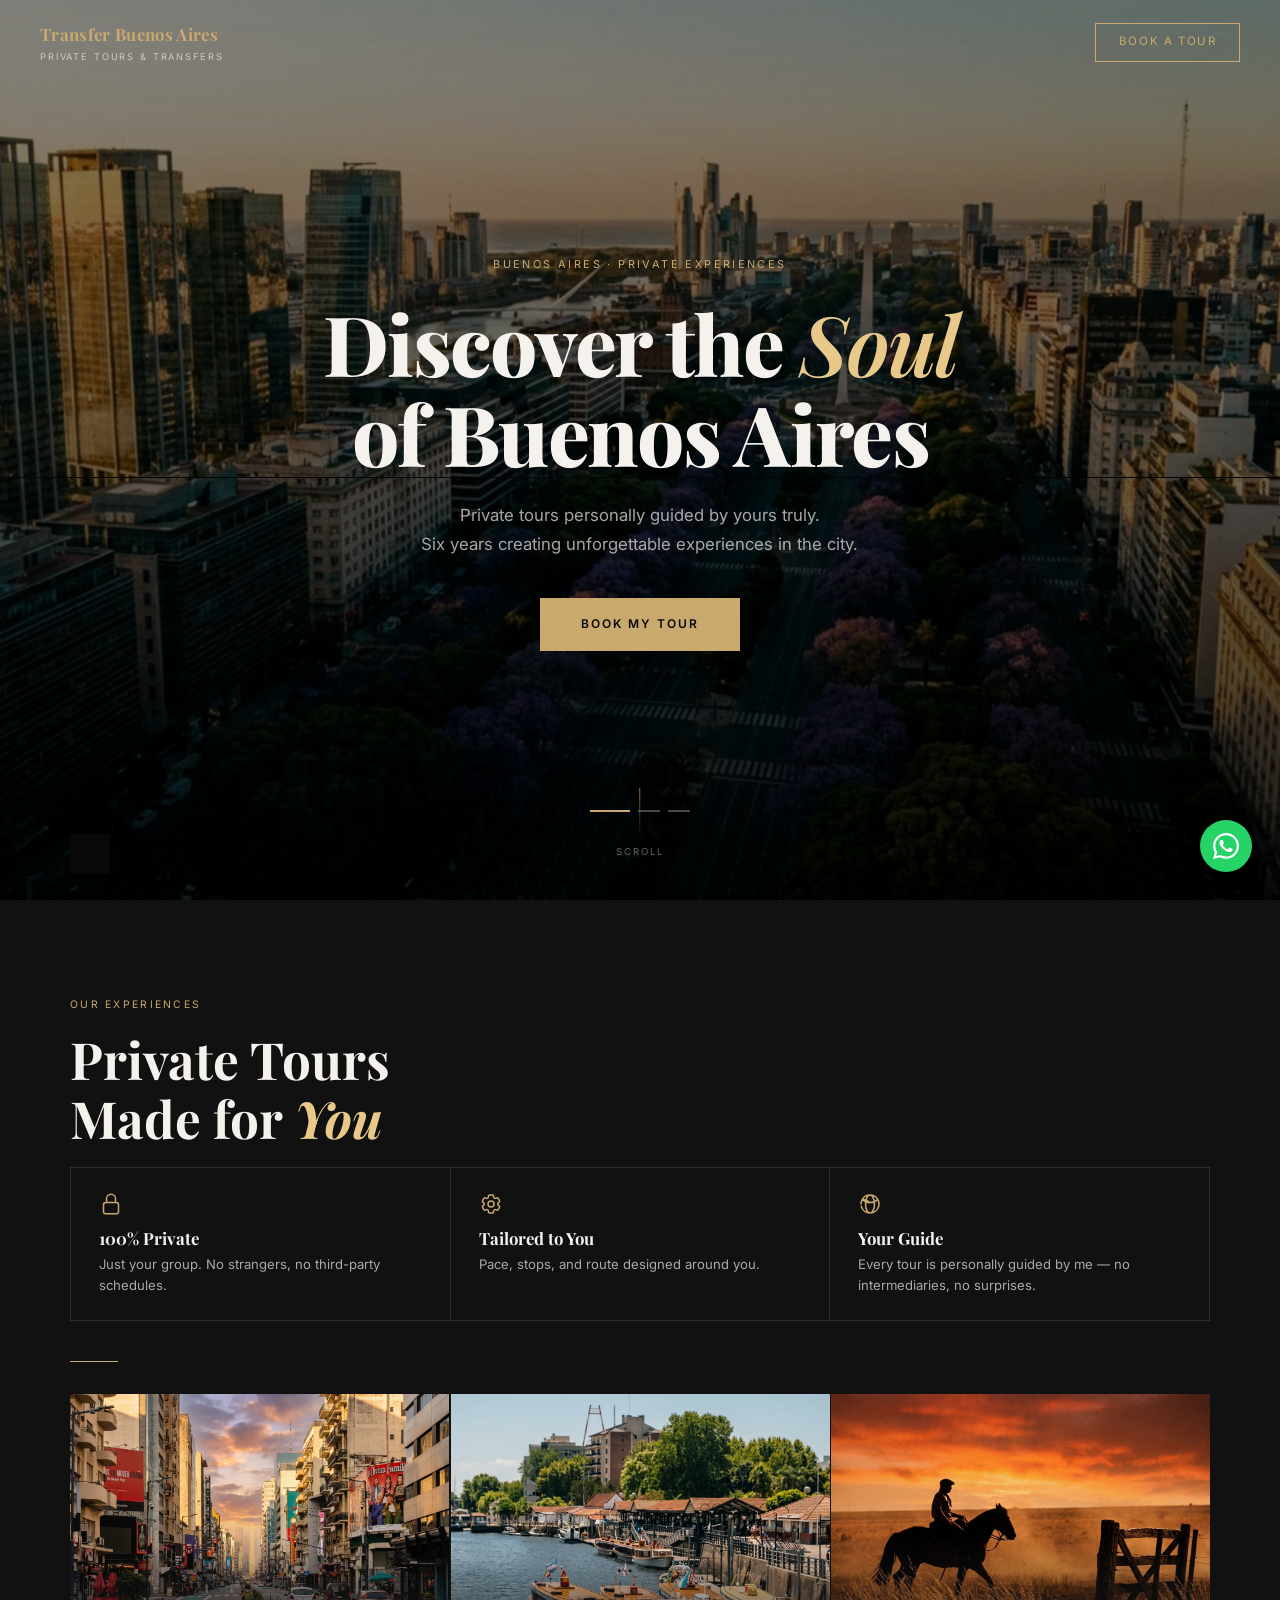
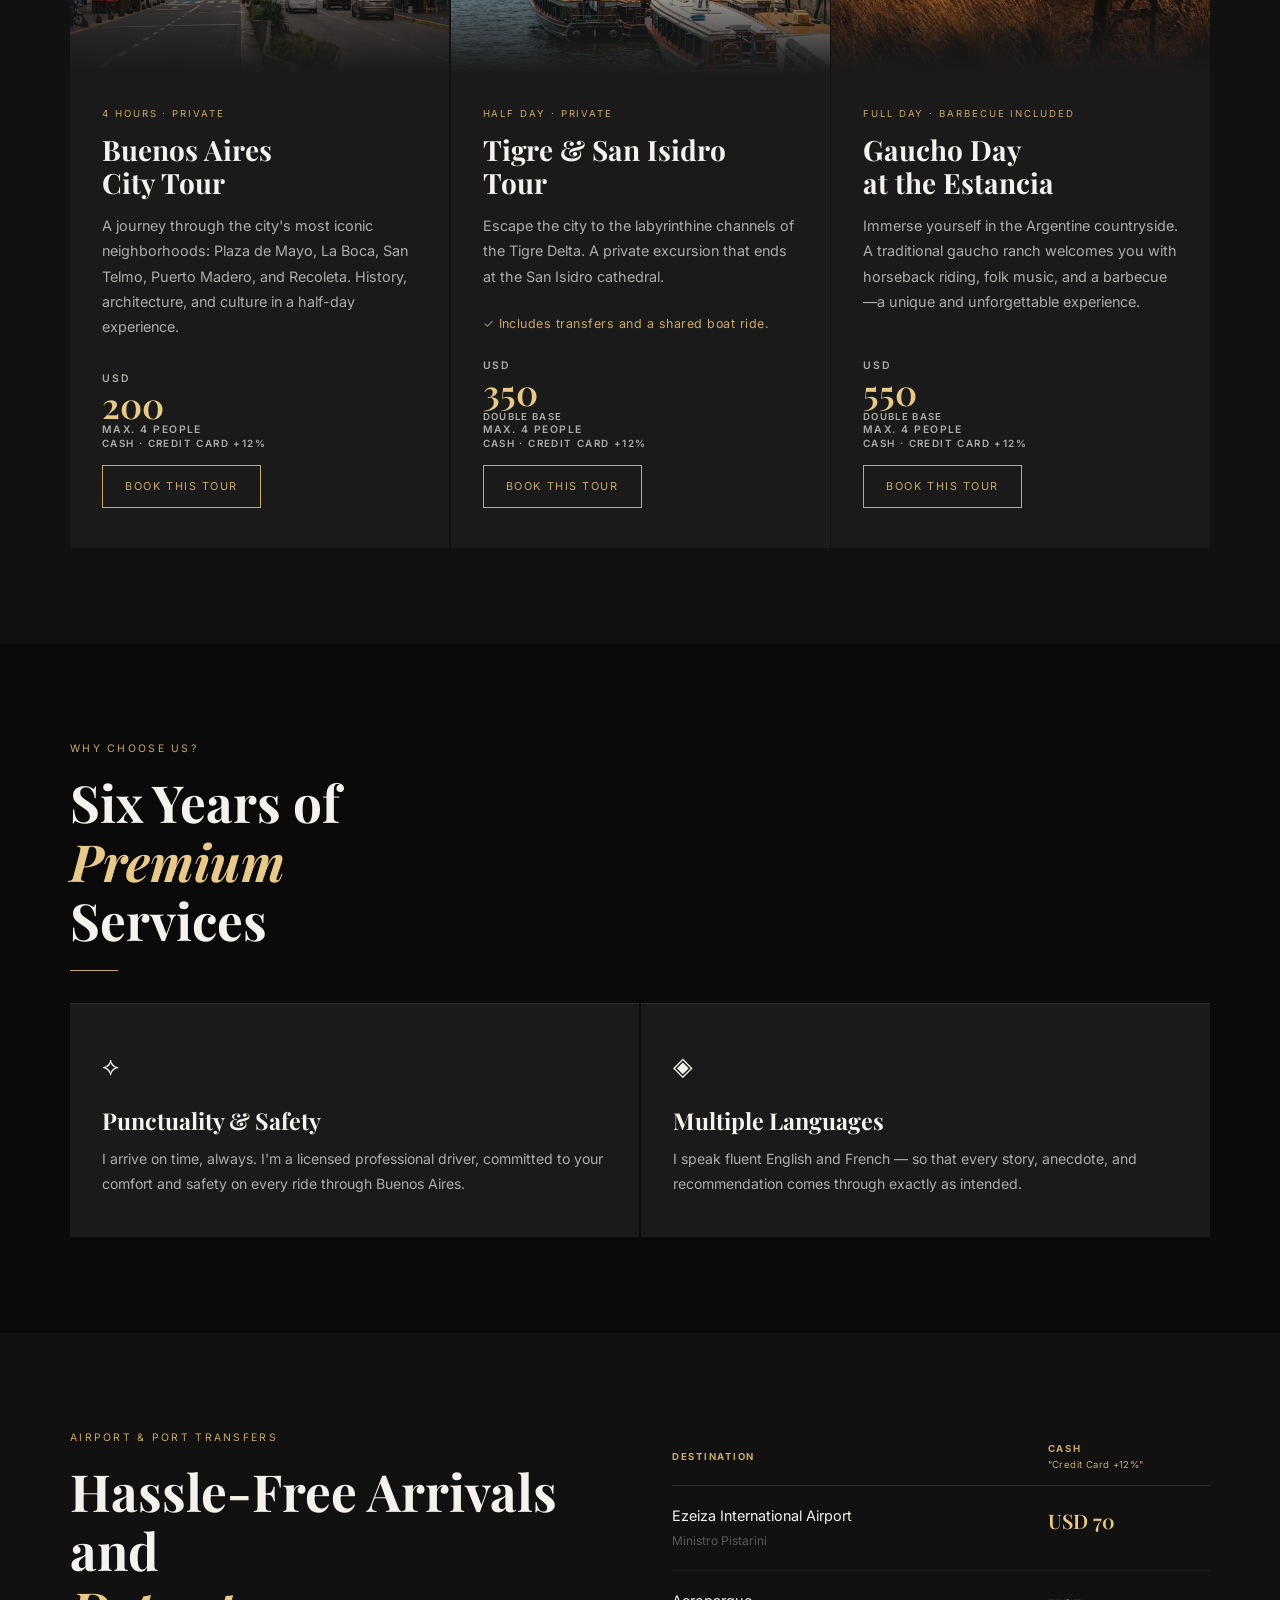
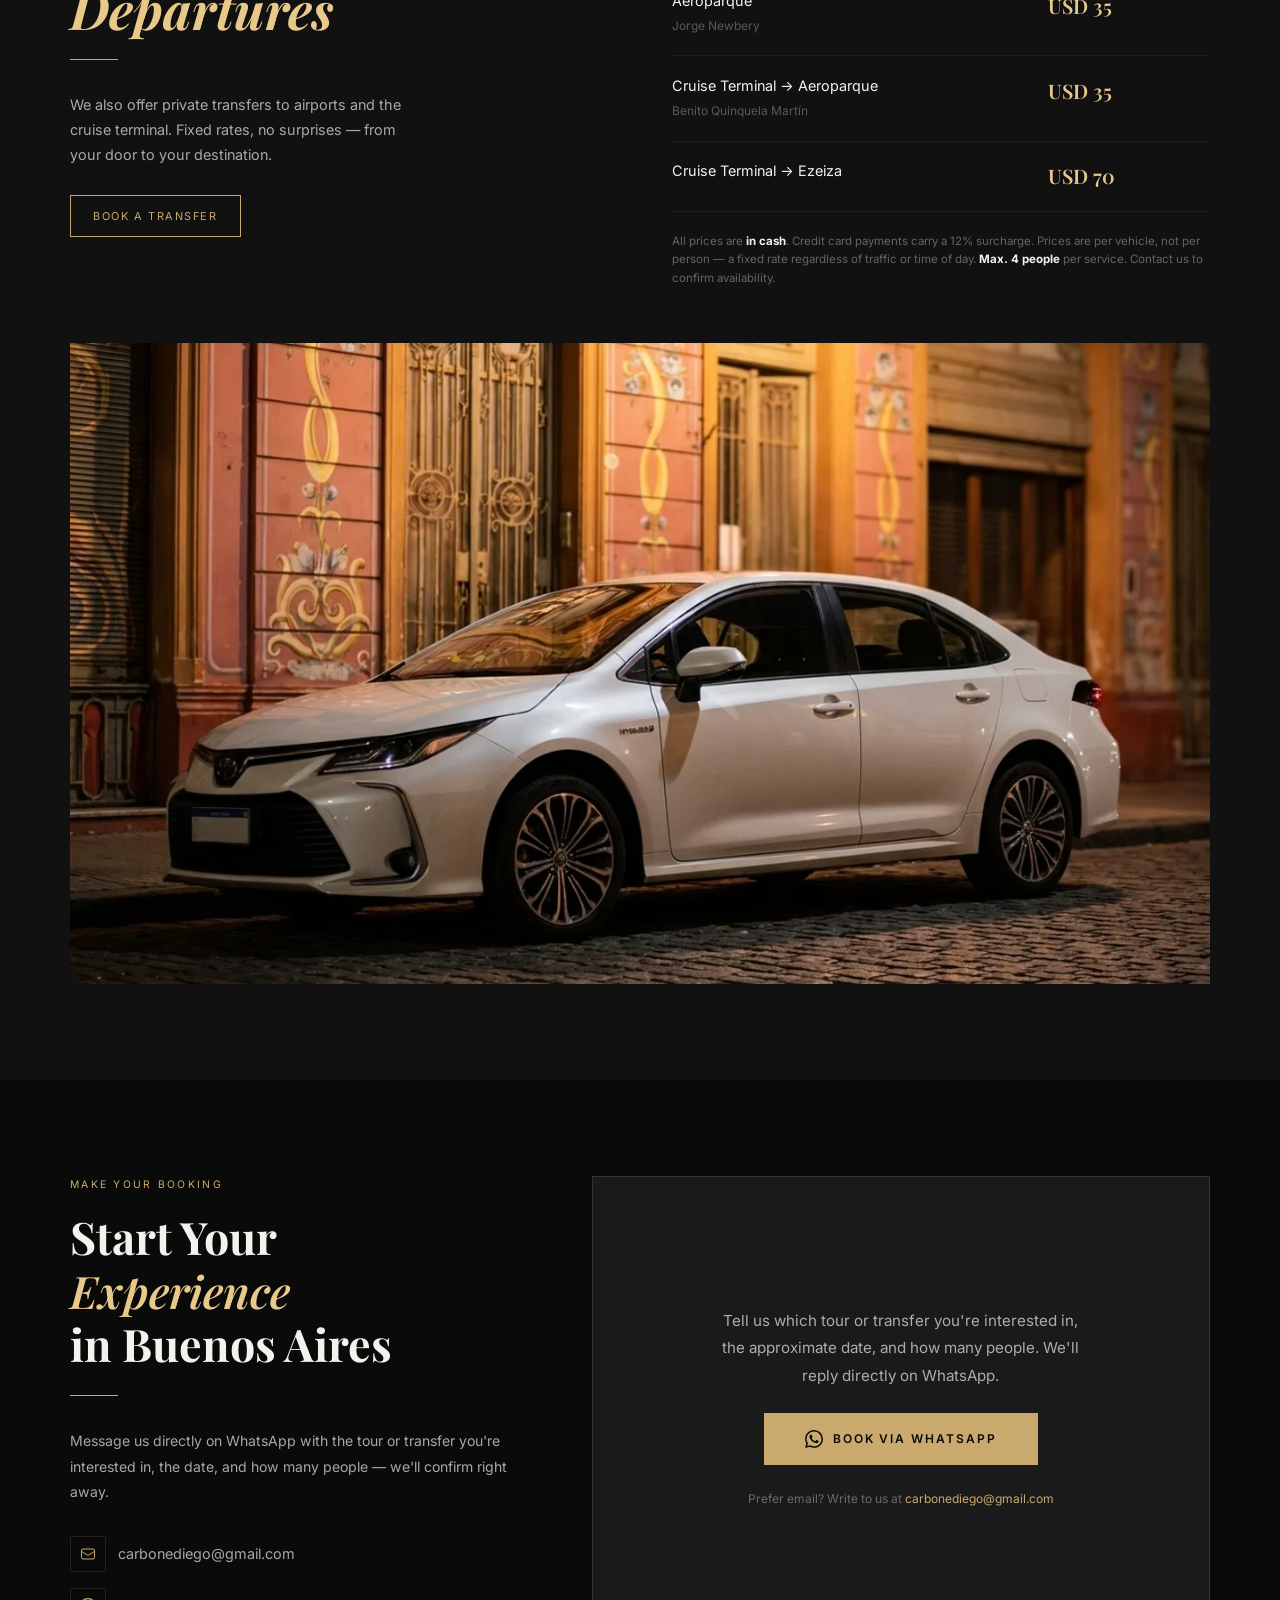
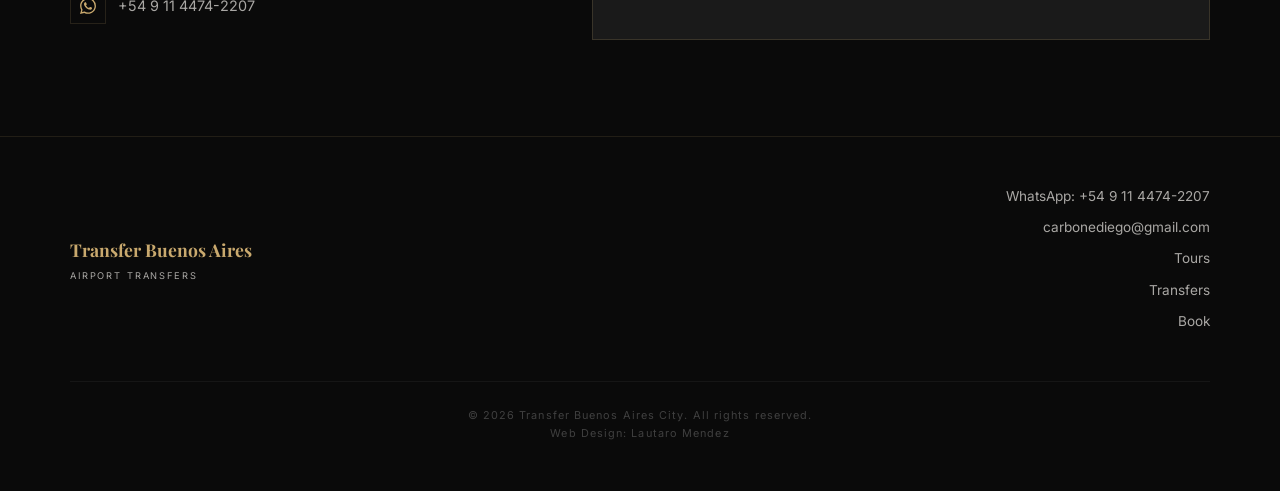
==== index.html @ edc659ef "Mensaje de WhatsApp en el idioma del visitante + arreglos menores El sitio arranca en ingles pero lo" ====
<!DOCTYPE html>
<html lang="es" translate="no">
<head>
  <!-- Google tag (gtag.js) -->
  <script async src="https://www.googletagmanager.com/gtag/js?id=AW-18299581753"></script>
  <script>
    window.dataLayer = window.dataLayer || [];
    function gtag(){dataLayer.push(arguments);}
    gtag('js', new Date());

    gtag('config', 'AW-18299581753');
  </script>
  <meta charset="UTF-8" />
  <meta name="viewport" content="width=device-width, initial-scale=1.0" />
  <meta name="google" content="notranslate" />
  <title data-es="Transfer Buenos Aires City | Tours Privados y Traslados" data-en="Transfer Buenos Aires City | Private Tours &amp; Transfers" data-fr="Transfer Buenos Aires City | Visites Privées et Transferts">Transfer Buenos Aires City | Tours Privados y Traslados</title>
  <meta name="description" data-es="Tours privados en Buenos Aires con equipo bilingüe profesional. City Tour, Delta del Tigre, Día Gaucho. Vehículos híbridos autorizados. Reservá tu experiencia hoy." data-en="Private tours in Buenos Aires with a professional bilingual guide. City Tour, Tigre Delta, Gaucho Day. Licensed hybrid vehicles. Book your experience today." data-fr="Visites privées à Buenos Aires avec un guide professionnel bilingue. City Tour, Delta du Tigre, Gaucho Day. Véhicules hybrides agréés. Réservez votre expérience dès aujourd'hui." content="Tours privados en Buenos Aires con equipo bilingüe profesional. City Tour, Delta del Tigre, Día Gaucho. Vehículos híbridos autorizados. Reservá tu experiencia hoy." />
  <link rel="canonical" href="https://www.transferbuenosaires.com/" />
  <meta property="og:title" content="Transfer Buenos Aires City | Private Tours &amp; Transfers" />
  <meta property="og:description" content="Private tours in Buenos Aires with a professional bilingual guide. City Tour, Tigre Delta, Gaucho Day. Book your experience today." />
  <meta property="og:type" content="website" />
  <meta property="og:url" content="https://www.transferbuenosaires.com/" />
  <meta property="og:image" content="https://www.transferbuenosaires.com/img/hero.webp" />
  <meta name="twitter:card" content="summary_large_image" />
  <meta name="twitter:title" content="Transfer Buenos Aires City | Private Tours &amp; Transfers" />
  <meta name="twitter:description" content="Private tours in Buenos Aires with a professional bilingual guide. City Tour, Tigre Delta, Gaucho Day. Book your experience today." />
  <meta name="twitter:image" content="https://www.transferbuenosaires.com/img/hero.webp" />
  <link rel="icon" type="image/svg+xml" href="data:image/svg+xml,<svg xmlns='http://www.w3.org/2000/svg' viewBox='0 0 32 32'><rect width='32' height='32' rx='4' fill='%230a0a0a'/><text x='16' y='22' font-family='Georgia,serif' font-size='20' font-weight='bold' fill='%23c9a96e' text-anchor='middle'>T</text></svg>" />
  <link rel="preconnect" href="https://fonts.googleapis.com" />
  <link rel="preconnect" href="https://fonts.gstatic.com" crossorigin />
  <link href="https://fonts.googleapis.com/css2?family=Playfair+Display:ital,wght@0,400;0,600;0,700;0,800;1,400;1,600&family=Inter:wght@300;400;500;600&display=swap" rel="stylesheet" />
  <script type="application/ld+json">
  {
    "@context": "https://schema.org",
    "@type": "LocalBusiness",
    "name": "Transfer Buenos Aires City",
    "image": "https://www.transferbuenosaires.com/img/hero.webp",
    "url": "https://www.transferbuenosaires.com/",
    "telephone": "+5491144742207",
    "email": "carbonediego@gmail.com",
    "priceRange": "$$",
    "areaServed": "Buenos Aires, Argentina",
    "makesOffer": [
      { "@type": "Offer", "name": "City Tour Buenos Aires", "price": "200", "priceCurrency": "USD" },
      { "@type": "Offer", "name": "Tigre & San Isidro Tour", "price": "350", "priceCurrency": "USD" },
      { "@type": "Offer", "name": "Gaucho Day at the Estancia", "price": "550", "priceCurrency": "USD" },
      { "@type": "Offer", "name": "Ezeiza Airport Transfer", "price": "70", "priceCurrency": "USD" },
      { "@type": "Offer", "name": "Aeroparque Transfer", "price": "35", "priceCurrency": "USD" }
    ]
  }
  </script>

  <style>
    *, *::before, *::after {
      box-sizing: border-box;
      margin: 0;
      padding: 0;
    }

    :root {
      --black: #0a0a0a;
      --dark: #111111;
      --dark-2: #1a1a1a;
      --dark-3: #222222;
      --gold: #c9a96e;
      --gold-light: #e8c98a;
      --gold-dim: rgba(201, 169, 110, 0.15);
      --white: #f5f2ed;
      --white-dim: rgba(245, 242, 237, 0.68);
      --serif: 'Playfair Display', Georgia, serif;
      --sans: 'Inter', system-ui, sans-serif;
    }

    html { scroll-behavior: smooth; }

    body {
      background: var(--black);
      color: var(--white);
      font-family: var(--sans);
      font-weight: 400;
      line-height: 1.7;
      overflow-x: hidden;
    }

    /* ─── NAV ─── */
    nav {
      position: fixed;
      top: 0; left: 0; right: 0;
      z-index: 100;
      padding: 1.25rem 2.5rem;
      display: flex;
      justify-content: space-between;
      align-items: center;
      transition: background 0.4s ease;
    }
    nav.scrolled {
      background: rgba(10,10,10,0.96);
      backdrop-filter: blur(12px);
      border-bottom: 1px solid rgba(201,169,110,0.14);
    }
    .nav-logo {
      font-family: var(--serif);
      font-size: 1.05rem;
      font-weight: 700;
      letter-spacing: 0.02em;
      color: var(--gold);
      text-decoration: none;
    }
    .nav-logo span {
      display: block;
      font-size: 0.58rem;
      letter-spacing: 0.2em;
      text-transform: uppercase;
      color: var(--white-dim);
      font-family: var(--sans);
      font-weight: 400;
    }
    .nav-cta {
      display: inline-block;
      padding: 0.55rem 1.4rem;
      border: 1px solid var(--gold);
      color: var(--gold);
      font-family: var(--sans);
      font-size: 0.72rem;
      letter-spacing: 0.14em;
      text-transform: uppercase;
      text-decoration: none;
      transition: background 0.3s, color 0.3s;
    }
    .nav-cta:hover {
      background: var(--gold);
      color: var(--black);
    }

    /* ─── HERO ─── */
    .hero {
      position: relative;
      height: 100vh;
      min-height: 680px;
      display: flex;
      align-items: center;
      justify-content: center;
      text-align: center;
      overflow: hidden;
    }

    /* Slideshow */
    .hero-slides {
      position: absolute;
      inset: 0;
    }
    .hero-slide {
      position: absolute;
      inset: 0;
      background-size: cover;
      background-position: center;
      opacity: 0;
      transition: opacity 1.4s ease;
      will-change: opacity, transform;
    }
    .hero-slide.active {
      opacity: 1;
      animation: kenBurns 9s ease-out forwards;
    }
    .hero-slide.leaving {
      opacity: 0;
    }
    @keyframes kenBurns {
      from { transform: scale(1); }
      to   { transform: scale(1.07); }
    }

    /* Slide dots */
    .hero-dots {
      position: absolute;
      bottom: 5.5rem;
      left: 50%;
      transform: translateX(-50%);
      z-index: 3;
      display: flex;
      gap: 0.5rem;
      align-items: center;
    }
    .hero-dot {
      height: 2px;
      width: 22px;
      background: rgba(255,255,255,0.28);
      cursor: pointer;
      transition: background 0.4s, width 0.4s;
      border: none;
      padding: 0;
    }
    .hero-dot.active {
      background: var(--gold);
      width: 40px;
    }

    .hero-overlay {
      position: absolute;
      inset: 0;
      background: linear-gradient(
        to bottom,
        rgba(0,0,0,0.45) 0%,
        rgba(0,0,0,0.58) 55%,
        rgba(0,0,0,0.82) 100%
      );
      z-index: 1;
    }
    .hero-content {
      position: relative;
      z-index: 2;
      max-width: 820px;
      padding: 0 2rem;
    }

    /* Hero text entrance animations */
    @keyframes heroSlideUp {
      from { opacity: 0; transform: translateY(28px); }
      to   { opacity: 1; transform: translateY(0); }
    }
    @keyframes heroReveal {
      from { opacity: 0; transform: translateY(52px) skewY(2.5deg); }
      to   { opacity: 1; transform: translateY(0) skewY(0); }
    }
    @keyframes heroFadeIn {
      from { opacity: 0; transform: translateY(14px); }
      to   { opacity: 1; transform: translateY(0); }
    }

    .hero-eyebrow {
      display: inline-block;
      font-family: var(--sans);
      font-size: 0.68rem;
      letter-spacing: 0.22em;
      text-transform: uppercase;
      color: var(--gold);
      margin-bottom: 1.5rem;
      animation: heroSlideUp 0.9s cubic-bezier(0.16, 1, 0.3, 1) 0.3s both;
    }
    .hero-title {
      font-family: var(--serif);
      font-size: clamp(2.8rem, 7vw, 5.2rem);
      font-weight: 800;
      line-height: 1.08;
      letter-spacing: -0.02em;
      color: var(--white);
      margin-bottom: 1.5rem;
      animation: heroReveal 1.1s cubic-bezier(0.16, 1, 0.3, 1) 0.6s both;
    }
    .hero-title em {
      font-style: italic;
      color: var(--gold-light);
      font-weight: 600;
    }
    .hero-sub {
      font-size: 1.05rem;
      color: var(--white-dim);
      max-width: 520px;
      margin: 0 auto 2.5rem;
      font-weight: 400;
      animation: heroFadeIn 0.9s cubic-bezier(0.16, 1, 0.3, 1) 1.05s both;
    }
    .btn-primary {
      display: inline-block;
      padding: 1rem 2.6rem;
      background: var(--gold);
      color: var(--black);
      font-family: var(--sans);
      font-size: 0.75rem;
      font-weight: 600;
      letter-spacing: 0.16em;
      text-transform: uppercase;
      text-decoration: none;
      transition: background 0.3s, transform 0.2s;
      animation: heroFadeIn 0.9s cubic-bezier(0.16, 1, 0.3, 1) 1.4s both;
    }
    .btn-primary:hover {
      background: var(--gold-light);
      transform: translateY(-2px);
    }
    .hero-scroll {
      position: absolute;
      bottom: 2.5rem;
      left: 50%;
      transform: translateX(-50%);
      z-index: 3;
      display: flex;
      flex-direction: column;
      align-items: center;
      gap: 0.5rem;
    }
    .hero-scroll span {
      font-size: 0.6rem;
      letter-spacing: 0.2em;
      text-transform: uppercase;
      color: rgba(255,255,255,0.38);
    }
    .scroll-line {
      width: 1px;
      height: 48px;
      background: linear-gradient(to bottom, rgba(201,169,110,0.7), transparent);
      animation: scrollPulse 2s ease-in-out infinite;
    }
    @keyframes scrollPulse {
      0%, 100% { opacity: 0.4; transform: scaleY(1); }
      50% { opacity: 1; transform: scaleY(1.1); }
    }

    /* ─── SECTIONS ─── */
    section {
      padding: 6rem 2rem;
    }
    .section-inner {
      max-width: 1140px;
      margin: 0 auto;
    }
    .section-eyebrow {
      display: block;
      font-family: var(--sans);
      font-size: 0.65rem;
      letter-spacing: 0.22em;
      text-transform: uppercase;
      color: var(--gold);
      margin-bottom: 1rem;
    }
    .section-title {
      font-family: var(--serif);
      font-size: clamp(2.1rem, 4vw, 3.3rem);
      font-weight: 700;
      line-height: 1.15;
      color: var(--white);
      margin-bottom: 1.25rem;
    }
    .section-lead {
      font-size: 1rem;
      color: var(--white-dim);
      max-width: 560px;
      margin-bottom: 3.5rem;
    }
    .gold-rule {
      width: 48px;
      height: 1px;
      background: var(--gold);
      margin-bottom: 2rem;
    }

    /* ─── TOUR PILLARS ─── */
    .tour-pillars {
      display: flex;
      gap: 0;
      margin-bottom: 2.5rem;
      border: 1px solid rgba(201,169,110,0.18);
    }
    .tour-pillar {
      flex: 1;
      display: flex;
      flex-direction: column;
      gap: 0.35rem;
      padding: 1.5rem 1.75rem;
      border-right: 1px solid rgba(201,169,110,0.18);
      background: transparent;
      transition: background 0.35s ease, transform 0.35s ease, border-color 0.35s ease;
      cursor: default;
    }
    .tour-pillar:last-child { border-right: none; }
    .tour-pillar:hover {
      background: rgba(201,169,110,0.07);
      transform: translateY(-5px);
    }
    .tour-pillars:has(.tour-pillar:hover) .tour-pillar:not(:hover) {
      opacity: 0.65;
    }
    .pillar-icon {
      color: var(--gold);
      margin-bottom: 0.4rem;
      display: block;
      transition: color 0.35s ease;
    }
    .pillar-icon svg {
      display: block;
    }
    .tour-pillar:hover .pillar-icon {
      color: var(--gold-light);
    }
    .pillar-label {
      font-family: var(--serif);
      font-size: 1.05rem;
      font-weight: 700;
      color: var(--white);
      line-height: 1.2;
    }
    .pillar-text {
      font-size: 0.82rem;
      color: var(--white-dim);
      line-height: 1.6;
    }
    @media (max-width: 640px) {
      .tour-pillars { flex-direction: column; }
      .tour-pillar {
        border-right: none;
        border-bottom: 1px solid rgba(201,169,110,0.18);
      }
      .tour-pillar:last-child { border-bottom: none; }
      .tour-pillar:hover { transform: translateY(-3px); }
    }

    /* ─── TOURS ─── */
    #tours { background: var(--dark); }
    .tours-grid {
      display: grid;
      grid-template-columns: repeat(auto-fit, minmax(300px, 1fr));
      gap: 1.5px;
    }
    .tour-card {
      background: var(--dark-2);
      overflow: hidden;
      display: flex;
      flex-direction: column;
      transition: transform 0.4s ease;
    }
    .tour-card:hover { transform: translateY(-6px); }
    .tour-img {
      height: 280px;
      display: flex;
      align-items: center;
      justify-content: center;
      font-size: 0.65rem;
      letter-spacing: 0.18em;
      text-transform: uppercase;
      color: rgba(255,255,255,0.2);
      font-family: var(--sans);
      position: relative;
      overflow: hidden;
    }
    .tour-img::after {
      content: '';
      position: absolute;
      inset: 0;
      background: linear-gradient(to top, var(--dark-2) 0%, transparent 50%);
    }
    .img-city   { background-image: url('img/serv1.webp'); background-size: cover; background-position: center; }
    .img-tigre  { background-image: url('img/serv2.webp'); background-size: cover; background-position: center; }
    .img-gaucho { background-image: url('img/serv3.webp'); background-size: cover; background-position: center; }
    .tour-img { transition: transform 0.7s ease; }
    .tour-card:hover .tour-img { transform: scale(1.04); }

    .tour-body {
      padding: 2rem 2rem 2.5rem;
      flex: 1;
      display: flex;
      flex-direction: column;
    }
    .tour-badge {
      font-size: 0.6rem;
      letter-spacing: 0.2em;
      text-transform: uppercase;
      color: var(--gold);
      margin-bottom: 0.75rem;
    }
    .tour-name {
      font-family: var(--serif);
      font-size: 1.75rem;
      font-weight: 700;
      line-height: 1.15;
      color: var(--white);
      margin-bottom: 0.9rem;
    }
    .tour-desc {
      font-size: 0.9rem;
      color: var(--white-dim);
      line-height: 1.75;
      flex: 1;
      margin-bottom: 1.5rem;
    }
    .tour-includes {
      font-size: 0.78rem;
      color: var(--gold);
      letter-spacing: 0.04em;
      margin-bottom: 1.5rem;
    }
    .tour-includes::before {
      content: '✓ ';
      opacity: 0.8;
    }
    .tour-footer {
      display: flex;
      align-items: flex-end;
      justify-content: space-between;
      gap: 1rem;
      flex-wrap: wrap;
      margin-top: auto;
    }
    .tour-price {
      font-family: var(--serif);
      font-size: 2.2rem;
      font-weight: 600;
      color: var(--gold-light);
      line-height: 1;
    }
    .tour-price sup {
      font-size: 1rem;
      vertical-align: top;
      margin-top: 0.4rem;
      display: inline-block;
    }
    .tour-price small {
      display: block;
      font-family: var(--sans);
      font-size: 0.6rem;
      letter-spacing: 0.14em;
      text-transform: uppercase;
      color: var(--white-dim);
      margin-top: 0.2rem;
    }
    .btn-tour {
      display: inline-block;
      padding: 0.7rem 1.4rem;
      border: 1px solid var(--gold);
      color: var(--gold);
      font-family: var(--sans);
      font-size: 0.68rem;
      letter-spacing: 0.14em;
      text-transform: uppercase;
      text-decoration: none;
      transition: all 0.3s;
      white-space: nowrap;
    }
    .btn-tour:hover {
      background: var(--gold);
      color: var(--black);
    }

    /* ─── WHY US ─── */
    #why {
      background: var(--black);
      position: relative;
    }
    /* Acá había una textura de fondo (img/bg-why.webp) que nunca existió: daba 404.
       Se saca el ::before en vez de subir la imagen; a opacity 0.07 sobre negro no se veía. */
    #why .section-inner { position: relative; z-index: 1; }
    .why-grid {
      display: grid;
      grid-template-columns: repeat(auto-fit, minmax(260px, 1fr));
      gap: 2px;
    }
    .why-card {
      background: var(--dark-2);
      padding: 2.5rem 2rem;
      border-top: 1px solid var(--gold-dim);
      transition: border-color 0.3s;
    }
    .why-card:hover { border-top-color: var(--gold); }
    .why-icon {
      font-size: 1.6rem;
      margin-bottom: 1.25rem;
      display: block;
    }
    .why-title {
      font-family: var(--serif);
      font-size: 1.45rem;
      font-weight: 700;
      color: var(--white);
      margin-bottom: 0.75rem;
      line-height: 1.2;
    }
    .why-text {
      font-size: 0.88rem;
      color: var(--white-dim);
      line-height: 1.75;
    }

    /* ─── TRANSFERS ─── */
    #transfers { background: var(--dark); }
    .transfers-wrap {
      display: grid;
      grid-template-columns: 1fr 1fr;
      gap: 4rem;
      align-items: start;
    }
    @media (max-width: 768px) {
      .transfers-wrap { grid-template-columns: 1fr; gap: 2.5rem; }
    }
    .transfer-table {
      width: 100%;
      border-collapse: collapse;
    }
    .transfer-table th {
      font-family: var(--sans);
      font-size: 0.6rem;
      letter-spacing: 0.18em;
      text-transform: uppercase;
      color: var(--gold);
      text-align: left;
      padding: 0.75rem 0;
      border-bottom: 1px solid rgba(201,169,110,0.2);
    }
    .transfer-table td {
      padding: 1.1rem 0;
      font-size: 0.88rem;
      color: var(--white-dim);
      border-bottom: 1px solid rgba(255,255,255,0.05);
      vertical-align: top;
    }
    .transfer-table td:first-child {
      color: var(--white);
      font-size: 0.9rem;
      padding-right: 1rem;
    }
    .transfer-table td.price-cell {
      font-family: var(--serif);
      font-size: 1.25rem;
      font-weight: 600;
      color: var(--gold-light);
      white-space: nowrap;
    }
    .transfer-note {
      font-size: 0.72rem;
      color: rgba(255,255,255,0.35);
      margin-top: 1.25rem;
      line-height: 1.6;
    }

    /* ─── FORM ─── */
    #booking {
      background: var(--black);
      position: relative;
    }
    /* Ídem #why: img/bg-booking.webp tampoco existe. */
    #booking .section-inner { position: relative; z-index: 1; }
    .form-wrap {
      display: grid;
      grid-template-columns: 1fr 1.4fr;
      gap: 5rem;
      align-items: start;
    }
    @media (max-width: 900px) {
      .form-wrap { grid-template-columns: 1fr; gap: 3rem; }
    }
    .form-aside-title {
      font-family: var(--serif);
      font-size: clamp(2rem, 3.5vw, 2.9rem);
      font-weight: 700;
      line-height: 1.2;
      color: var(--white);
      margin-bottom: 1.5rem;
    }
    .form-aside-title em {
      font-style: italic;
      color: var(--gold-light);
      font-weight: 600;
    }
    .form-contact-item {
      display: flex;
      align-items: center;
      gap: 0.75rem;
      margin-bottom: 1rem;
    }
    .form-contact-item a {
      color: var(--white-dim);
      text-decoration: none;
      font-size: 0.9rem;
      transition: color 0.2s;
    }
    .form-contact-item a:hover { color: var(--gold); }
    .contact-icon {
      width: 36px;
      height: 36px;
      border: 1px solid var(--gold-dim);
      display: flex;
      align-items: center;
      justify-content: center;
      flex-shrink: 0;
      font-size: 0.9rem;
    }
    .booking-cta {
      display: flex;
      flex-direction: column;
      align-items: center;
      justify-content: center;
      text-align: center;
      gap: 1.5rem;
      background: var(--dark-2);
      border: 1px solid rgba(201,169,110,0.18);
      padding: 3.5rem 2.5rem;
      height: 100%;
    }
    .booking-cta p {
      font-size: 0.95rem;
      color: var(--white-dim);
      line-height: 1.8;
      max-width: 360px;
    }
    .booking-cta .btn-primary {
      display: inline-flex;
      align-items: center;
      justify-content: center;
      gap: 0.6rem;
      animation: none;
    }
    /* flex-shrink:0 para que el ícono no se deforme cuando el label parte en dos líneas (mobile) */
    .booking-cta .btn-primary svg { width: 18px; height: 18px; flex-shrink: 0; fill: var(--black); }
    .booking-cta-note {
      font-size: 0.75rem;
      color: rgba(255,255,255,0.35);
    }
    .booking-cta-note a {
      color: var(--gold);
      text-decoration: none;
    }
    .booking-cta-note a:hover { color: var(--gold-light); }

    /* ─── FOOTER ─── */
    footer {
      background: var(--black);
      border-top: 1px solid rgba(201,169,110,0.12);
      padding: 3rem 2rem;
    }
    .footer-inner {
      max-width: 1140px;
      margin: 0 auto;
      display: flex;
      justify-content: space-between;
      align-items: center;
      flex-wrap: wrap;
      gap: 2rem;
    }
    .footer-logo {
      font-family: var(--serif);
      font-size: 1.1rem;
      font-weight: 700;
      color: var(--gold);
      text-decoration: none;
    }
    .footer-logo span {
      display: block;
      font-family: var(--sans);
      font-size: 0.58rem;
      letter-spacing: 0.2em;
      text-transform: uppercase;
      color: var(--white-dim);
      font-weight: 400;
      margin-top: 0.2rem;
    }
    .footer-links {
      display: flex;
      flex-direction: column;
      gap: 0.5rem;
      align-items: flex-end;
    }
    .footer-links a {
      color: var(--white-dim);
      text-decoration: none;
      font-size: 0.85rem;
      transition: color 0.2s;
    }
    .footer-links a:hover { color: var(--gold); }
    .footer-copy {
      width: 100%;
      text-align: center;
      font-size: 0.68rem;
      color: rgba(255,255,255,0.22);
      letter-spacing: 0.1em;
      padding-top: 1.5rem;
      border-top: 1px solid rgba(255,255,255,0.05);
      margin-top: 1rem;
    }

    /* ─── SCROLL ANIMATIONS ─── */
    .fade-up {
      opacity: 0;
      transform: translateY(32px);
      transition: opacity 0.7s ease, transform 0.7s ease;
    }
    .fade-up.visible {
      opacity: 1;
      transform: translateY(0);
    }
    .fade-up.delay-1 { transition-delay: 0.1s; }
    .fade-up.delay-2 { transition-delay: 0.2s; }
    .fade-up.delay-3 { transition-delay: 0.3s; }

    /* ─── RESPONSIVE ─── */
    @media (max-width: 640px) {
      nav {
        padding: 0.9rem 1.25rem;
        align-items: center;
      }
      .nav-logo {
        font-size: 0.95rem;
      }
      .nav-logo span {
        display: none;
      }
      .nav-cta {
        white-space: nowrap;
        font-size: 0.65rem;
        padding: 0.5rem 1rem;
        letter-spacing: 0.1em;
      }
      section { padding: 4.5rem 1.25rem; }
      .tours-grid { gap: 1px; }
      .footer-inner { flex-direction: column; align-items: flex-start; }
      .footer-links { align-items: flex-start; }
    }

    /* ─── IMAGEN AUTO ─── */
    .transfer-car-img {
      width: 100%;
      aspect-ratio: 16/9;
      object-fit: cover;
      object-position: center;
      display: block;
      margin-top: 3.5rem;
      opacity: 0.88;
      transition: opacity 0.4s;
    }
    .transfer-car-img:hover { opacity: 1; }

    /* ─── SELECTOR DE IDIOMA ─── */
    .lang-switcher {
      position: fixed;
      bottom: 1.75rem;
      left: 1.75rem;
      z-index: 99;
      display: flex;
      gap: 0.5rem;
      align-items: center;
    }
    .lang-btn {
      width: 36px;
      height: 36px;
      border-radius: 50%;
      border: 1.5px solid rgba(201,169,110,0.35);
      background: rgba(10,10,10,0.82);
      backdrop-filter: blur(8px);
      /* el selector va fijo sobre el contenido: la sombra lo despega de las fotos claras */
      box-shadow: 0 3px 14px rgba(0,0,0,0.45);
      cursor: pointer;
      display: flex;
      align-items: center;
      justify-content: center;
      transition: border-color 0.25s, transform 0.2s, background 0.25s;
      padding: 0;
      overflow: hidden;
    }
    .lang-btn:hover {
      border-color: var(--gold);
      transform: scale(1.1);
      background: rgba(10,10,10,0.95);
    }
    .lang-btn.active {
      border-color: var(--gold);
      box-shadow: 0 0 0 2px rgba(201,169,110,0.25);
    }
    .lang-btn svg {
      width: 22px;
      height: 15px;
      border-radius: 2px;
      display: block;
    }

    /* WhatsApp flotante */
    .wa-float {
      position: fixed;
      bottom: 1.75rem;
      right: 1.75rem;
      z-index: 99;
      width: 52px;
      height: 52px;
      background: #25d366;
      border-radius: 50%;
      display: flex;
      align-items: center;
      justify-content: center;
      box-shadow: 0 4px 20px rgba(0,0,0,0.4);
      transition: transform 0.25s, box-shadow 0.25s;
    }
    .wa-float:hover {
      transform: scale(1.1);
      box-shadow: 0 6px 28px rgba(0,0,0,0.5);
    }
    .wa-float svg {
      width: 26px;
      height: 26px;
      fill: #fff;
    }
  </style>
</head>
<body>

<!-- NAV -->
<nav id="nav">
  <a href="#" class="nav-logo">
    Transfer Buenos Aires
    <span data-es="Tours Privados y Traslados" data-en="Private Tours &amp; Transfers" data-fr="Visites et transferts privés">Tours Privados y Traslados</span>
  </a>
  <a href="https://wa.me/5491144742207" data-wa="tour" target="_blank" rel="noopener" class="nav-cta" data-es="Reservar un Tour" data-en="Book a Tour" data-fr="Réservez une visite">Reservar un Tour</a>
</nav>

<!-- HERO -->
<section class="hero" id="home">
  <div class="hero-slides">
    <div class="hero-slide active" style="background-image:url('img/hero.webp')"></div>
    <div class="hero-slide"        style="background-image:url('img/hero2.webp')"></div>
    <div class="hero-slide"        style="background-image:url('img/hero3.webp')"></div>
  </div>
  <div class="hero-overlay"></div>
  <div class="hero-content">
    <span class="hero-eyebrow" data-es="Buenos Aires · Experiencias Privadas" data-en="Buenos Aires · Private Experiences" data-fr="Buenos Aires · Expériences Privées">Buenos Aires · Experiencias Privadas</span>
    <h1 class="hero-title" data-es="Descubrí el <em>Alma</em><br>de Buenos Aires" data-en="Discover the <em>Soul</em><br>of Buenos Aires" data-fr="Découvrez l'<em>âme</em><br>de Buenos Aires">
      Descubrí el <em>Alma</em><br>de Buenos Aires
    </h1>
    <p class="hero-sub" data-es="Tours privados conducidos personalmente por su servidor.<br>Seis años creando experiencias inolvidables en la ciudad." data-en="Private tours personally guided by yours truly.<br>Six years creating unforgettable experiences in the city." data-fr="Visites privées guidées personnellement par moi-même.<br>Six ans à créer des expériences inoubliables dans la ville.">Tours privados conducidos personalmente por su servidor.<br>Seis años creando experiencias inolvidables en la ciudad.</p>
    <a href="https://wa.me/5491144742207" data-wa="tour" target="_blank" rel="noopener" class="btn-primary" data-es="Reservar mi Tour" data-en="Book My Tour" data-fr="Réservez ma visite">Reservar mi Tour</a>
  </div>
  <div class="hero-dots" id="heroDots">
    <button class="hero-dot active" aria-label="Slide 1"></button>
    <button class="hero-dot"        aria-label="Slide 2"></button>
    <button class="hero-dot"        aria-label="Slide 3"></button>
  </div>
  <div class="hero-scroll">
    <div class="scroll-line"></div>
    <span>Scroll</span>
  </div>
</section>

<!-- TOURS -->
<section id="tours">
  <div class="section-inner">
    <span class="section-eyebrow fade-up" data-es="Nuestras Experiencias" data-en="Our Experiences" data-fr="Nos expériences">Nuestras Experiencias</span>
    <h2 class="section-title fade-up delay-1" data-es="Tours Privados<br>Hechos para <em style='font-style:italic;color:var(--gold-light)'>Vos</em>" data-en="Private Tours<br>Made for <em style='font-style:italic;color:var(--gold-light)'>You</em>" data-fr="Visites privées<br>conçues pour <em style='font-style:italic;color:var(--gold-light)'>vous</em>">Tours Privados<br>Hechos para <em style="font-style:italic;color:var(--gold-light)">Vos</em></h2>
    <div class="tour-pillars fade-up delay-2">

      <div class="tour-pillar">
        <span class="pillar-icon">
          <svg xmlns="http://www.w3.org/2000/svg" width="24" height="24" fill="none" viewBox="0 0 24 24" stroke="currentColor" stroke-width="1.5"><path stroke-linecap="round" stroke-linejoin="round" d="M16.5 10.5V6.75a4.5 4.5 0 10-9 0v3.75m-.75 11.25h10.5a2.25 2.25 0 002.25-2.25v-6.75a2.25 2.25 0 00-2.25-2.25H6.75a2.25 2.25 0 00-2.25 2.25v6.75a2.25 2.25 0 002.25 2.25z"/></svg>
        </span>
        <strong class="pillar-label" data-es="100% Privado" data-en="100% Private" data-fr="100% privé">100% Privado</strong>
        <span class="pillar-text" data-es="Solo tu grupo. Sin extraños, sin horarios de terceros." data-en="Just your group. No strangers, no third-party schedules." data-fr="Seulement votre groupe. Sans inconnus, sans horaires imposés par des tiers.">Solo tu grupo. Sin extraños, sin horarios de terceros.</span>
      </div>

      <div class="tour-pillar">
        <span class="pillar-icon">
          <svg xmlns="http://www.w3.org/2000/svg" width="24" height="24" fill="none" viewBox="0 0 24 24" stroke="currentColor" stroke-width="1.5"><path stroke-linecap="round" stroke-linejoin="round" d="M9.594 3.94c.09-.542.56-.94 1.11-.94h2.593c.55 0 1.02.398 1.11.94l.213 1.281c.063.374.313.686.645.87.074.04.147.083.22.127.325.196.72.257 1.075.124l1.217-.456a1.125 1.125 0 011.37.49l1.296 2.247a1.125 1.125 0 01-.26 1.431l-1.003.827c-.293.241-.438.613-.43.992a7.723 7.723 0 010 .255c-.008.378.137.75.43.991l1.004.827c.424.35.534.955.26 1.43l-1.298 2.247a1.125 1.125 0 01-1.369.491l-1.217-.456c-.355-.133-.75-.072-1.076.124a6.47 6.47 0 01-.22.128c-.331.183-.581.495-.644.869l-.213 1.281c-.09.543-.56.94-1.11.94h-2.594c-.55 0-1.019-.398-1.11-.94l-.213-1.281c-.062-.374-.312-.686-.644-.87a6.52 6.52 0 01-.22-.127c-.325-.196-.72-.257-1.076-.124l-1.217.456a1.125 1.125 0 01-1.369-.49l-1.297-2.247a1.125 1.125 0 01.26-1.431l1.004-.827c.292-.24.437-.613.43-.991a6.932 6.932 0 010-.255c.007-.38-.138-.751-.43-.992l-1.004-.827a1.125 1.125 0 01-.26-1.43l1.297-2.247a1.125 1.125 0 011.37-.491l1.216.456c.356.133.751.072 1.076-.124.072-.044.146-.086.22-.128.332-.183.582-.495.644-.869l.214-1.28z"/><path stroke-linecap="round" stroke-linejoin="round" d="M15 12a3 3 0 11-6 0 3 3 0 016 0z"/></svg>
        </span>
        <strong class="pillar-label" data-es="A tu Medida" data-en="Tailored to You" data-fr="Adapté à vos besoins">A tu Medida</strong>
        <span class="pillar-text" data-es="Ritmo, paradas y recorrido diseñados para vos." data-en="Pace, stops, and route designed around you." data-fr="Rythme, arrêts et itinéraire conçus pour vous.">Ritmo, paradas y recorrido diseñados para vos.</span>
      </div>

      <div class="tour-pillar">
        <span class="pillar-icon">
          <svg xmlns="http://www.w3.org/2000/svg" width="24" height="24" fill="none" viewBox="0 0 24 24" stroke="currentColor" stroke-width="1.5"><path stroke-linecap="round" stroke-linejoin="round" d="M12 21a9.004 9.004 0 008.716-6.747M12 21a9.004 9.004 0 01-8.716-6.747M12 21c2.485 0 4.5-4.03 4.5-9S14.485 3 12 3m0 18c-2.485 0-4.5-4.03-4.5-9S9.515 3 12 3m0 0a8.997 8.997 0 017.843 4.582M12 3a8.997 8.997 0 00-7.843 4.582m15.686 0A11.953 11.953 0 0112 10.5c-2.998 0-5.74-1.1-7.843-2.918m15.686 0A8.959 8.959 0 0121 12c0 .778-.099 1.533-.284 2.253M3 12a8.959 8.959 0 011.157-4.418m0 0A11.953 11.953 0 0112 10.5c2.998 0 5.74-1.1 7.843-2.918"/></svg>
        </span>
        <strong class="pillar-label" data-es="Su Servidor de Guía" data-en="Your Guide" data-fr="Votre guide">Su Servidor de Guía</strong>
        <span class="pillar-text" data-es="Cada tour lo conduzco yo personalmente — sin intermediarios, sin sorpresas." data-en="Every tour is personally guided by me — no intermediaries, no surprises." data-fr="Chaque visite est menée personnellement par moi — sans intermédiaires, sans surprises.">Cada tour lo conduzco yo personalmente — sin intermediarios, sin sorpresas.</span>
      </div>

    </div>
    <div class="gold-rule fade-up delay-3"></div>
    <div class="tours-grid">

      <!-- City Tour -->
      <article class="tour-card fade-up">
        <div class="tour-img img-city"></div>
        <div class="tour-body">
          <span class="tour-badge" data-es="4 Horas · Privado" data-en="4 Hours · Private" data-fr="4 heures · privé">4 Horas · Privado</span>
          <h3 class="tour-name" data-es="City Tour<br>Buenos Aires" data-en="Buenos Aires<br>City Tour" data-fr="Visite de la ville<br>de Buenos Aires">City Tour<br>Buenos Aires</h3>
          <p class="tour-desc" data-es="Recorrido por los barrios más icónicos de la ciudad: Plaza de Mayo, La Boca, San Telmo, Puerto Madero y Recoleta. Historia, arquitectura y cultura en una experiencia de media jornada." data-en="A journey through the city's most iconic neighborhoods: Plaza de Mayo, La Boca, San Telmo, Puerto Madero, and Recoleta. History, architecture, and culture in a half-day experience." data-fr="Un parcours à travers les quartiers les plus emblématiques de la ville : Plaza de Mayo, La Boca, San Telmo, Puerto Madero et Recoleta. Histoire, architecture et culture en une demi-journée.">Recorrido por los barrios más icónicos de la ciudad: Plaza de Mayo, La Boca, San Telmo, Puerto Madero y Recoleta. Historia, arquitectura y cultura en una experiencia de media jornada.</p>
          <div class="tour-footer">
            <div class="tour-price">
              <small style="display:block;font-family:var(--sans);font-size:0.65rem;letter-spacing:0.18em;text-transform:uppercase;color:var(--white-dim);margin-bottom:0.15rem;">USD</small>
              200
              <small style="display:block;font-family:var(--sans);font-size:0.65rem;color:var(--white-dim);margin-top:0.2rem;" data-es="Max. 4 personas" data-en="Max. 4 people" data-fr="Max. 4 personnes">Max. 4 personas</small>
              <small style="display:block;font-family:var(--sans);font-size:0.62rem;color:var(--white-dim);margin-top:0.2rem;" data-es="Efectivo (Cash) · Tarjeta +12%" data-en="Cash · Credit Card +12%" data-fr="Espèces · Carte +12%">Efectivo (Cash) · Tarjeta +12%</small>
            </div>
            <a href="https://wa.me/5491144742207" data-wa="city" target="_blank" rel="noopener" class="btn-tour" data-es="Reservar este Tour" data-en="Book This Tour" data-fr="Réservez cette visite">Reservar este Tour</a>
          </div>
        </div>
      </article>

      <!-- Tigre -->
      <article class="tour-card fade-up delay-1">
        <div class="tour-img img-tigre"></div>
        <div class="tour-body">
          <span class="tour-badge" data-es="Medio Día · Privado" data-en="Half Day · Private" data-fr="Demi-journée · privé">Medio Día · Privado</span>
          <h3 class="tour-name" data-es="Tour Tigre<br>& San Isidro" data-en="Tigre &amp; San Isidro<br>Tour" data-fr="Circuit Tigre<br>et San Isidro">Tour Tigre<br>& San Isidro</h3>
          <p class="tour-desc" data-es="Escapate de la ciudad hacia los canales laberínticos del Delta del Tigre. Una excursión privada que termina en la catedral de San Isidro." data-en="Escape the city to the labyrinthine channels of the Tigre Delta. A private excursion that ends at the San Isidro cathedral." data-fr="Échappez-vous de la ville vers les canaux labyrinthiques du Delta du Tigre. Une excursion privée qui se termine à la cathédrale de San Isidro.">Escapate de la ciudad hacia los canales laberínticos del Delta del Tigre. Una excursión privada que termina en la catedral de San Isidro.</p>
          <p class="tour-includes" data-es="Incluye transfers y paseo en lancha colectiva." data-en="Includes transfers and a shared boat ride." data-fr="Comprend les transferts et une promenade en bateau collectif.">Incluye transfers y paseo en lancha colectiva.</p>
          <div class="tour-footer">
            <div class="tour-price">
              <small style="display:block;font-family:var(--sans);font-size:0.65rem;letter-spacing:0.18em;text-transform:uppercase;color:var(--white-dim);margin-bottom:0.15rem;">USD</small>
              350
              <small style="display:block;font-family:var(--sans);font-size:0.6rem;letter-spacing:0.14em;text-transform:uppercase;color:var(--white-dim);margin-top:0.2rem;" data-es="Base doble" data-en="Double base" data-fr="Base double">Base doble</small>
              <small style="display:block;font-family:var(--sans);font-size:0.65rem;color:var(--white-dim);margin-top:0.2rem;" data-es="Max. 4 personas" data-en="Max. 4 people" data-fr="Max. 4 personnes">Max. 4 personas</small>
              <small style="display:block;font-family:var(--sans);font-size:0.62rem;color:var(--white-dim);margin-top:0.2rem;" data-es="Efectivo (Cash) · Tarjeta +12%" data-en="Cash · Credit Card +12%" data-fr="Espèces · Carte +12%">Efectivo (Cash) · Tarjeta +12%</small>
            </div>
            <a href="https://wa.me/5491144742207" data-wa="tigre" target="_blank" rel="noopener" class="btn-tour" data-es="Reservar este Tour" data-en="Book This Tour" data-fr="Réservez cette visite">Reservar este Tour</a>
          </div>
        </div>
      </article>

      <!-- Gaucho -->
      <article class="tour-card fade-up delay-2">
        <div class="tour-img img-gaucho"></div>
        <div class="tour-body">
          <span class="tour-badge" data-es="Día Completo · Asado Incluido" data-en="Full Day · Barbecue Included" data-fr="Journée complète · barbecue inclus">Día Completo · Asado Incluido</span>
          <h3 class="tour-name" data-es="Gaucho Day<br>en la Estancia" data-en="Gaucho Day<br>at the Estancia" data-fr="Journée des gauchos<br>à l'Estancia">Gaucho Day<br>en la Estancia</h3>
          <p class="tour-desc" data-es="Adentrate en el campo argentino. Una estancia gaucha tradicional te recibe con cabalgatas, música folklórica y un asado a las brasas — una experiencia única e irrepetible." data-en="Immerse yourself in the Argentine countryside. A traditional gaucho ranch welcomes you with horseback riding, folk music, and a barbecue—a unique and unforgettable experience." data-fr="Aventurez-vous dans la campagne argentine. Un ranch gaucho traditionnel vous accueille avec des balades à cheval, de la musique folklorique et un barbecue — une expérience unique et inoubliable.">Adentrate en el campo argentino. Una estancia gaucha tradicional te recibe con cabalgatas, música folklórica y un asado a las brasas — una experiencia única e irrepetible.</p>
          <div class="tour-footer">
            <div class="tour-price">
              <small style="display:block;font-family:var(--sans);font-size:0.65rem;letter-spacing:0.18em;text-transform:uppercase;color:var(--white-dim);margin-bottom:0.15rem;">USD</small>
              550
              <small style="display:block;font-family:var(--sans);font-size:0.6rem;letter-spacing:0.14em;text-transform:uppercase;color:var(--white-dim);margin-top:0.2rem;" data-es="Base doble" data-en="Double base" data-fr="Base double">Base doble</small>
              <small style="display:block;font-family:var(--sans);font-size:0.65rem;color:var(--white-dim);margin-top:0.2rem;" data-es="Max. 4 personas" data-en="Max. 4 people" data-fr="Max. 4 personnes">Max. 4 personas</small>
              <small style="display:block;font-family:var(--sans);font-size:0.62rem;color:var(--white-dim);margin-top:0.2rem;" data-es="Efectivo (Cash) · Tarjeta +12%" data-en="Cash · Credit Card +12%" data-fr="Espèces · Carte +12%">Efectivo (Cash) · Tarjeta +12%</small>
            </div>
            <a href="https://wa.me/5491144742207" data-wa="gaucho" target="_blank" rel="noopener" class="btn-tour" data-es="Reservar este Tour" data-en="Book This Tour" data-fr="Réservez cette visite">Reservar este Tour</a>
          </div>
        </div>
      </article>

    </div>
  </div>
</section>

<!-- POR QUÉ ELEGIRNOS -->
<section id="why">
  <div class="section-inner">
    <span class="section-eyebrow fade-up" data-es="Por Qué Elegirnos" data-en="Why Choose Us?" data-fr="Pourquoi nous choisir ?">Por Qué Elegirnos</span>
    <h2 class="section-title fade-up delay-1" data-es="Seis Años de<br>Servicios <em style='font-style:italic;color:var(--gold-light)'>Premium</em>" data-en="Six Years of<br><em style='font-style:italic;color:var(--gold-light)'>Premium</em><br>Services" data-fr="Six ans de<br>services <em style='font-style:italic;color:var(--gold-light)'>premium</em>">Seis Años de<br>Servicios <em style="font-style:italic;color:var(--gold-light)">Premium</em></h2>
    <div class="gold-rule fade-up delay-2"></div>
    <div class="why-grid">

      <div class="why-card fade-up">
        <span class="why-icon">⟡</span>
        <h3 class="why-title" data-es="Puntualidad y Seguridad" data-en="Punctuality &amp; Safety" data-fr="Ponctualité et sécurité">Puntualidad y Seguridad</h3>
        <p class="why-text" data-es="Llego a tiempo, siempre. Soy conductor profesional habilitado, comprometido con tu comodidad y seguridad en cada trayecto por Buenos Aires." data-en="I arrive on time, always. I'm a licensed professional driver, committed to your comfort and safety on every ride through Buenos Aires." data-fr="J'arrive à l'heure, toujours. Je suis un chauffeur professionnel agréé, engagé pour votre confort et votre sécurité à chaque trajet dans Buenos Aires.">Llego a tiempo, siempre. Soy conductor profesional habilitado, comprometido con tu comodidad y seguridad en cada trayecto por Buenos Aires.</p>
      </div>

      <div class="why-card fade-up delay-1">
        <span class="why-icon">◈</span>
        <h3 class="why-title" data-es="Múltiples Idiomas" data-en="Multiple Languages" data-fr="Langues multiples">Múltiples Idiomas</h3>
        <p class="why-text" data-es="Hablo inglés y francés con fluidez — para que cada historia, anécdota y recomendación llegue exactamente como fue pensada." data-en="I speak fluent English and French — so that every story, anecdote, and recommendation comes through exactly as intended." data-fr="Je parle couramment anglais et français — pour que chaque histoire, anecdote et recommandation passe exactement comme prévu.">Hablo inglés y francés con fluidez — para que cada historia, anécdota y recomendación llegue exactamente como fue pensada.</p>
      </div>


    </div>
  </div>
</section>

<!-- TRASLADOS -->
<section id="transfers">
  <div class="section-inner">
    <div class="transfers-wrap">
      <div>
        <span class="section-eyebrow fade-up" data-es="Traslados a Aeropuertos y Puerto" data-en="Airport &amp; Port Transfers" data-fr="Transferts aéroport et port">Traslados a Aeropuertos y Puerto</span>
        <h2 class="section-title fade-up delay-1" data-es="Llegadas y<br>Salidas sin<br><em style='font-style:italic;color:var(--gold-light)'>Complicaciones</em>" data-en="Hassle-Free Arrivals<br>and<br><em style='font-style:italic;color:var(--gold-light)'>Departures</em>" data-fr="Arrivées et <em style='font-style:italic;color:var(--gold-light)'>départs</em><br>sans tracas">Llegadas y<br>Salidas sin<br><em style="font-style:italic;color:var(--gold-light)">Complicaciones</em></h2>
        <div class="gold-rule fade-up delay-2"></div>
        <p class="fade-up delay-2" style="font-size:0.9rem;color:var(--white-dim);line-height:1.75;max-width:340px;" data-es="También realizamos traslados privados a aeropuertos y terminal de cruceros. Tarifas fijas, sin sorpresas — de tu puerta a tu destino." data-en="We also offer private transfers to airports and the cruise terminal. Fixed rates, no surprises — from your door to your destination." data-fr="Nous assurons également des transferts privés vers les aéroports et le terminal de croisières. Tarifs fixes, sans surprises — de votre porte à votre destination.">También realizamos traslados privados a aeropuertos y terminal de cruceros. Tarifas fijas, sin sorpresas — de tu puerta a tu destino.</p>
        <br>
        <a href="https://wa.me/5491144742207" data-wa="traslado" target="_blank" rel="noopener" class="btn-tour fade-up delay-3" data-es="Reservar un Traslado" data-en="Book a Transfer" data-fr="Réservez un transfert">Reservar un Traslado</a>
      </div>
      <div class="fade-up delay-1">
        <table class="transfer-table">
          <thead>
            <tr>
              <th data-es="Destino" data-en="Destination" data-fr="Destination">Destino</th>
              <th data-es="Efectivo (Cash)<br><span style='font-weight:400;text-transform:none;letter-spacing:0.04em;'>&quot;Tarjeta de Crédito +12%&quot;</span>" data-en="Cash<br><span style='font-weight:400;text-transform:none;letter-spacing:0.04em;'>&quot;Credit Card +12%&quot;</span>" data-fr="Espèces<br><span style='font-weight:400;text-transform:none;letter-spacing:0.04em;'>« Carte de crédit +12% »</span>">Efectivo (Cash)<br><span style="font-weight:400;text-transform:none;letter-spacing:0.04em;">"Tarjeta de Crédito +12%"</span></th>
            </tr>
          </thead>
          <tbody>
            <tr>
              <td data-es="Aeropuerto Internacional Ezeiza<br><span style='font-size:0.75rem;color:rgba(255,255,255,0.3)'>Ministro Pistarini</span>" data-en="Ezeiza International Airport<br><span style='font-size:0.75rem;color:rgba(255,255,255,0.3)'>Ministro Pistarini</span>" data-fr="Aéroport international Ezeiza<br><span style='font-size:0.75rem;color:rgba(255,255,255,0.3)'>Ministro Pistarini</span>">Aeropuerto Internacional Ezeiza<br><span style="font-size:0.75rem;color:rgba(255,255,255,0.3)">Ministro Pistarini</span></td>
              <td class="price-cell">USD 70</td>
            </tr>
            <tr>
              <td>Aeroparque<br><span style="font-size:0.75rem;color:rgba(255,255,255,0.3)">Jorge Newbery</span></td>
              <td class="price-cell">USD 35</td>
            </tr>
            <tr>
              <td data-es="Terminal de Cruceros → Aeroparque<br><span style='font-size:0.75rem;color:rgba(255,255,255,0.3)'>Benito Quinquela Martín</span>" data-en="Cruise Terminal → Aeroparque<br><span style='font-size:0.75rem;color:rgba(255,255,255,0.3)'>Benito Quinquela Martín</span>" data-fr="Terminal de croisière → Aeroparque<br><span style='font-size:0.75rem;color:rgba(255,255,255,0.3)'>Benito Quinquela Martín</span>">Terminal de Cruceros → Aeroparque<br><span style="font-size:0.75rem;color:rgba(255,255,255,0.3)">Benito Quinquela Martín</span></td>
              <td class="price-cell">USD 35</td>
            </tr>
            <tr>
              <td data-es="Terminal de Cruceros → Ezeiza" data-en="Cruise Terminal → Ezeiza" data-fr="Terminal de croisière → Ezeiza">Terminal de Cruceros → Ezeiza</td>
              <td class="price-cell">USD 70</td>
            </tr>
          </tbody>
        </table>
        <p class="transfer-note" data-es="Todos los precios son <strong style='color:var(--white)'>en efectivo (cash)</strong>. Pagos con tarjeta de crédito tienen un recargo del 12%. Precios por vehículo, no por persona — tarifa fija sin importar el tráfico ni el horario. <strong style='color:var(--white)'>Max. 4 personas</strong> por servicio. Contactanos para confirmar disponibilidad." data-en="All prices are <strong style='color:var(--white)'>in cash</strong>. Credit card payments carry a 12% surcharge. Prices are per vehicle, not per person — a fixed rate regardless of traffic or time of day. <strong style='color:var(--white)'>Max. 4 people</strong> per service. Contact us to confirm availability." data-fr="Tous les prix sont <strong style='color:var(--white)'>en espèces</strong>. Les paiements par carte de crédit entraînent un supplément de 12%. Les prix sont par véhicule, pas par personne — un tarif fixe quel que soit le trafic ou l'heure. <strong style='color:var(--white)'>Max. 4 personnes</strong> par service. Contactez-nous pour confirmer la disponibilité.">Todos los precios son <strong style="color:var(--white)">en efectivo (cash)</strong>. Pagos con tarjeta de crédito tienen un recargo del 12%. Precios por vehículo, no por persona — tarifa fija sin importar el tráfico ni el horario. <strong style="color:var(--white)">Max. 4 personas</strong> por servicio. Contactanos para confirmar disponibilidad.</p>
      </div>
    </div>
    <img src="img/auto.webp" alt="Traslado privado en Buenos Aires" class="transfer-car-img fade-up" />
  </div>
</section>

<!-- FORMULARIO DE RESERVA -->
<section id="booking">
  <div class="section-inner">
    <div class="form-wrap">
      <div>
        <span class="section-eyebrow fade-up" data-es="Hacé tu Reserva" data-en="Make Your Booking" data-fr="Faites votre réservation">Hacé tu Reserva</span>
        <h2 class="form-aside-title fade-up delay-1" data-es="Comenzá tu<br><em>Experiencia</em><br>en Buenos Aires" data-en="Start Your<br><em>Experience</em><br>in Buenos Aires" data-fr="Commencez votre<br><em>expérience</em><br>à Buenos Aires">Comenzá tu<br><em>Experiencia</em><br>en Buenos Aires</h2>
        <div class="gold-rule fade-up delay-2"></div>
        <p class="fade-up delay-2" style="font-size:0.88rem;color:var(--white-dim);line-height:1.8;margin-bottom:2rem;" data-es="Escribinos directo por WhatsApp contándonos qué tour o traslado te interesa, la fecha y cuántas personas son — te confirmamos al toque." data-en="Message us directly on WhatsApp with the tour or transfer you're interested in, the date, and how many people — we'll confirm right away." data-fr="Écrivez-nous directement sur WhatsApp en nous indiquant le tour ou le transfert qui vous intéresse, la date et le nombre de personnes — nous confirmons tout de suite.">Escribinos directo por WhatsApp contándonos qué tour o traslado te interesa, la fecha y cuántas personas son — te confirmamos al toque.</p>
        <div class="form-contact-item fade-up delay-3">
          <div class="contact-icon">
            <svg xmlns="http://www.w3.org/2000/svg" width="16" height="16" fill="none" viewBox="0 0 24 24" stroke="#c9a96e" stroke-width="1.5"><path stroke-linecap="round" stroke-linejoin="round" d="M21.75 6.75v10.5a2.25 2.25 0 01-2.25 2.25h-15a2.25 2.25 0 01-2.25-2.25V6.75m19.5 0A2.25 2.25 0 0019.5 4.5h-15a2.25 2.25 0 00-2.25 2.25m19.5 0v.243a2.25 2.25 0 01-1.07 1.916l-7.5 4.615a2.25 2.25 0 01-2.36 0L3.32 8.91a2.25 2.25 0 01-1.07-1.916V6.75"/></svg>
          </div>
          <a href="mailto:carbonediego@gmail.com">carbonediego@gmail.com</a>
        </div>
        <div class="form-contact-item fade-up delay-3">
          <div class="contact-icon">
            <svg xmlns="http://www.w3.org/2000/svg" width="16" height="16" fill="#c9a96e" viewBox="0 0 24 24"><path d="M17.472 14.382c-.297-.149-1.758-.867-2.03-.967-.273-.099-.471-.148-.67.15-.197.297-.767.966-.94 1.164-.173.199-.347.223-.644.075-.297-.15-1.255-.463-2.39-1.475-.883-.788-1.48-1.761-1.653-2.059-.173-.297-.018-.458.13-.606.134-.133.298-.347.446-.52.149-.174.198-.298.298-.497.099-.198.05-.371-.025-.52-.075-.149-.669-1.612-.916-2.207-.242-.579-.487-.5-.669-.51-.173-.008-.371-.01-.57-.01-.198 0-.52.074-.792.372-.272.297-1.04 1.016-1.04 2.479 0 1.462 1.065 2.875 1.213 3.074.149.198 2.096 3.2 5.077 4.487.709.306 1.262.489 1.694.625.712.227 1.36.195 1.871.118.571-.085 1.758-.719 2.006-1.413.248-.694.248-1.289.173-1.413-.074-.124-.272-.198-.57-.347m-5.421 7.403h-.004a9.87 9.87 0 01-5.031-1.378l-.361-.214-3.741.982.998-3.648-.235-.374a9.86 9.86 0 01-1.51-5.26c.001-5.45 4.436-9.884 9.888-9.884 2.64 0 5.122 1.03 6.988 2.898a9.825 9.825 0 012.893 6.994c-.003 5.45-4.437 9.884-9.885 9.884m8.413-18.297A11.815 11.815 0 0012.05 0C5.495 0 .16 5.335.157 11.892c0 2.096.547 4.142 1.588 5.945L.057 24l6.305-1.654a11.882 11.882 0 005.683 1.448h.005c6.554 0 11.89-5.335 11.893-11.893a11.821 11.821 0 00-3.48-8.413z"/></svg>
          </div>
          <a href="https://wa.me/5491144742207" data-wa="consulta" target="_blank" rel="noopener">+54 9 11 4474-2207</a>
        </div>
      </div>

      <div class="booking-cta fade-up delay-1">
        <p data-es="Contanos qué tour o traslado te interesa, la fecha aproximada y cuántas personas son. Te respondemos directo por WhatsApp." data-en="Tell us which tour or transfer you're interested in, the approximate date, and how many people. We'll reply directly on WhatsApp." data-fr="Dites-nous quel tour ou transfert vous intéresse, la date approximative et le nombre de personnes. Nous répondons directement sur WhatsApp.">Contanos qué tour o traslado te interesa, la fecha aproximada y cuántas personas son. Te respondemos directo por WhatsApp.</p>
        <a href="https://wa.me/5491144742207" data-wa="reserva" target="_blank" rel="noopener" class="btn-primary">
          <svg xmlns="http://www.w3.org/2000/svg" viewBox="0 0 24 24"><path d="M17.472 14.382c-.297-.149-1.758-.867-2.03-.967-.273-.099-.471-.148-.67.15-.197.297-.767.966-.94 1.164-.173.199-.347.223-.644.075-.297-.15-1.255-.463-2.39-1.475-.883-.788-1.48-1.761-1.653-2.059-.173-.297-.018-.458.13-.606.134-.133.298-.347.446-.52.149-.174.198-.298.298-.497.099-.198.05-.371-.025-.52-.075-.149-.669-1.612-.916-2.207-.242-.579-.487-.5-.669-.51-.173-.008-.371-.01-.57-.01-.198 0-.52.074-.792.372-.272.297-1.04 1.016-1.04 2.479 0 1.462 1.065 2.875 1.213 3.074.149.198 2.096 3.2 5.077 4.487.709.306 1.262.489 1.694.625.712.227 1.36.195 1.871.118.571-.085 1.758-.719 2.006-1.413.248-.694.248-1.289.173-1.413-.074-.124-.272-.198-.57-.347m-5.421 7.403h-.004a9.87 9.87 0 01-5.031-1.378l-.361-.214-3.741.982.998-3.648-.235-.374a9.86 9.86 0 01-1.51-5.26c.001-5.45 4.436-9.884 9.888-9.884 2.64 0 5.122 1.03 6.988 2.898a9.825 9.825 0 012.893 6.994c-.003 5.45-4.437 9.884-9.885 9.884m8.413-18.297A11.815 11.815 0 0012.05 0C5.495 0 .16 5.335.157 11.892c0 2.096.547 4.142 1.588 5.945L.057 24l6.305-1.654a11.882 11.882 0 005.683 1.448h.005c6.554 0 11.89-5.335 11.893-11.893a11.821 11.821 0 00-3.48-8.413z"/></svg>
          <span data-es="Reservar por WhatsApp" data-en="Book via WhatsApp" data-fr="Réservez via WhatsApp">Reservar por WhatsApp</span>
        </a>
        <span class="booking-cta-note"><span data-es="¿Preferís mail? Escribinos a" data-en="Prefer email? Write to us at" data-fr="Vous préférez le mail ? Écrivez-nous à">¿Preferís mail? Escribinos a</span> <a href="mailto:carbonediego@gmail.com">carbonediego@gmail.com</a></span>
      </div>
    </div>
  </div>
</section>

<!-- FOOTER -->
<footer>
  <div class="footer-inner">
    <a href="#" class="footer-logo">
      Transfer Buenos Aires
      <span data-es="Traslados al Aeropuerto" data-en="Airport Transfers" data-fr="Transferts aéroport">Traslados al Aeropuerto</span>
    </a>
    <div class="footer-links">
      <a href="https://wa.me/5491144742207" data-wa="consulta" target="_blank" rel="noopener">WhatsApp: +54 9 11 4474-2207</a>
      <a href="mailto:carbonediego@gmail.com">carbonediego@gmail.com</a>
      <a href="#tours">Tours</a>
      <a href="#transfers" data-es="Traslados" data-en="Transfers" data-fr="Transferts">Traslados</a>
      <a href="#booking" data-es="Reservar" data-en="Book" data-fr="Réserver">Reservar</a>
    </div>
    <p class="footer-copy"><span data-es="© 2026 Transfer Buenos Aires City. Todos los derechos reservados." data-en="© 2026 Transfer Buenos Aires City. All rights reserved." data-fr="© 2026 Transfer Buenos Aires City. Tous droits réservés.">© 2026 Transfer Buenos Aires City. Todos los derechos reservados.</span><br><span data-es="Diseño Web:" data-en="Web Design:" data-fr="Conception Web :">Diseño Web:</span> <a href="https://lautaromendez.com.ar" target="_blank" rel="noopener" style="color:inherit;text-decoration:none;transition:color 0.2s;" onmouseover="this.style.color='var(--gold)'" onmouseout="this.style.color='inherit'">Lautaro Mendez</a></p>
  </div>
</footer>

<!-- Selector de idioma con banderas -->
<div class="lang-switcher" id="langSwitcher">
  <button class="lang-btn" data-lang="es" title="Español" aria-label="Español">
    <svg viewBox="0 0 22 15" xmlns="http://www.w3.org/2000/svg"><rect width="22" height="15" fill="#c60b1e"/><rect y="3.75" width="22" height="7.5" fill="#ffc400"/></svg>
  </button>
  <button class="lang-btn" data-lang="en" title="English" aria-label="English">
    <svg viewBox="0 0 22 15" xmlns="http://www.w3.org/2000/svg"><rect width="22" height="15" fill="#012169"/><path d="M0,0 L22,15 M22,0 L0,15" stroke="#fff" stroke-width="3"/><path d="M0,0 L22,15 M22,0 L0,15" stroke="#c8102e" stroke-width="1.8"/><rect x="9" width="4" height="15" fill="#fff"/><rect y="5.5" width="22" height="4" fill="#fff"/><rect x="9.8" width="2.4" height="15" fill="#c8102e"/><rect y="6.3" width="22" height="2.4" fill="#c8102e"/></svg>
  </button>
  <button class="lang-btn" data-lang="fr" title="Français" aria-label="Français">
    <svg viewBox="0 0 22 15" xmlns="http://www.w3.org/2000/svg"><rect width="7.33" height="15" fill="#002395"/><rect x="7.33" width="7.34" height="15" fill="#fff"/><rect x="14.67" width="7.33" height="15" fill="#ed2939"/></svg>
  </button>
</div>

<!-- WhatsApp Flotante -->
<a href="https://wa.me/5491144742207" data-wa="consulta" class="wa-float" target="_blank" rel="noopener" aria-label="Chatear por WhatsApp">
  <svg xmlns="http://www.w3.org/2000/svg" viewBox="0 0 24 24"><path d="M17.472 14.382c-.297-.149-1.758-.867-2.03-.967-.273-.099-.471-.148-.67.15-.197.297-.767.966-.94 1.164-.173.199-.347.223-.644.075-.297-.15-1.255-.463-2.39-1.475-.883-.788-1.48-1.761-1.653-2.059-.173-.297-.018-.458.13-.606.134-.133.298-.347.446-.52.149-.174.198-.298.298-.497.099-.198.05-.371-.025-.52-.075-.149-.669-1.612-.916-2.207-.242-.579-.487-.5-.669-.51-.173-.008-.371-.01-.57-.01-.198 0-.52.074-.792.372-.272.297-1.04 1.016-1.04 2.479 0 1.462 1.065 2.875 1.213 3.074.149.198 2.096 3.2 5.077 4.487.709.306 1.262.489 1.694.625.712.227 1.36.195 1.871.118.571-.085 1.758-.719 2.006-1.413.248-.694.248-1.289.173-1.413-.074-.124-.272-.198-.57-.347m-5.421 7.403h-.004a9.87 9.87 0 01-5.031-1.378l-.361-.214-3.741.982.998-3.648-.235-.374a9.86 9.86 0 01-1.51-5.26c.001-5.45 4.436-9.884 9.888-9.884 2.64 0 5.122 1.03 6.988 2.898a9.825 9.825 0 012.893 6.994c-.003 5.45-4.437 9.884-9.885 9.884m8.413-18.297A11.815 11.815 0 0012.05 0C5.495 0 .16 5.335.157 11.892c0 2.096.547 4.142 1.588 5.945L.057 24l6.305-1.654a11.882 11.882 0 005.683 1.448h.005c6.554 0 11.89-5.335 11.893-11.893a11.821 11.821 0 00-3.48-8.413z"/></svg>
</a>

<script>
  // Mensaje pre-cargado de WhatsApp, en el idioma que el visitante está viendo.
  // Si este script no corre, los links quedan como wa.me pelado: abren igual, sin texto.
  const WA_NUM = '5491144742207';
  const WA_MSG = {
    tour: {
      es: 'Hola, quiero reservar un tour con Transfer Buenos Aires City',
      en: "Hi! I'd like to book a tour with Transfer Buenos Aires City.",
      fr: 'Bonjour, je souhaite réserver une visite avec Transfer Buenos Aires City.'
    },
    city: {
      es: 'Hola, quiero reservar el City Tour Buenos Aires (USD 200)',
      en: "Hi! I'd like to book the Buenos Aires City Tour (USD 200).",
      fr: 'Bonjour, je souhaite réserver le City Tour de Buenos Aires (200 USD).'
    },
    tigre: {
      es: 'Hola, quiero reservar el Tour Tigre y San Isidro (USD 350)',
      en: "Hi! I'd like to book the Tigre & San Isidro Tour (USD 350).",
      fr: 'Bonjour, je souhaite réserver la visite de Tigre et San Isidro (350 USD).'
    },
    gaucho: {
      es: 'Hola, quiero reservar el Gaucho Day en la Estancia (USD 550)',
      en: "Hi! I'd like to book the Gaucho Day at the Estancia (USD 550).",
      fr: "Bonjour, je souhaite réserver la journée Gaucho à l'estancia (550 USD)."
    },
    traslado: {
      es: 'Hola, quiero consultar sobre un traslado (aeropuerto o puerto)',
      en: "Hi! I'd like to ask about a transfer (airport or port).",
      fr: 'Bonjour, je souhaite me renseigner sur un transfert (aéroport ou port).'
    },
    reserva: {
      es: 'Hola, quiero hacer una reserva',
      en: "Hi! I'd like to make a booking.",
      fr: 'Bonjour, je souhaite effectuer une réservation.'
    },
    consulta: {
      es: 'Hola, quiero hacer una consulta sobre los tours',
      en: 'Hi! I have a question about your tours.',
      fr: 'Bonjour, je souhaite poser une question sur vos visites.'
    }
  };

  function applyWhatsAppMessages(lang) {
    document.querySelectorAll('a[data-wa]').forEach(a => {
      const msg = WA_MSG[a.dataset.wa];
      if (!msg) return;
      a.href = 'https://wa.me/' + WA_NUM + '?text=' + encodeURIComponent(msg[lang] || msg.en);
    });
  }

  // Textos con traducción manual (fijos, sin depender de servicios externos)
  function applyManualTranslations(lang) {
    document.querySelectorAll('[data-es]').forEach(el => {
      const text = el.dataset[lang] || el.dataset.es;
      if (el.tagName === 'META') {
        el.setAttribute('content', text);
      } else {
        el.innerHTML = text;
      }
    });
    applyWhatsAppMessages(lang);
    document.documentElement.lang = lang;
  }

  // Idioma por defecto: inglés, salvo que el visitante ya haya elegido otro
  const storedLang = localStorage.getItem('tba_lang');
  const currentLang = storedLang || 'en';
  applyManualTranslations(currentLang);
  document.querySelectorAll('.lang-btn').forEach(b => {
    b.classList.toggle('active', b.dataset.lang === currentLang);
  });

  // Selector de idioma
  document.querySelectorAll('.lang-btn').forEach(btn => {
    btn.addEventListener('click', () => {
      const lang = btn.dataset.lang;
      localStorage.setItem('tba_lang', lang);
      document.querySelectorAll('.lang-btn').forEach(b => b.classList.remove('active'));
      btn.classList.add('active');
      applyManualTranslations(lang);
    });
  });

  // Hero slideshow
  (function () {
    const slides = document.querySelectorAll('.hero-slide');
    const dots   = document.querySelectorAll('.hero-dot');
    let current  = 0;
    let timer;

    function goTo(index) {
      slides[current].classList.remove('active');
      dots[current].classList.remove('active');
      current = (index + slides.length) % slides.length;
      const next = slides[current];
      next.style.animation = 'none';
      next.offsetHeight; // reflow to restart animation
      next.style.animation = '';
      next.classList.add('active');
      dots[current].classList.add('active');
    }

    function next() { goTo(current + 1); }

    function start() { timer = setInterval(next, 6000); }
    function reset() { clearInterval(timer); start(); }

    dots.forEach((dot, i) => {
      dot.addEventListener('click', () => { goTo(i); reset(); });
    });

    start();
  })();

  // Nav scroll
  const nav = document.getElementById('nav');
  window.addEventListener('scroll', () => {
    nav.classList.toggle('scrolled', window.scrollY > 60);
  }, { passive: true });

  // Fade-up al hacer scroll
  const observer = new IntersectionObserver((entries) => {
    entries.forEach(entry => {
      if (entry.isIntersecting) {
        entry.target.classList.add('visible');
        observer.unobserve(entry.target);
      }
    });
  }, { threshold: 0.12, rootMargin: '0px 0px -40px 0px' });

  document.querySelectorAll('.fade-up').forEach(el => observer.observe(el));

  // Conversión de Google Ads: click en cualquier link de WhatsApp (abren en pestaña nueva,
  // no hace falta demorar la navegación para que el evento llegue a tiempo)
  // Se reportan dos acciones: la nueva (905d...) como objetivo de puja y la vieja
  // (v45Q...) como secundaria/histórico. El value es un fallback: Ads usa valor fijo.
  document.querySelectorAll('a[href*="wa.me"]').forEach(link => {
    link.addEventListener('click', () => {
      if (typeof gtag === 'function') {
        gtag('event', 'conversion', {
          'send_to': [
            'AW-18299581753/905dCNf6zdMcELnq9ZVE',
            'AW-18299581753/v45QCMi3iMscELnq9ZVE'
          ],
          'value': 1.0,
          'currency': 'ARS'
        });
      }
    });
  });
</script>
</body>
</html>
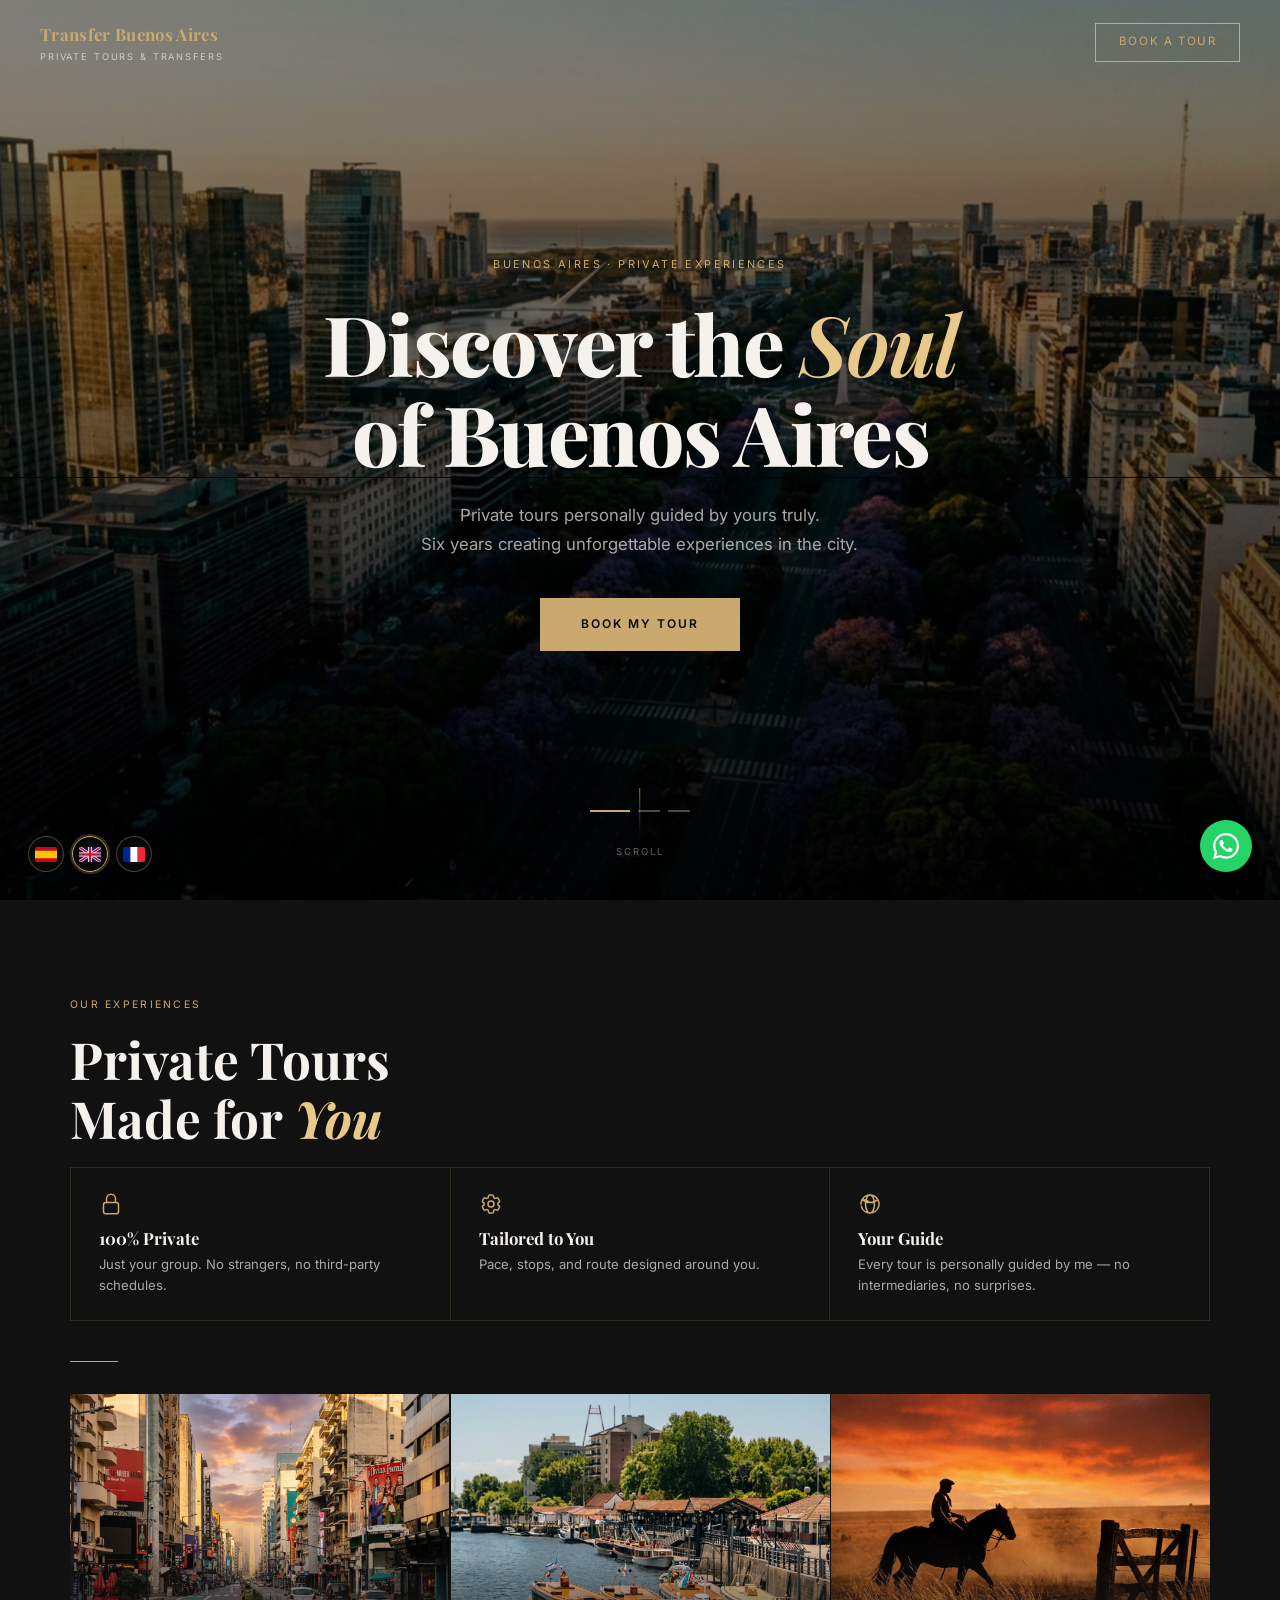
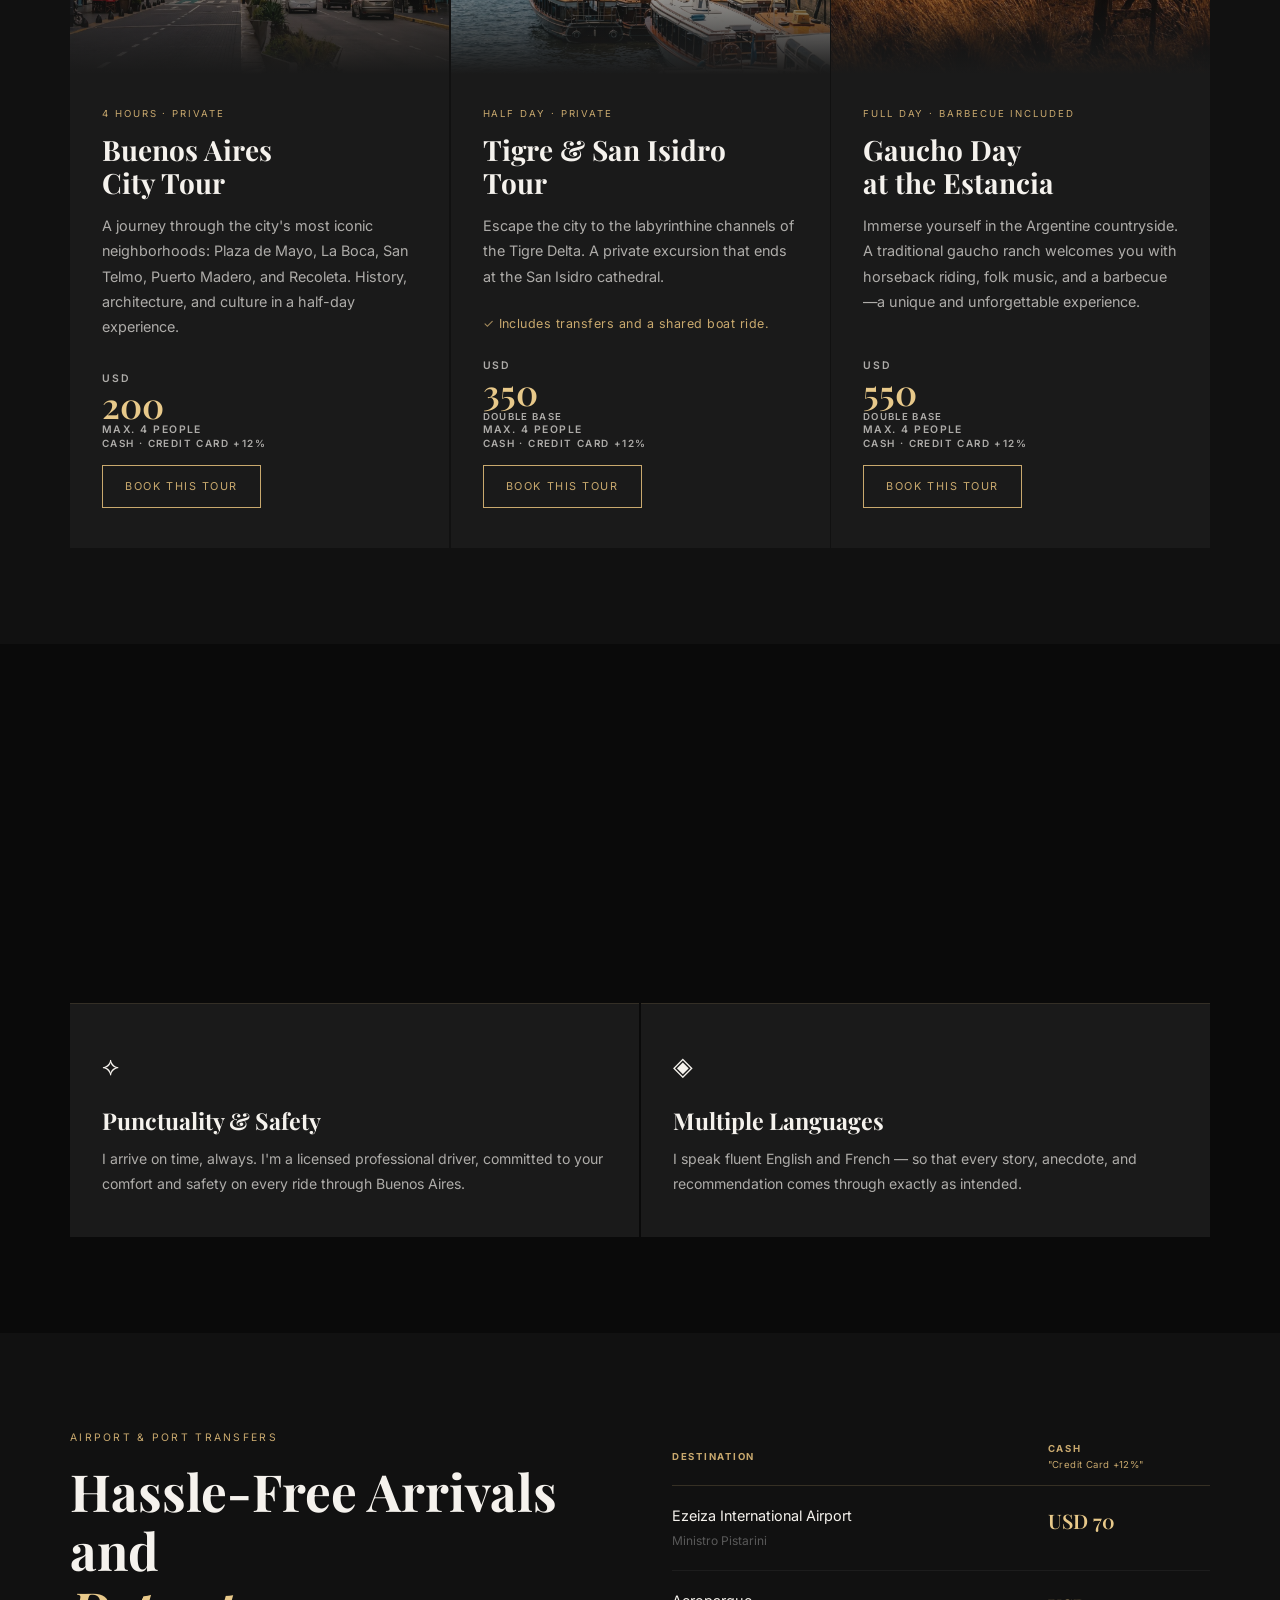
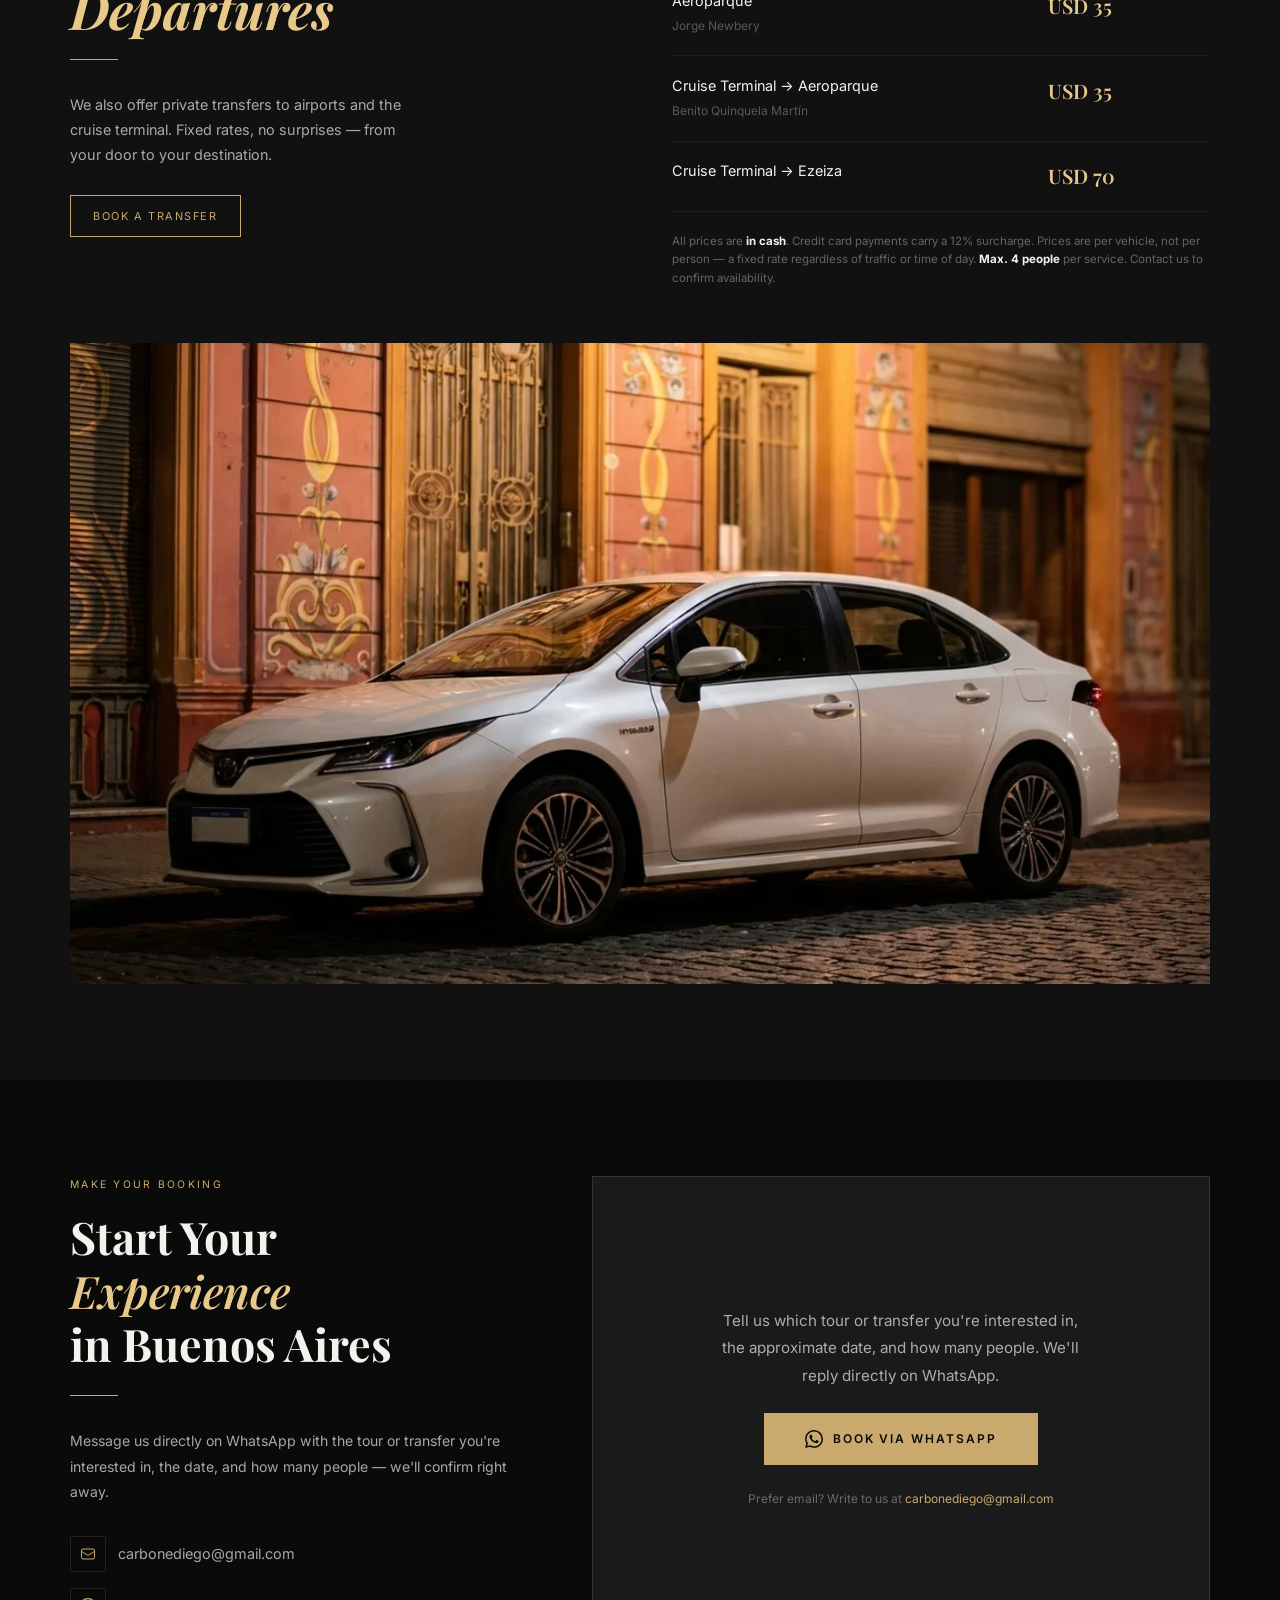
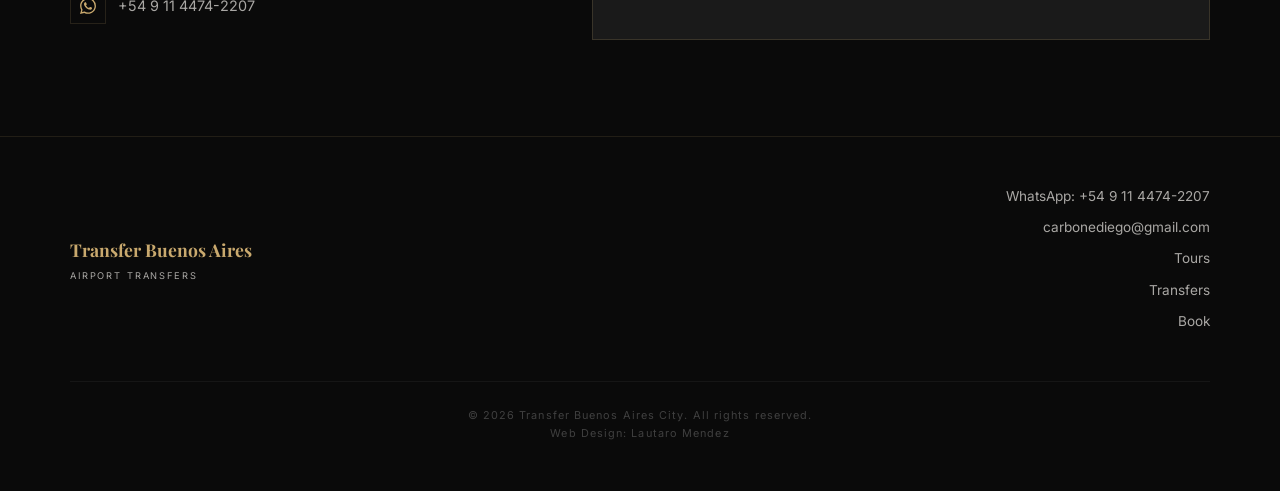
==== commit e6dca55c: "Agregar página de reseñas y endpoint de envío por Brevo Suma /review y api/send-review.mjs para que " ====
--- a/index.html
+++ b/index.html
@@ -13,6 +13,7 @@
   <meta charset="UTF-8" />
   <meta name="viewport" content="width=device-width, initial-scale=1.0" />
   <meta name="google" content="notranslate" />
+  <meta name="google-site-verification" content="JVWeh1ZVbFo1T9bp5pEC56VriIqinFhhCQNG-xtOLLc" />
   <title data-es="Transfer Buenos Aires City | Tours Privados y Traslados" data-en="Transfer Buenos Aires City | Private Tours &amp; Transfers" data-fr="Transfer Buenos Aires City | Visites Privées et Transferts">Transfer Buenos Aires City | Tours Privados y Traslados</title>
   <meta name="description" data-es="Tours privados en Buenos Aires con equipo bilingüe profesional. City Tour, Delta del Tigre, Día Gaucho. Vehículos híbridos autorizados. Reservá tu experiencia hoy." data-en="Private tours in Buenos Aires with a professional bilingual guide. City Tour, Tigre Delta, Gaucho Day. Licensed hybrid vehicles. Book your experience today." data-fr="Visites privées à Buenos Aires avec un guide professionnel bilingue. City Tour, Delta du Tigre, Gaucho Day. Véhicules hybrides agréés. Réservez votre expérience dès aujourd'hui." content="Tours privados en Buenos Aires con equipo bilingüe profesional. City Tour, Delta del Tigre, Día Gaucho. Vehículos híbridos autorizados. Reservá tu experiencia hoy." />
   <link rel="canonical" href="https://www.transferbuenosaires.com/" />
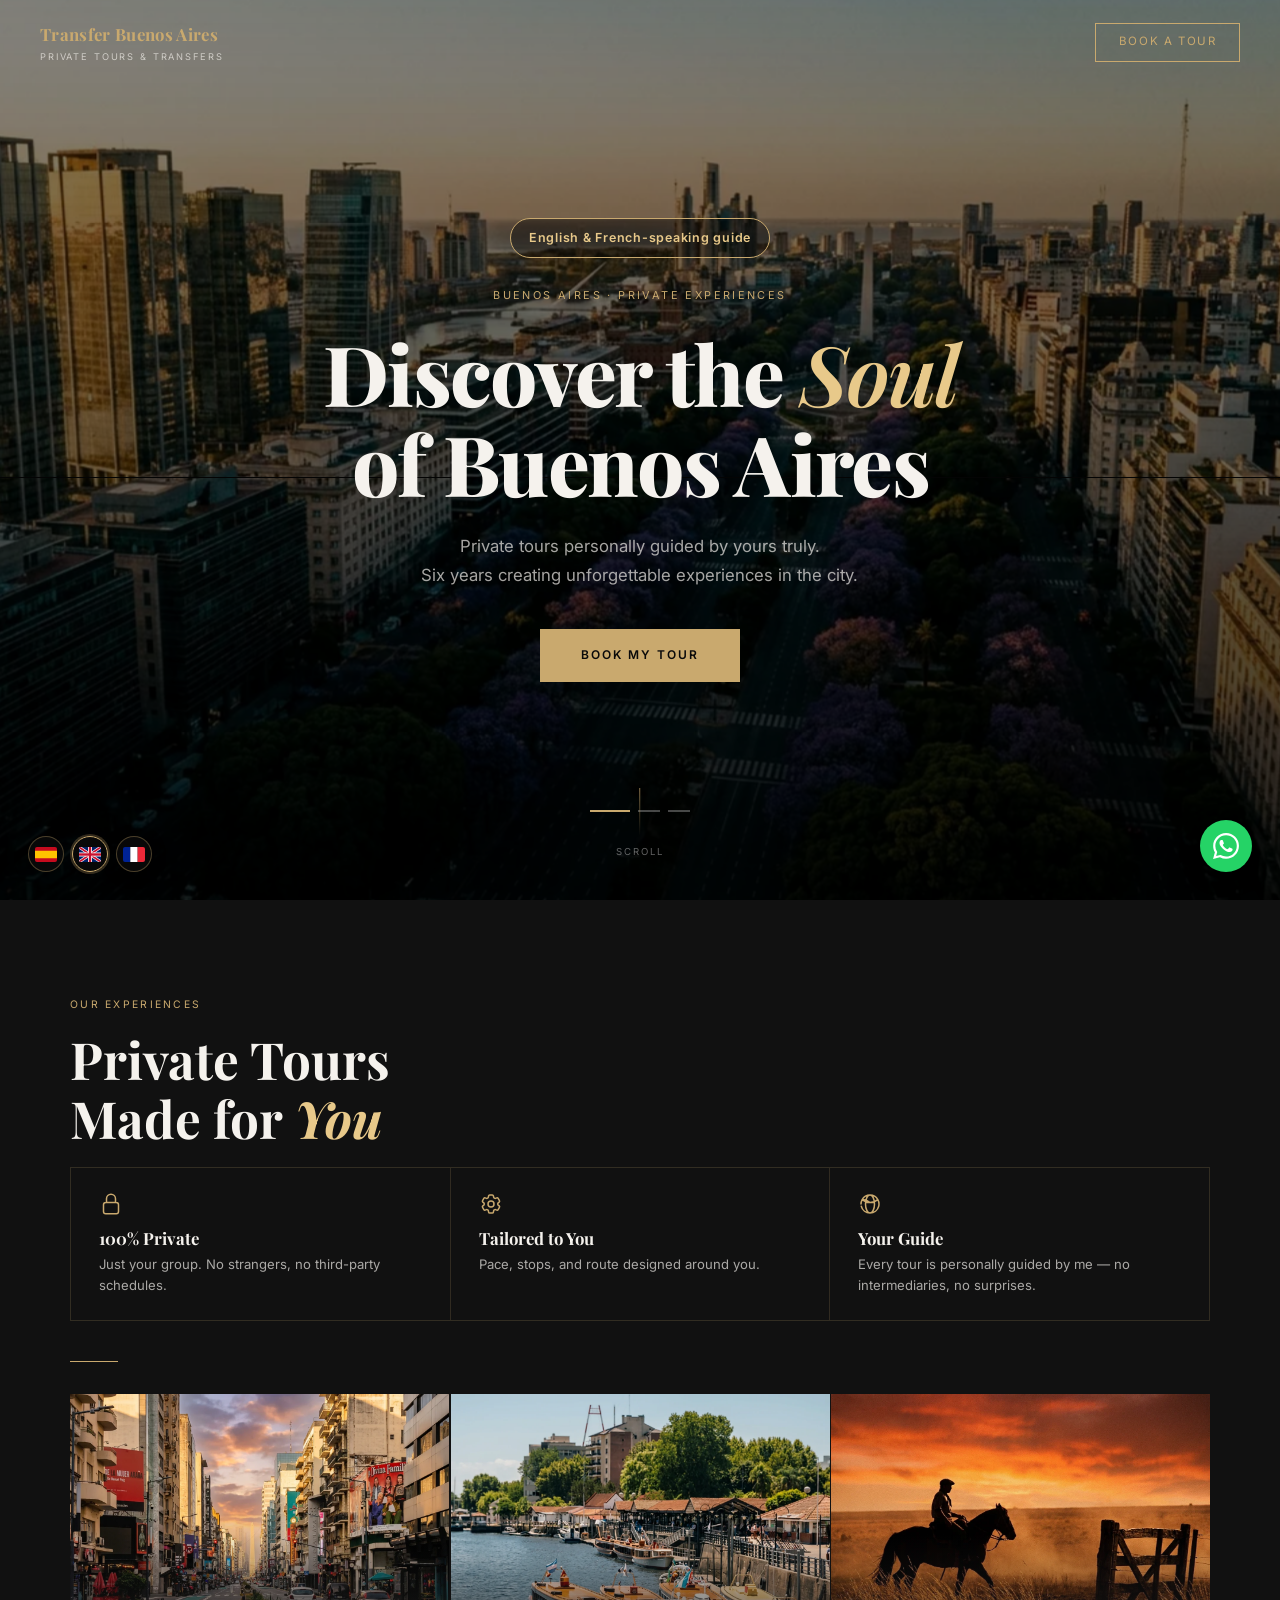
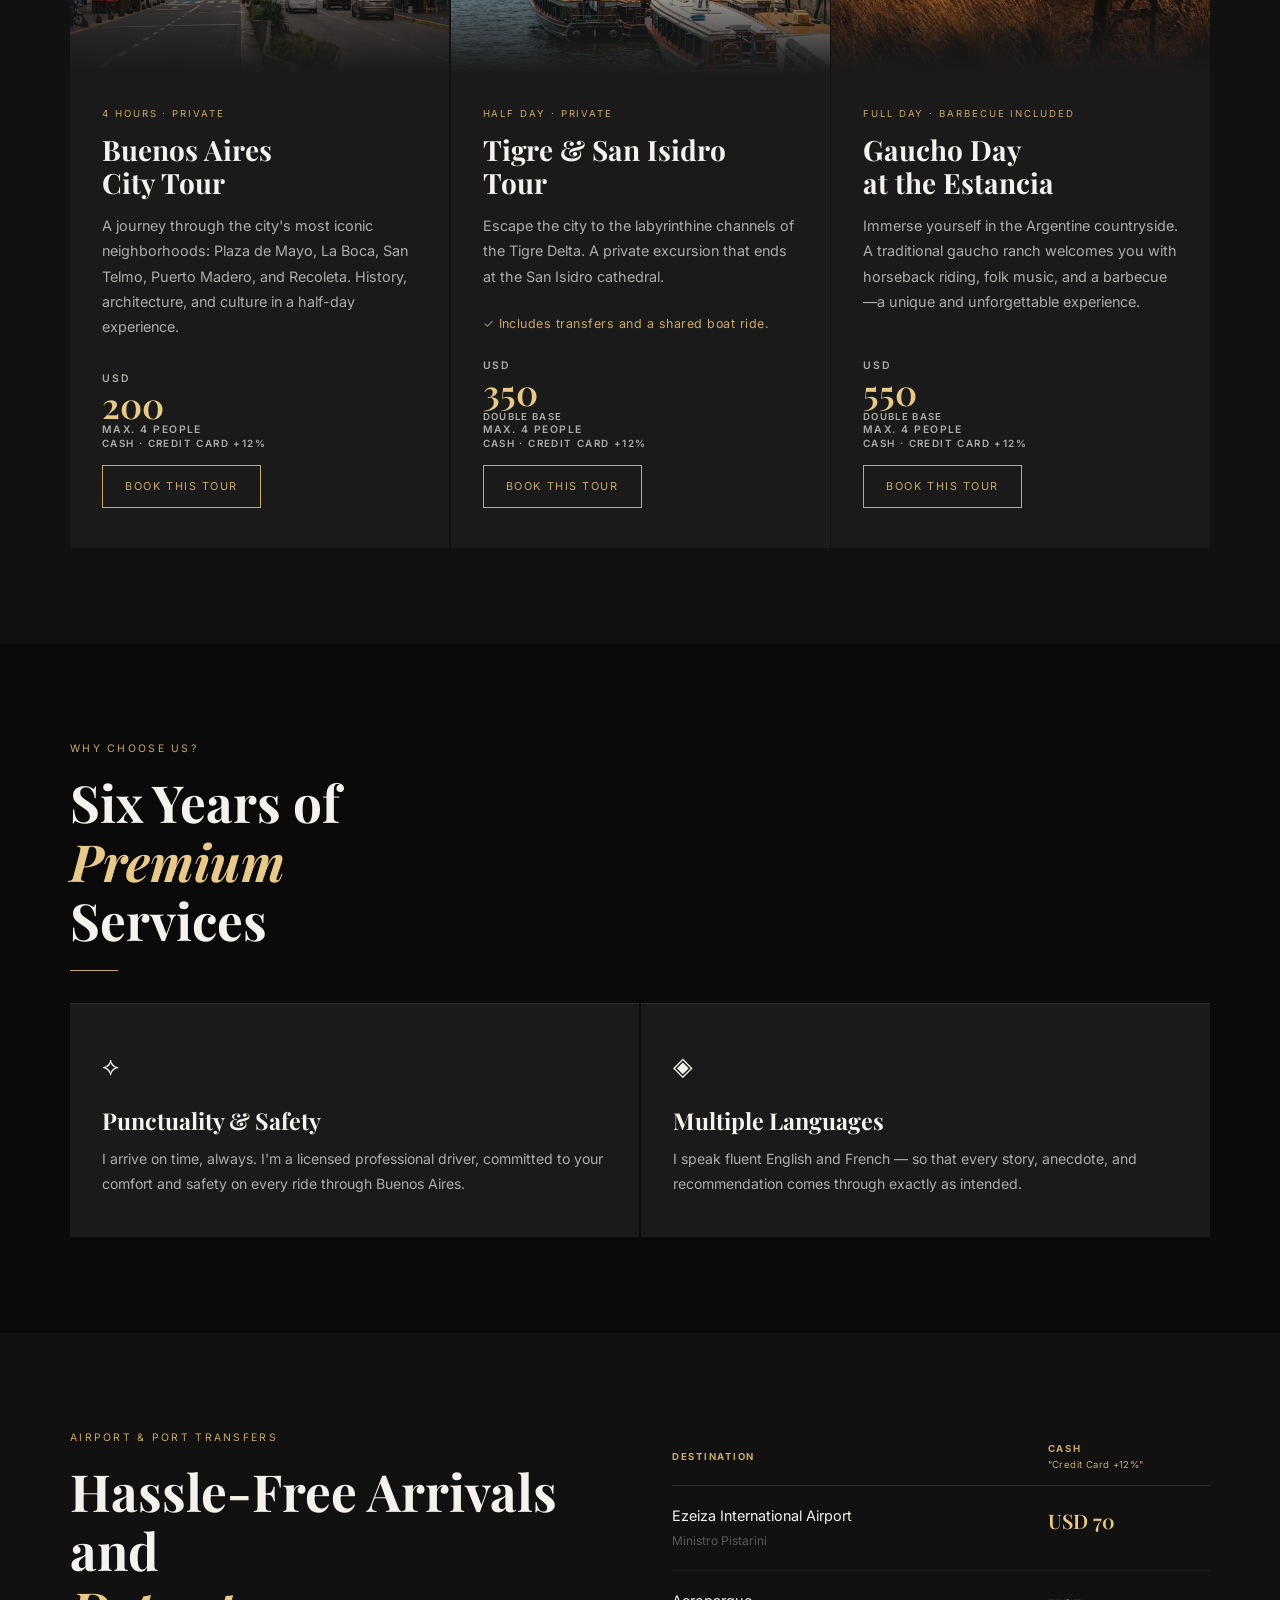
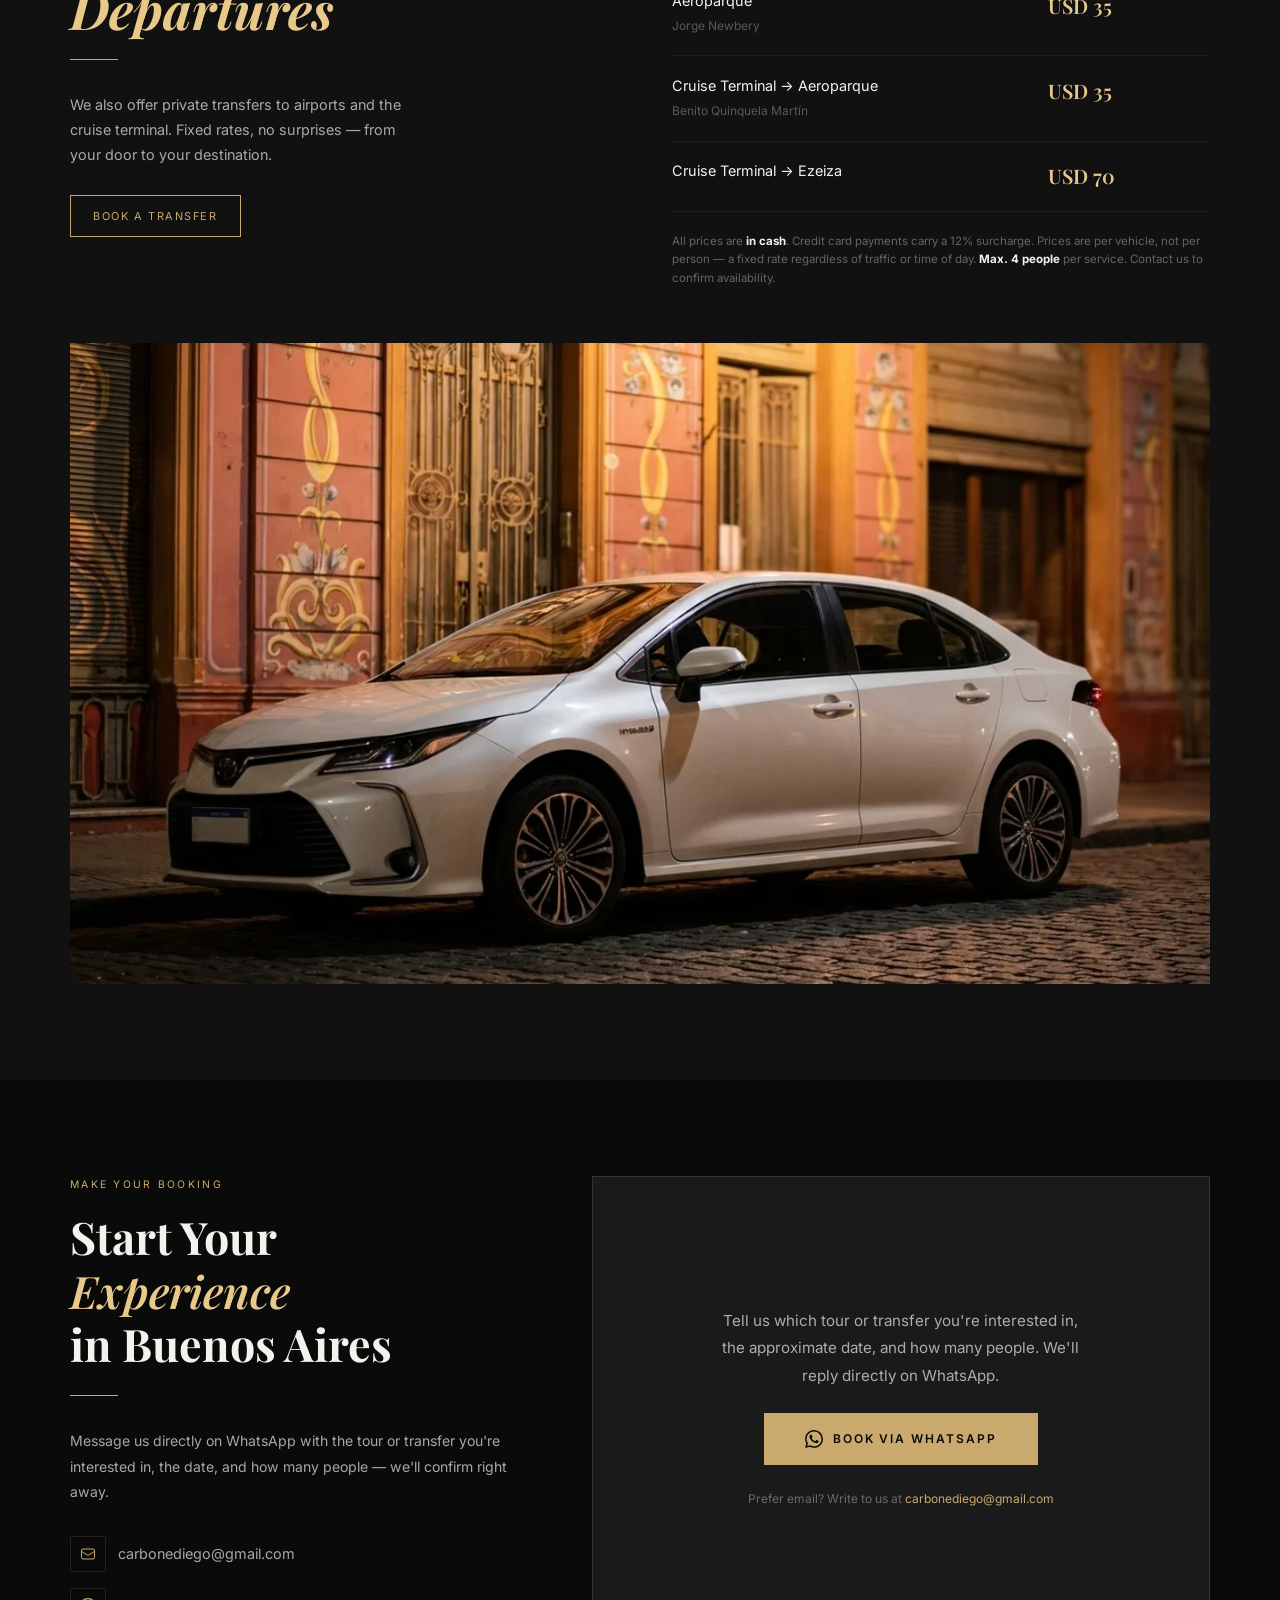
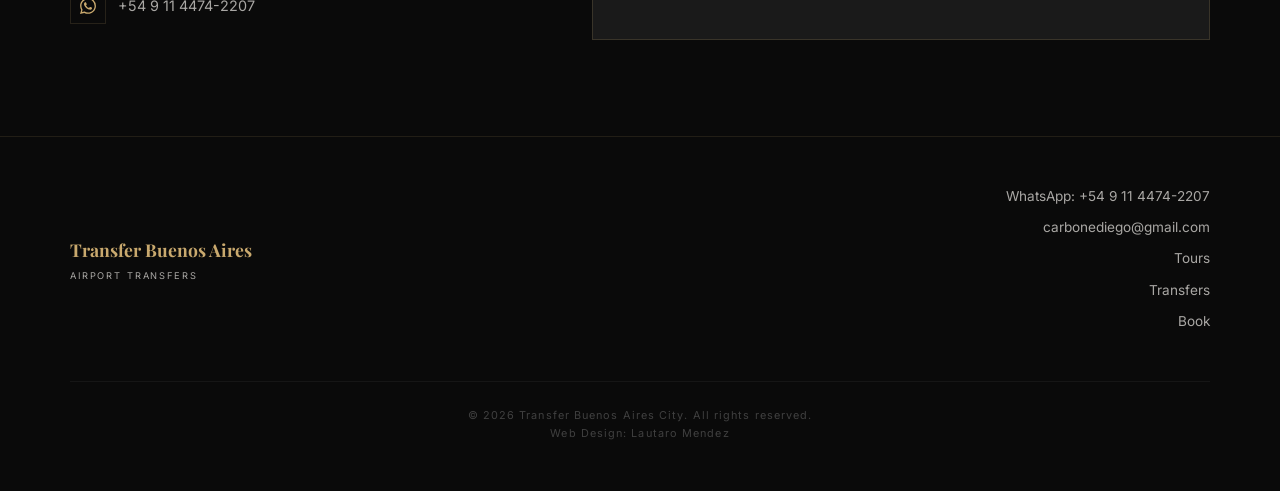
==== commit d545f4a4: "Idioma por URL (/en /es /fr) y por navegador, sello de guía francófono en el hero Los anuncios en es" ====
--- a/index.html
+++ b/index.html
@@ -17,6 +17,10 @@
   <title data-es="Transfer Buenos Aires City | Tours Privados y Traslados" data-en="Transfer Buenos Aires City | Private Tours &amp; Transfers" data-fr="Transfer Buenos Aires City | Visites Privées et Transferts">Transfer Buenos Aires City | Tours Privados y Traslados</title>
   <meta name="description" data-es="Tours privados en Buenos Aires con equipo bilingüe profesional. City Tour, Delta del Tigre, Día Gaucho. Vehículos híbridos autorizados. Reservá tu experiencia hoy." data-en="Private tours in Buenos Aires with a professional bilingual guide. City Tour, Tigre Delta, Gaucho Day. Licensed hybrid vehicles. Book your experience today." data-fr="Visites privées à Buenos Aires avec un guide professionnel bilingue. City Tour, Delta du Tigre, Gaucho Day. Véhicules hybrides agréés. Réservez votre expérience dès aujourd'hui." content="Tours privados en Buenos Aires con equipo bilingüe profesional. City Tour, Delta del Tigre, Día Gaucho. Vehículos híbridos autorizados. Reservá tu experiencia hoy." />
   <link rel="canonical" href="https://www.transferbuenosaires.com/" />
+  <link rel="alternate" hreflang="en" href="https://www.transferbuenosaires.com/en" />
+  <link rel="alternate" hreflang="es" href="https://www.transferbuenosaires.com/es" />
+  <link rel="alternate" hreflang="fr" href="https://www.transferbuenosaires.com/fr" />
+  <link rel="alternate" hreflang="x-default" href="https://www.transferbuenosaires.com/" />
   <meta property="og:title" content="Transfer Buenos Aires City | Private Tours &amp; Transfers" />
   <meta property="og:description" content="Private tours in Buenos Aires with a professional bilingual guide. City Tour, Tigre Delta, Gaucho Day. Book your experience today." />
   <meta property="og:type" content="website" />
@@ -228,6 +232,20 @@
       to   { opacity: 1; transform: translateY(0); }
     }
 
+    .hero-langs {
+      display: table;
+      margin: 0 auto 1.4rem;
+      padding: 0.5rem 1.1rem;
+      border: 1px solid var(--gold);
+      border-radius: 999px;
+      background: rgba(0,0,0,0.35);
+      font-family: var(--sans);
+      font-size: 0.78rem;
+      font-weight: 600;
+      letter-spacing: 0.06em;
+      color: var(--gold-light);
+      animation: heroSlideUp 0.9s cubic-bezier(0.16, 1, 0.3, 1) 0.15s both;
+    }
     .hero-eyebrow {
       display: inline-block;
       font-family: var(--sans);
@@ -907,6 +925,7 @@
   </div>
   <div class="hero-overlay"></div>
   <div class="hero-content">
+    <span class="hero-langs" data-es="Guía en español, inglés y francés" data-en="English &amp; French-speaking guide" data-fr="Votre guide parle français">Guía en español, inglés y francés</span>
     <span class="hero-eyebrow" data-es="Buenos Aires · Experiencias Privadas" data-en="Buenos Aires · Private Experiences" data-fr="Buenos Aires · Expériences Privées">Buenos Aires · Experiencias Privadas</span>
     <h1 class="hero-title" data-es="Descubrí el <em>Alma</em><br>de Buenos Aires" data-en="Discover the <em>Soul</em><br>of Buenos Aires" data-fr="Découvrez l'<em>âme</em><br>de Buenos Aires">
       Descubrí el <em>Alma</em><br>de Buenos Aires
@@ -1230,9 +1249,28 @@
     document.documentElement.lang = lang;
   }
 
-  // Idioma por defecto: inglés, salvo que el visitante ya haya elegido otro
-  const storedLang = localStorage.getItem('tba_lang');
-  const currentLang = storedLang || 'en';
+  // Idioma: el que eligió el visitante; si no eligió, el de su navegador (es/fr); si no, inglés
+  function browserLang() {
+    const prefs = navigator.languages || [navigator.language || ''];
+    for (const p of prefs) {
+      const code = String(p).slice(0, 2).toLowerCase();
+      if (code === 'es' || code === 'fr' || code === 'en') return code;
+    }
+    return 'en';
+  }
+  // /en, /es y /fr fijan el idioma (ahí aterrizan los anuncios de cada idioma) y mandan sobre todo lo demás
+  const pathLang = (location.pathname.match(/^\/(en|es|fr)\/?$/) || [])[1] || null;
+  let storedLang = null;
+  try { storedLang = localStorage.getItem('tba_lang'); } catch (e) {}
+  const currentLang = pathLang || storedLang || browserLang();
+
+  // En las versiones por idioma, la URL canónica es la propia
+  function setLangUrl(lang) {
+    const url = 'https://www.transferbuenosaires.com/' + lang;
+    document.querySelector('link[rel="canonical"]').href = url;
+    document.querySelector('meta[property="og:url"]').content = url;
+  }
+  if (pathLang) setLangUrl(pathLang);
   applyManualTranslations(currentLang);
   document.querySelectorAll('.lang-btn').forEach(b => {
     b.classList.toggle('active', b.dataset.lang === currentLang);
@@ -1242,7 +1280,11 @@
   document.querySelectorAll('.lang-btn').forEach(btn => {
     btn.addEventListener('click', () => {
       const lang = btn.dataset.lang;
-      localStorage.setItem('tba_lang', lang);
+      try { localStorage.setItem('tba_lang', lang); } catch (e) {}
+      if (pathLang) {
+        history.replaceState(null, '', '/' + lang + location.search + location.hash);
+        setLangUrl(lang);
+      }
       document.querySelectorAll('.lang-btn').forEach(b => b.classList.remove('active'));
       btn.classList.add('active');
       applyManualTranslations(lang);
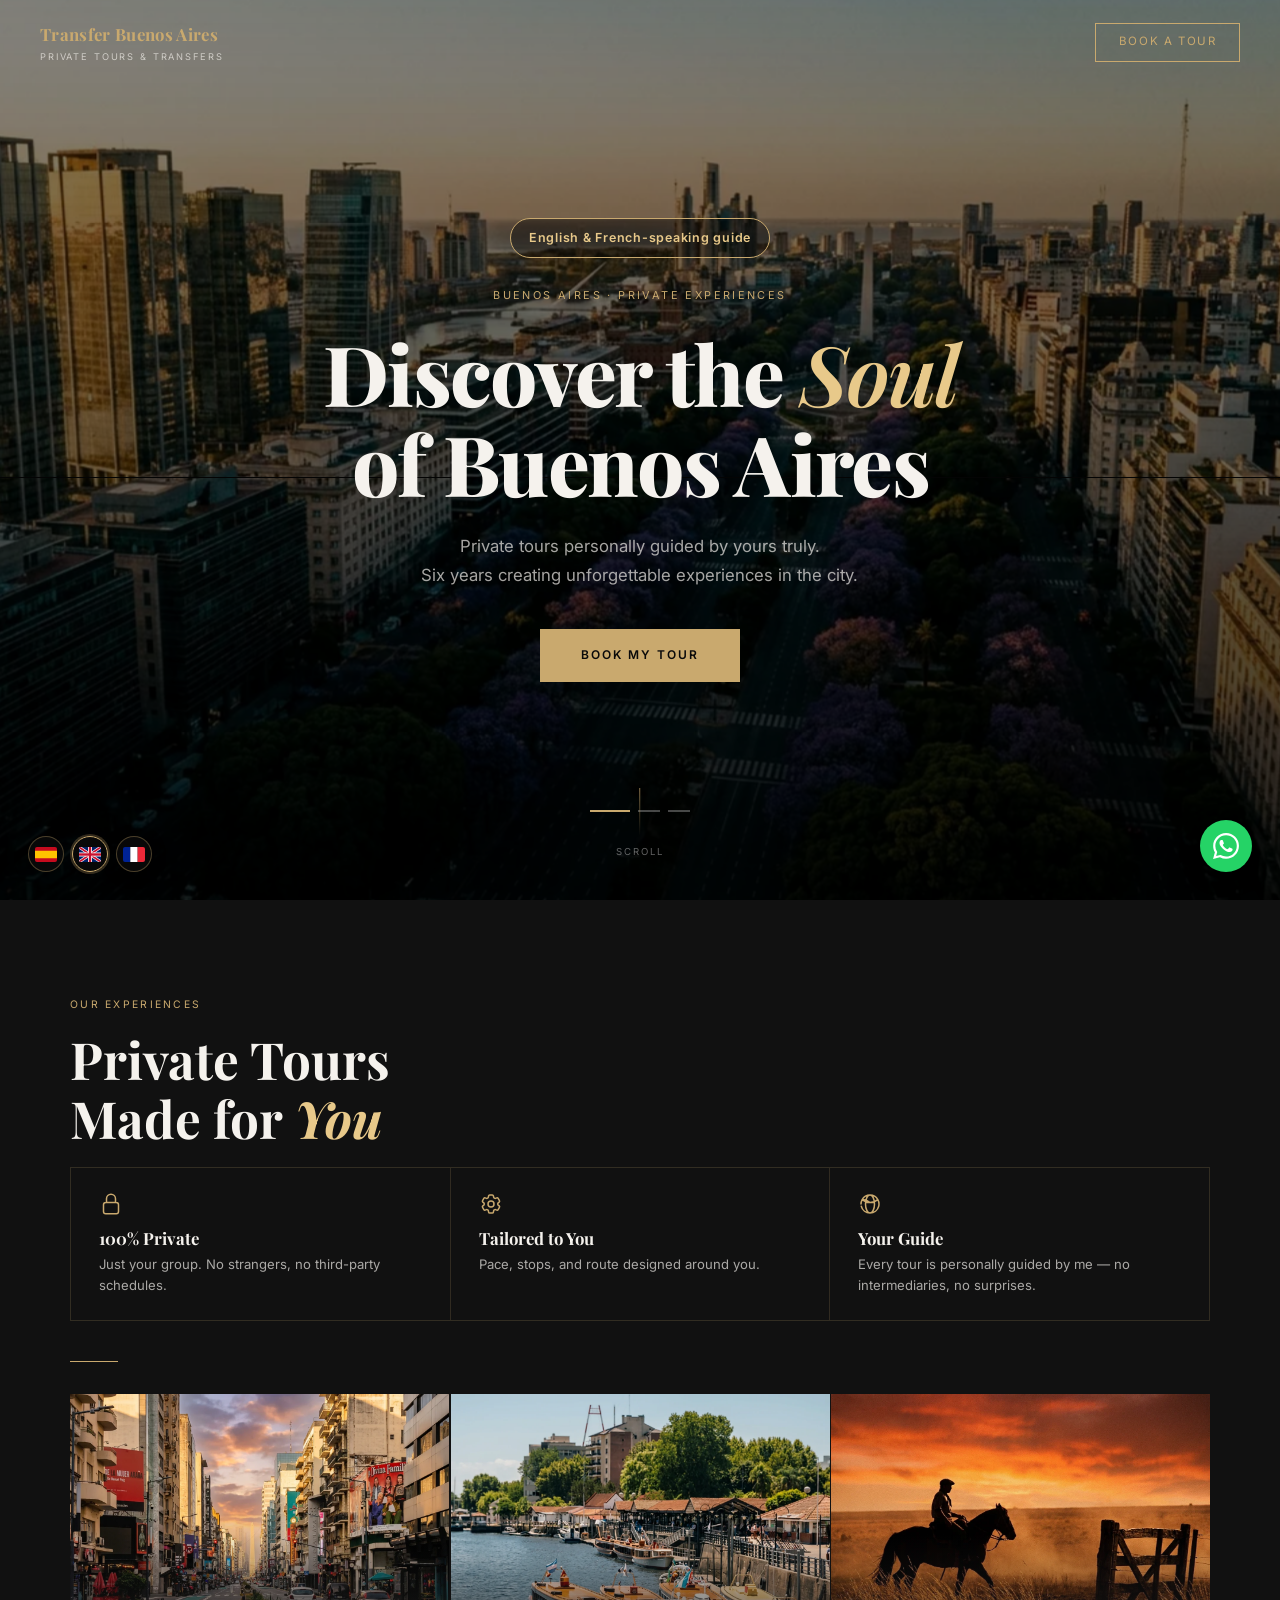
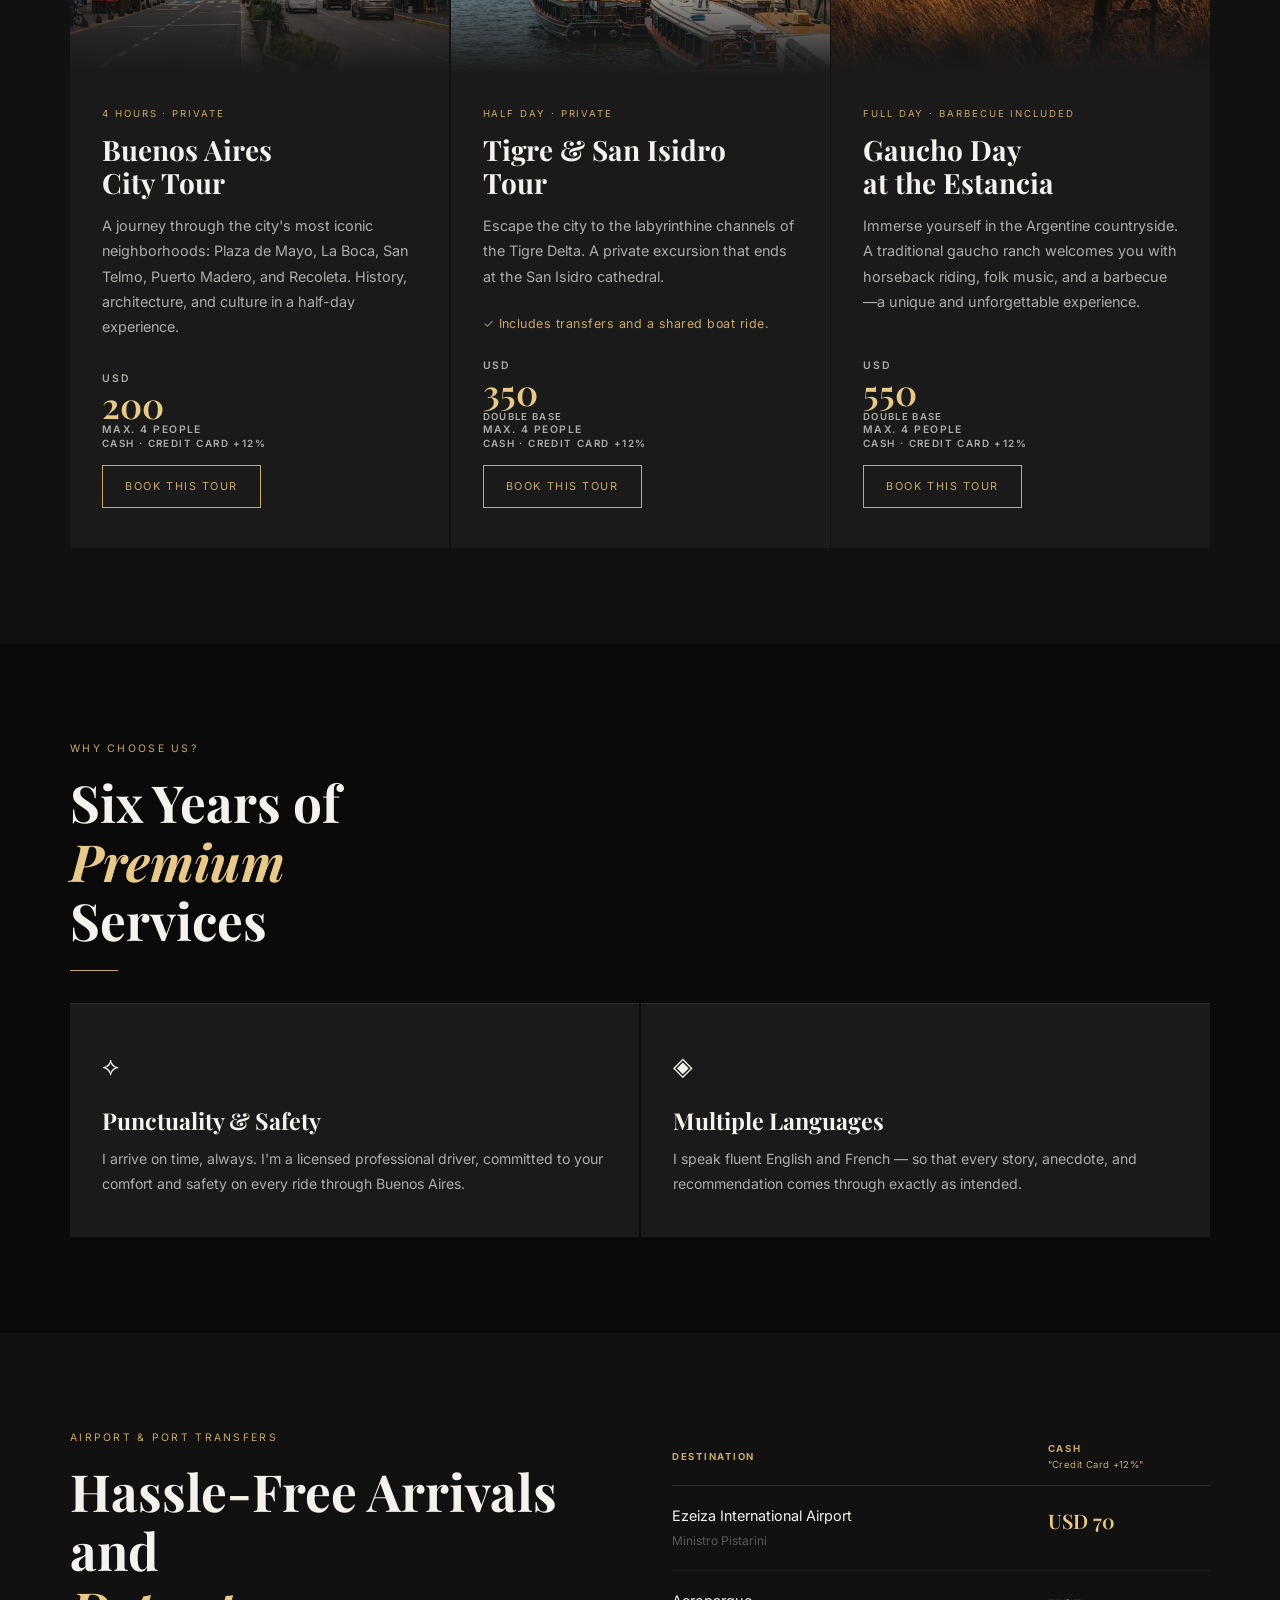
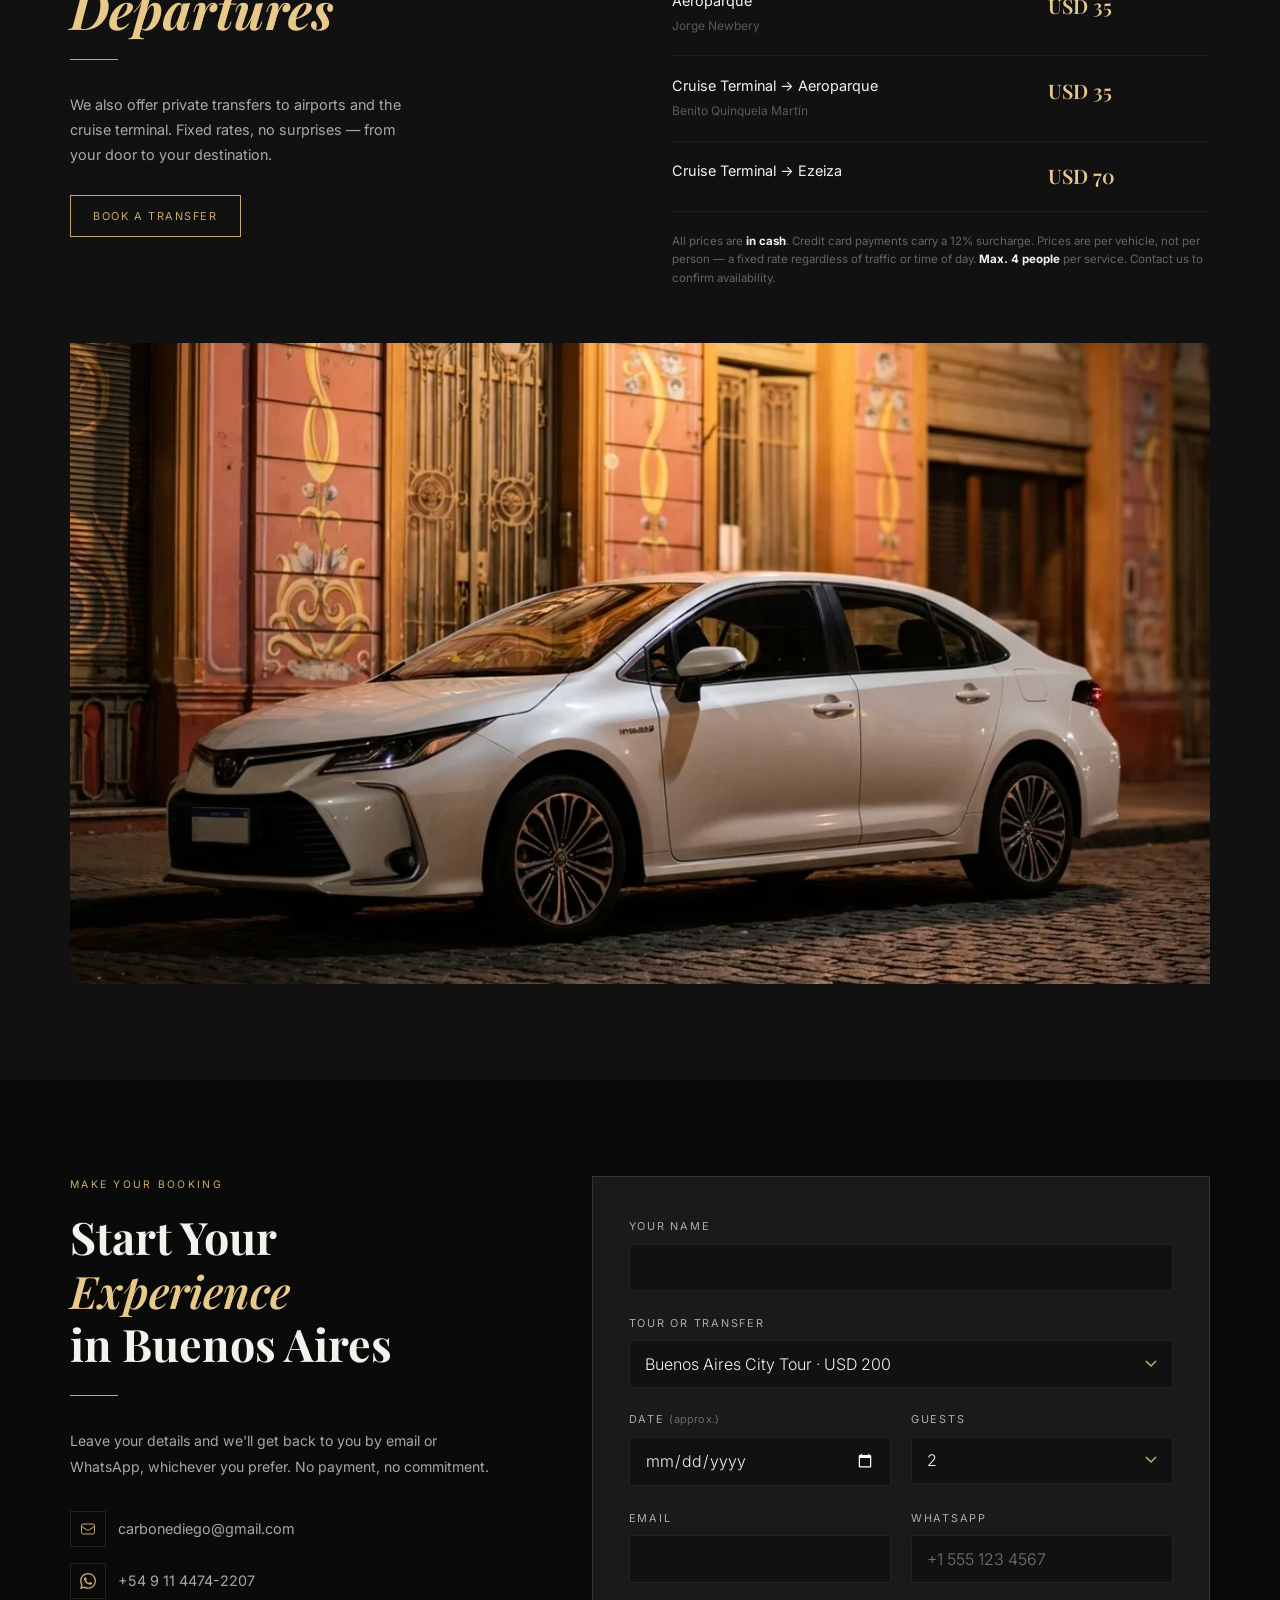
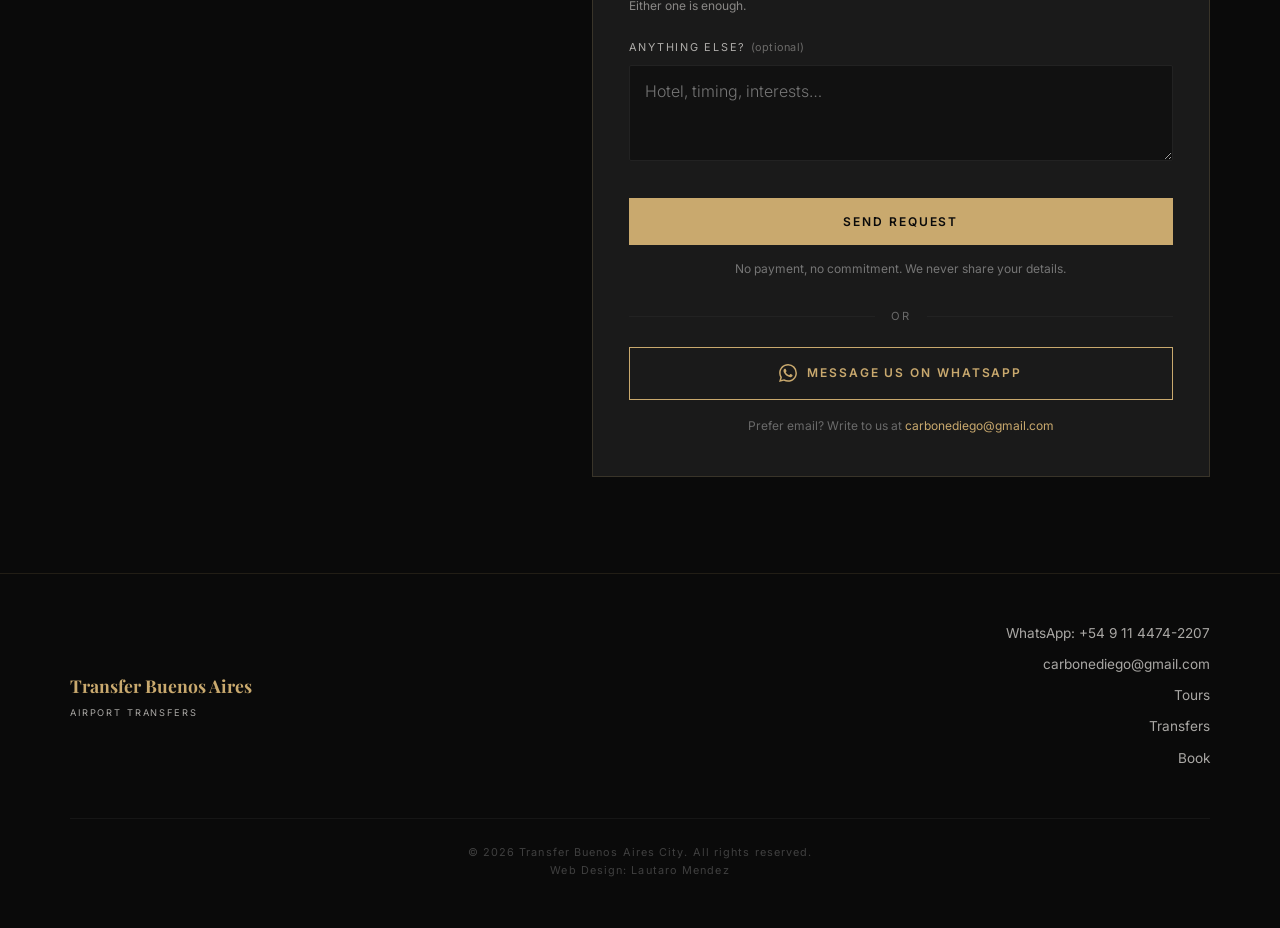
==== commit d871966f: "Formulario de reserva en el home, con envío por mail a Diego Al lado de WhatsApp, no en su lugar: ~4" ====
--- a/index.html
+++ b/index.html
@@ -9,6 +9,14 @@
     gtag('js', new Date());
 
     gtag('config', 'AW-18299581753');
+  </script>
+  <!-- Microsoft Clarity: grabaciones y mapas de calor (ver qué pasa antes del clic a WhatsApp) -->
+  <script type="text/javascript">
+    (function(c,l,a,r,i,t,y){
+        c[a]=c[a]||function(){(c[a].q=c[a].q||[]).push(arguments)};
+        t=l.createElement(r);t.async=1;t.src="https://www.clarity.ms/tag/"+i;
+        y=l.getElementsByTagName(r)[0];y.parentNode.insertBefore(t,y);
+    })(window, document, "clarity", "script", "z2kd7cgrm0");
   </script>
   <meta charset="UTF-8" />
   <meta name="viewport" content="width=device-width, initial-scale=1.0" />
@@ -691,33 +699,149 @@
       flex-shrink: 0;
       font-size: 0.9rem;
     }
-    .booking-cta {
-      display: flex;
-      flex-direction: column;
-      align-items: center;
-      justify-content: center;
-      text-align: center;
-      gap: 1.5rem;
+    .booking-form {
       background: var(--dark-2);
       border: 1px solid rgba(201,169,110,0.18);
-      padding: 3.5rem 2.5rem;
-      height: 100%;
-    }
-    .booking-cta p {
-      font-size: 0.95rem;
+      padding: 2.5rem 2.25rem;
+    }
+    @media (max-width: 600px) {
+      .booking-form { padding: 2rem 1.25rem; }
+    }
+    .bf-row { display: grid; grid-template-columns: 1fr 1fr; gap: 0 1.25rem; }
+    @media (max-width: 600px) {
+      .bf-row { grid-template-columns: 1fr; }
+    }
+    .bf-field { margin-bottom: 1.4rem; }
+    .bf-field label {
+      display: block;
+      font-size: 0.68rem;
+      letter-spacing: 0.16em;
+      text-transform: uppercase;
       color: var(--white-dim);
-      line-height: 1.8;
-      max-width: 360px;
-    }
-    .booking-cta .btn-primary {
-      display: inline-flex;
+      margin-bottom: 0.5rem;
+    }
+    .bf-field label .opt {
+      text-transform: none;
+      letter-spacing: 0.02em;
+      opacity: 0.55;
+    }
+    .booking-form input, .booking-form select, .booking-form textarea {
+      width: 100%;
+      background: var(--dark);
+      border: 1px solid var(--dark-3);
+      border-radius: 2px;
+      color: var(--white);
+      font-family: var(--sans);
+      font-size: 16px; /* 16px: en iPhone, menos que eso hace zoom al enfocar */
+      font-weight: 300;
+      padding: 0.8rem 0.95rem;
+      transition: border-color 0.25s, background 0.25s;
+      color-scheme: dark;
+    }
+    .booking-form input:focus, .booking-form select:focus, .booking-form textarea:focus {
+      outline: none;
+      border-color: var(--gold);
+      background: var(--black);
+    }
+    .booking-form textarea { min-height: 96px; resize: vertical; line-height: 1.6; }
+    .booking-form select {
+      appearance: none;
+      background-image: url("data:image/svg+xml,%3Csvg xmlns='http://www.w3.org/2000/svg' viewBox='0 0 12 8'%3E%3Cpath d='M1 1l5 5 5-5' stroke='%23c9a96e' stroke-width='1.5' fill='none'/%3E%3C/svg%3E");
+      background-repeat: no-repeat;
+      background-position: right 0.95rem center;
+      background-size: 12px;
+      padding-right: 2.4rem;
+      cursor: pointer;
+    }
+    .booking-form select option { background: var(--dark); color: var(--white); }
+    .bf-hint {
+      font-size: 0.75rem;
+      color: var(--white-dim);
+      opacity: 0.75;
+      margin: -0.6rem 0 1.4rem;
+    }
+    .bf-error {
+      display: none;
+      color: #e5836f;
+      font-size: 0.78rem;
+      margin-top: 0.4rem;
+    }
+    .bf-error.show { display: block; }
+    .bf-invalid input, .bf-invalid select { border-color: #a35340; }
+    .bf-submit {
+      width: 100%;
+      border: none;
+      cursor: pointer;
+      animation: none;
+      margin-top: 0.4rem;
+    }
+    .bf-submit:disabled { opacity: 0.6; cursor: wait; transform: none; }
+    .bf-note {
+      font-size: 0.75rem;
+      color: rgba(255,255,255,0.4);
+      text-align: center;
+      margin-top: 0.9rem;
+      line-height: 1.6;
+    }
+    .bf-or {
+      display: flex;
+      align-items: center;
+      gap: 1rem;
+      margin: 1.8rem 0 1.3rem;
+      font-size: 0.7rem;
+      letter-spacing: 0.16em;
+      text-transform: uppercase;
+      color: rgba(255,255,255,0.35);
+    }
+    .bf-or::before, .bf-or::after { content: ''; flex: 1; height: 1px; background: var(--dark-3); }
+    .bf-wa {
+      display: flex;
       align-items: center;
       justify-content: center;
       gap: 0.6rem;
-      animation: none;
-    }
-    /* flex-shrink:0 para que el ícono no se deforme cuando el label parte en dos líneas (mobile) */
-    .booking-cta .btn-primary svg { width: 18px; height: 18px; flex-shrink: 0; fill: var(--black); }
+      border: 1px solid var(--gold);
+      color: var(--gold);
+      font-size: 0.75rem;
+      font-weight: 600;
+      letter-spacing: 0.16em;
+      text-transform: uppercase;
+      text-decoration: none;
+      padding: 0.95rem 1.5rem;
+      transition: background 0.3s, color 0.3s;
+    }
+    .bf-wa svg { width: 18px; height: 18px; flex-shrink: 0; fill: currentColor; }
+    .bf-wa:hover { background: var(--gold); color: var(--black); }
+    .bf-send-error {
+      display: none;
+      border-left: 2px solid #e5836f;
+      background: rgba(229,131,111,0.08);
+      padding: 0.9rem 1rem;
+      font-size: 0.85rem;
+      color: var(--white-dim);
+      margin-top: 1rem;
+      line-height: 1.6;
+    }
+    .bf-send-error.show { display: block; }
+    .bf-send-error a { color: var(--gold); }
+    .bf-thanks { display: none; text-align: center; padding: 1.5rem 0; }
+    .bf-thanks.show { display: block; }
+    .bf-thanks-mark {
+      width: 56px; height: 56px;
+      border: 1.5px solid var(--gold);
+      border-radius: 50%;
+      display: flex; align-items: center; justify-content: center;
+      margin: 0 auto 1.5rem;
+    }
+    .bf-thanks-mark svg { width: 24px; height: 24px; stroke: var(--gold); stroke-width: 2; fill: none; }
+    .bf-thanks h3 {
+      font-family: var(--serif);
+      font-size: 1.7rem;
+      font-weight: 600;
+      color: var(--white);
+      margin-bottom: 0.9rem;
+    }
+    .bf-thanks p { color: var(--white-dim); font-size: 0.92rem; line-height: 1.75; max-width: 38ch; margin: 0 auto 1.4rem; }
+    .bf-thanks a { color: var(--gold); }
     .booking-cta-note {
       font-size: 0.75rem;
       color: rgba(255,255,255,0.35);
@@ -1122,7 +1246,7 @@
         <span class="section-eyebrow fade-up" data-es="Hacé tu Reserva" data-en="Make Your Booking" data-fr="Faites votre réservation">Hacé tu Reserva</span>
         <h2 class="form-aside-title fade-up delay-1" data-es="Comenzá tu<br><em>Experiencia</em><br>en Buenos Aires" data-en="Start Your<br><em>Experience</em><br>in Buenos Aires" data-fr="Commencez votre<br><em>expérience</em><br>à Buenos Aires">Comenzá tu<br><em>Experiencia</em><br>en Buenos Aires</h2>
         <div class="gold-rule fade-up delay-2"></div>
-        <p class="fade-up delay-2" style="font-size:0.88rem;color:var(--white-dim);line-height:1.8;margin-bottom:2rem;" data-es="Escribinos directo por WhatsApp contándonos qué tour o traslado te interesa, la fecha y cuántas personas son — te confirmamos al toque." data-en="Message us directly on WhatsApp with the tour or transfer you're interested in, the date, and how many people — we'll confirm right away." data-fr="Écrivez-nous directement sur WhatsApp en nous indiquant le tour ou le transfert qui vous intéresse, la date et le nombre de personnes — nous confirmons tout de suite.">Escribinos directo por WhatsApp contándonos qué tour o traslado te interesa, la fecha y cuántas personas son — te confirmamos al toque.</p>
+        <p class="fade-up delay-2" style="font-size:0.88rem;color:var(--white-dim);line-height:1.8;margin-bottom:2rem;" data-es="Dejanos tus datos y te respondemos por mail o por WhatsApp, como prefieras. Sin pago ni compromiso." data-en="Leave your details and we'll get back to you by email or WhatsApp, whichever you prefer. No payment, no commitment." data-fr="Laissez vos coordonnées et nous vous répondons par e-mail ou par WhatsApp, comme vous préférez. Sans paiement ni engagement.">Dejanos tus datos y te respondemos por mail o por WhatsApp, como prefieras. Sin pago ni compromiso.</p>
         <div class="form-contact-item fade-up delay-3">
           <div class="contact-icon">
             <svg xmlns="http://www.w3.org/2000/svg" width="16" height="16" fill="none" viewBox="0 0 24 24" stroke="#c9a96e" stroke-width="1.5"><path stroke-linecap="round" stroke-linejoin="round" d="M21.75 6.75v10.5a2.25 2.25 0 01-2.25 2.25h-15a2.25 2.25 0 01-2.25-2.25V6.75m19.5 0A2.25 2.25 0 0019.5 4.5h-15a2.25 2.25 0 00-2.25 2.25m19.5 0v.243a2.25 2.25 0 01-1.07 1.916l-7.5 4.615a2.25 2.25 0 01-2.36 0L3.32 8.91a2.25 2.25 0 01-1.07-1.916V6.75"/></svg>
@@ -1137,13 +1261,90 @@
         </div>
       </div>
 
-      <div class="booking-cta fade-up delay-1">
-        <p data-es="Contanos qué tour o traslado te interesa, la fecha aproximada y cuántas personas son. Te respondemos directo por WhatsApp." data-en="Tell us which tour or transfer you're interested in, the approximate date, and how many people. We'll reply directly on WhatsApp." data-fr="Dites-nous quel tour ou transfert vous intéresse, la date approximative et le nombre de personnes. Nous répondons directement sur WhatsApp.">Contanos qué tour o traslado te interesa, la fecha aproximada y cuántas personas son. Te respondemos directo por WhatsApp.</p>
-        <a href="https://wa.me/5491144742207" data-wa="reserva" target="_blank" rel="noopener" class="btn-primary">
+      <div class="booking-form fade-up delay-1">
+        <form id="bookingForm" novalidate>
+          <div class="bf-field" id="bf-f-name">
+            <label for="bf-name" data-es="Tu nombre" data-en="Your name" data-fr="Votre nom">Tu nombre</label>
+            <input type="text" id="bf-name" name="name" autocomplete="name" maxlength="60" />
+            <p class="bf-error" id="bf-e-name" data-es="Escribí tu nombre." data-en="Please enter your name." data-fr="Veuillez indiquer votre nom.">Escribí tu nombre.</p>
+          </div>
+
+          <div class="bf-field">
+            <label for="bf-service" data-es="Tour o traslado" data-en="Tour or transfer" data-fr="Visite ou transfert">Tour o traslado</label>
+            <select id="bf-service" name="service">
+              <option value="city"       data-es="City Tour Buenos Aires · USD 200" data-en="Buenos Aires City Tour · USD 200" data-fr="City Tour Buenos Aires · 200 USD">City Tour Buenos Aires · USD 200</option>
+              <option value="tigre"      data-es="Tigre y San Isidro · USD 350" data-en="Tigre &amp; San Isidro · USD 350" data-fr="Tigre et San Isidro · 350 USD">Tigre y San Isidro · USD 350</option>
+              <option value="gaucho"     data-es="Gaucho Day en la estancia · USD 550" data-en="Gaucho Day at the Estancia · USD 550" data-fr="Journée Gaucho à l'estancia · 550 USD">Gaucho Day en la estancia · USD 550</option>
+              <option value="ezeiza"     data-es="Traslado aeropuerto Ezeiza" data-en="Ezeiza Airport transfer" data-fr="Transfert aéroport Ezeiza">Traslado aeropuerto Ezeiza</option>
+              <option value="aeroparque" data-es="Traslado Aeroparque" data-en="Aeroparque transfer" data-fr="Transfert Aeroparque">Traslado Aeroparque</option>
+              <option value="otro"       data-es="Otro / todavía no sé" data-en="Something else / not sure yet" data-fr="Autre / je ne sais pas encore">Otro / todavía no sé</option>
+            </select>
+          </div>
+
+          <div class="bf-row">
+            <div class="bf-field">
+              <label for="bf-date"><span data-es="Fecha" data-en="Date" data-fr="Date">Fecha</span> <span class="opt" data-es="(aprox.)" data-en="(approx.)" data-fr="(approx.)">(aprox.)</span></label>
+              <input type="date" id="bf-date" name="date" />
+            </div>
+            <div class="bf-field">
+              <label for="bf-people" data-es="Personas" data-en="Guests" data-fr="Personnes">Personas</label>
+              <select id="bf-people" name="people">
+                <option value="1">1</option>
+                <option value="2" selected>2</option>
+                <option value="3">3</option>
+                <option value="4">4</option>
+                <option value="5">5</option>
+                <option value="6">6</option>
+                <option value="7">7</option>
+                <option value="8+">8+</option>
+              </select>
+            </div>
+          </div>
+
+          <div class="bf-row" id="bf-f-contact">
+            <div class="bf-field">
+              <label for="bf-email" data-es="Email" data-en="Email" data-fr="E-mail">Email</label>
+              <input type="email" id="bf-email" name="email" autocomplete="email" inputmode="email" maxlength="80" />
+            </div>
+            <div class="bf-field">
+              <label for="bf-phone" data-es="WhatsApp" data-en="WhatsApp" data-fr="WhatsApp">WhatsApp</label>
+              <input type="tel" id="bf-phone" name="phone" autocomplete="tel" inputmode="tel" maxlength="30" placeholder="+33 6 12 34 56 78" data-ph-es="+54 9 11 1234-5678" data-ph-en="+1 555 123 4567" data-ph-fr="+33 6 12 34 56 78" />
+            </div>
+          </div>
+          <p class="bf-hint" data-es="Con uno de los dos alcanza." data-en="Either one is enough." data-fr="L'un des deux suffit.">Con uno de los dos alcanza.</p>
+          <p class="bf-error" id="bf-e-contact" style="margin:-1rem 0 1.4rem" data-es="Dejanos un mail o un WhatsApp para poder responderte." data-en="Please leave an email or WhatsApp number so we can reply." data-fr="Laissez un e-mail ou un numéro WhatsApp pour que nous puissions vous répondre.">Dejanos un mail o un WhatsApp para poder responderte.</p>
+
+          <div class="bf-field">
+            <label for="bf-message"><span data-es="¿Algo más?" data-en="Anything else?" data-fr="Autre chose ?">¿Algo más?</span> <span class="opt" data-es="(opcional)" data-en="(optional)" data-fr="(facultatif)">(opcional)</span></label>
+            <textarea id="bf-message" name="message" maxlength="900" data-ph-es="Hotel, horario, intereses…" data-ph-en="Hotel, timing, interests…" data-ph-fr="Hôtel, horaires, centres d'intérêt…"></textarea>
+          </div>
+
+          <!-- Trampa para bots: invisible para una persona, irresistible para un script -->
+          <div aria-hidden="true" style="position:absolute;left:-9999px;top:auto;width:1px;height:1px;overflow:hidden">
+            <label for="bf-website">No completar</label>
+            <input type="text" id="bf-website" name="website" tabindex="-1" autocomplete="off" />
+          </div>
+
+          <button type="submit" class="btn-primary bf-submit" id="bf-submit" data-es="Enviar consulta" data-en="Send request" data-fr="Envoyer la demande">Enviar consulta</button>
+          <p class="bf-note" data-es="Sin pago ni compromiso. No compartimos tus datos." data-en="No payment, no commitment. We never share your details." data-fr="Sans paiement ni engagement. Vos données ne sont jamais partagées.">Sin pago ni compromiso. No compartimos tus datos.</p>
+
+          <div class="bf-send-error" id="bf-send-error">
+            <span data-es="No pudimos enviar la consulta. Probá de nuevo en un momento, o escribinos por WhatsApp." data-en="We couldn't send your request. Please try again in a moment, or message us on WhatsApp." data-fr="Nous n'avons pas pu envoyer votre demande. Réessayez dans un instant, ou écrivez-nous sur WhatsApp.">No pudimos enviar la consulta. Probá de nuevo en un momento, o escribinos por WhatsApp.</span>
+          </div>
+        </form>
+
+        <div class="bf-thanks" id="bf-thanks" role="status">
+          <div class="bf-thanks-mark"><svg viewBox="0 0 24 24"><path d="M5 12.5l4.5 4.5L19 7.5" stroke-linecap="round" stroke-linejoin="round"/></svg></div>
+          <h3 data-es="Recibimos tu consulta" data-en="Request received" data-fr="Demande reçue">Recibimos tu consulta</h3>
+          <p data-es="Diego te va a responder por mail o WhatsApp. Si es urgente, escribile directo." data-en="Diego will get back to you by email or WhatsApp. If it's urgent, message him directly." data-fr="Diego vous répondra par e-mail ou WhatsApp. Si c'est urgent, écrivez-lui directement.">Diego te va a responder por mail o WhatsApp. Si es urgente, escribile directo.</p>
+        </div>
+
+        <div class="bf-or" data-es="o" data-en="or" data-fr="ou">o</div>
+        <a href="https://wa.me/5491144742207" data-wa="reserva" target="_blank" rel="noopener" class="bf-wa">
           <svg xmlns="http://www.w3.org/2000/svg" viewBox="0 0 24 24"><path d="M17.472 14.382c-.297-.149-1.758-.867-2.03-.967-.273-.099-.471-.148-.67.15-.197.297-.767.966-.94 1.164-.173.199-.347.223-.644.075-.297-.15-1.255-.463-2.39-1.475-.883-.788-1.48-1.761-1.653-2.059-.173-.297-.018-.458.13-.606.134-.133.298-.347.446-.52.149-.174.198-.298.298-.497.099-.198.05-.371-.025-.52-.075-.149-.669-1.612-.916-2.207-.242-.579-.487-.5-.669-.51-.173-.008-.371-.01-.57-.01-.198 0-.52.074-.792.372-.272.297-1.04 1.016-1.04 2.479 0 1.462 1.065 2.875 1.213 3.074.149.198 2.096 3.2 5.077 4.487.709.306 1.262.489 1.694.625.712.227 1.36.195 1.871.118.571-.085 1.758-.719 2.006-1.413.248-.694.248-1.289.173-1.413-.074-.124-.272-.198-.57-.347m-5.421 7.403h-.004a9.87 9.87 0 01-5.031-1.378l-.361-.214-3.741.982.998-3.648-.235-.374a9.86 9.86 0 01-1.51-5.26c.001-5.45 4.436-9.884 9.888-9.884 2.64 0 5.122 1.03 6.988 2.898a9.825 9.825 0 012.893 6.994c-.003 5.45-4.437 9.884-9.885 9.884m8.413-18.297A11.815 11.815 0 0012.05 0C5.495 0 .16 5.335.157 11.892c0 2.096.547 4.142 1.588 5.945L.057 24l6.305-1.654a11.882 11.882 0 005.683 1.448h.005c6.554 0 11.89-5.335 11.893-11.893a11.821 11.821 0 00-3.48-8.413z"/></svg>
-          <span data-es="Reservar por WhatsApp" data-en="Book via WhatsApp" data-fr="Réservez via WhatsApp">Reservar por WhatsApp</span>
+          <span data-es="Escribinos por WhatsApp" data-en="Message us on WhatsApp" data-fr="Écrivez-nous sur WhatsApp">Escribinos por WhatsApp</span>
         </a>
-        <span class="booking-cta-note"><span data-es="¿Preferís mail? Escribinos a" data-en="Prefer email? Write to us at" data-fr="Vous préférez le mail ? Écrivez-nous à">¿Preferís mail? Escribinos a</span> <a href="mailto:carbonediego@gmail.com">carbonediego@gmail.com</a></span>
+        <span class="booking-cta-note" style="display:block;text-align:center;margin-top:1rem"><span data-es="¿Preferís mail? Escribinos a" data-en="Prefer email? Write to us at" data-fr="Vous préférez le mail ? Écrivez-nous à">¿Preferís mail? Escribinos a</span> <a href="mailto:carbonediego@gmail.com">carbonediego@gmail.com</a></span>
       </div>
     </div>
   </div>
@@ -1245,6 +1446,9 @@
         el.innerHTML = text;
       }
     });
+    document.querySelectorAll('[data-ph-es]').forEach(el => {
+      el.placeholder = el.dataset['ph' + lang[0].toUpperCase() + lang[1]] || el.dataset.phEs;
+    });
     applyWhatsAppMessages(lang);
     document.documentElement.lang = lang;
   }
@@ -1346,6 +1550,12 @@
   // (v45Q...) como secundaria/histórico. El value es un fallback: Ads usa valor fijo.
   document.querySelectorAll('a[href*="wa.me"]').forEach(link => {
     link.addEventListener('click', () => {
+      // Clarity: marca la sesión para filtrar las grabaciones de quienes tocaron WhatsApp
+      if (typeof clarity === 'function') {
+        clarity('set', 'wa_idioma', document.documentElement.lang);
+        clarity('set', 'wa_boton', link.dataset.wa || 'otro');
+        clarity('event', 'whatsapp_click');
+      }
       if (typeof gtag === 'function') {
         gtag('event', 'conversion', {
           'send_to': [
@@ -1358,6 +1568,85 @@
       }
     });
   });
+
+  // Formulario de reserva: manda la consulta por mail a Diego (api/send-booking.mjs).
+  // Un envío es una consulta real con datos de contacto, a diferencia del clic a WhatsApp.
+  // ADS_FORM_SEND_TO: etiqueta de la conversión "Formulario de reserva" de Google Ads
+  // ('AW-18299581753/xxxx'). Vacía = no se reporta a Ads.
+  const ADS_FORM_SEND_TO = '';
+  (function () {
+    const form = document.getElementById('bookingForm');
+    if (!form) return;
+    const $ = id => document.getElementById(id);
+    const btn = $('bf-submit');
+    const sendError = $('bf-send-error');
+
+    // La fecha arranca en hoy: nadie reserva un tour para ayer
+    const hoy = new Date();
+    $('bf-date').min = new Date(hoy.getTime() - hoy.getTimezoneOffset() * 60000).toISOString().slice(0, 10);
+
+    function mark(fieldId, errorId, on) {
+      $(fieldId).classList.toggle('bf-invalid', on);
+      $(errorId).classList.toggle('show', on);
+    }
+
+    // El aviso se va apenas se corrige el campo, sin esperar al próximo envío
+    $('bf-name').addEventListener('input', () => mark('bf-f-name', 'bf-e-name', false));
+    ['bf-email', 'bf-phone'].forEach(id =>
+      $(id).addEventListener('input', () => mark('bf-f-contact', 'bf-e-contact', false)));
+
+    form.addEventListener('submit', ev => {
+      ev.preventDefault();
+      if (btn.disabled) return;
+
+      const lang = document.documentElement.lang;
+      const name = $('bf-name').value.trim();
+      const email = $('bf-email').value.trim();
+      const phone = $('bf-phone').value.trim();
+      const emailOk = /^[^@\s]+@[^@\s]+\.[^@\s]+$/.test(email);
+      const phoneOk = phone.replace(/\D/g, '').length >= 7;
+
+      mark('bf-f-name', 'bf-e-name', name.length < 2);
+      mark('bf-f-contact', 'bf-e-contact', !(emailOk || phoneOk));
+      if (name.length < 2) { $('bf-name').focus(); return; }
+      if (!(emailOk || phoneOk)) { (email ? $('bf-email') : $('bf-phone')).focus(); return; }
+
+      sendError.classList.remove('show');
+      btn.disabled = true;
+
+      fetch('/api/send-booking', {
+        method: 'POST',
+        headers: { 'content-type': 'application/json' },
+        body: JSON.stringify({
+          name, email, phone,
+          service: $('bf-service').value,
+          date: $('bf-date').value,
+          people: $('bf-people').value,
+          message: $('bf-message').value.trim(),
+          lang,
+          website: $('bf-website').value
+        })
+      })
+        .then(r => r.ok ? r.json() : Promise.reject(r.status))
+        .then(data => {
+          if (!data || !data.ok) return Promise.reject('respuesta_invalida');
+          form.style.display = 'none';
+          $('bf-thanks').classList.add('show');
+          if (ADS_FORM_SEND_TO && typeof gtag === 'function') {
+            gtag('event', 'conversion', { send_to: ADS_FORM_SEND_TO });
+          }
+          if (typeof clarity === 'function') {
+            clarity('set', 'form_servicio', $('bf-service').value);
+            clarity('event', 'form_enviado');
+          }
+        })
+        .catch(() => {
+          btn.disabled = false;
+          sendError.classList.add('show');
+          if (typeof clarity === 'function') clarity('event', 'form_error');
+        });
+    });
+  })();
 </script>
 </body>
 </html>
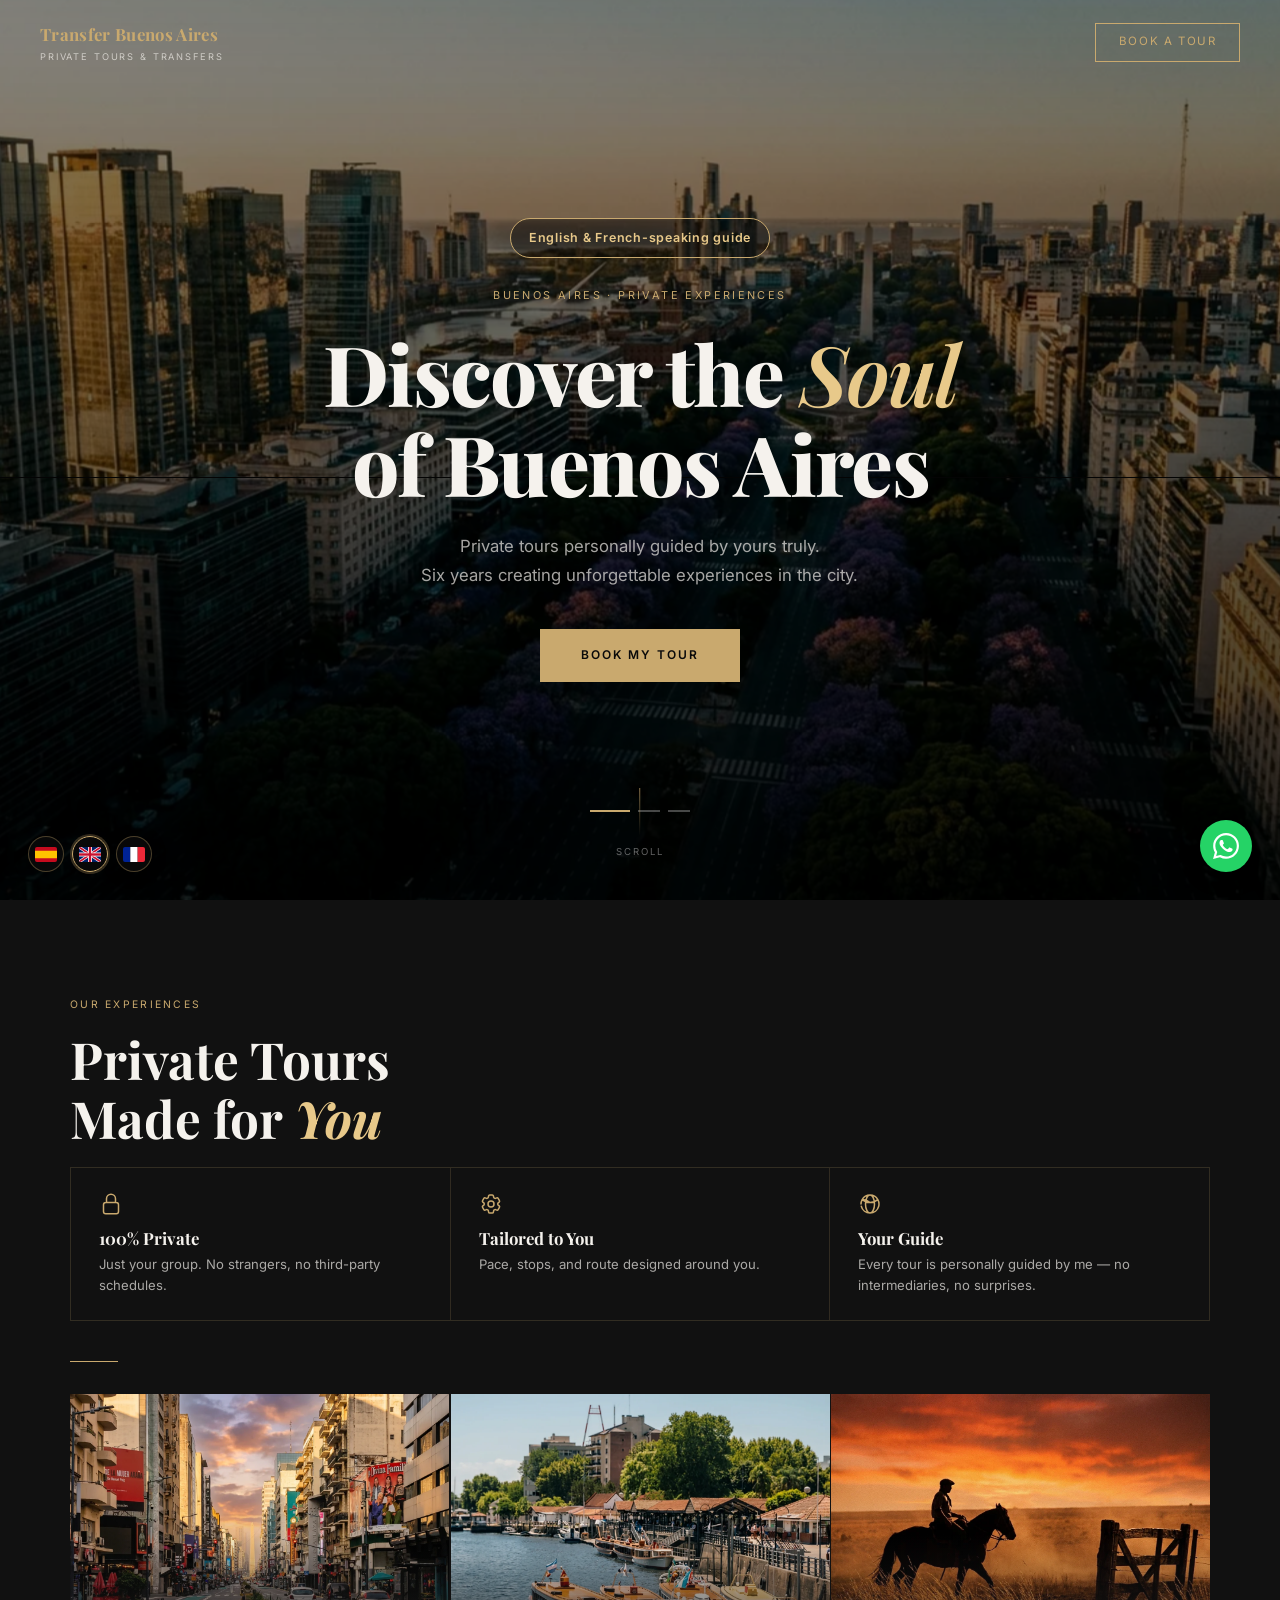
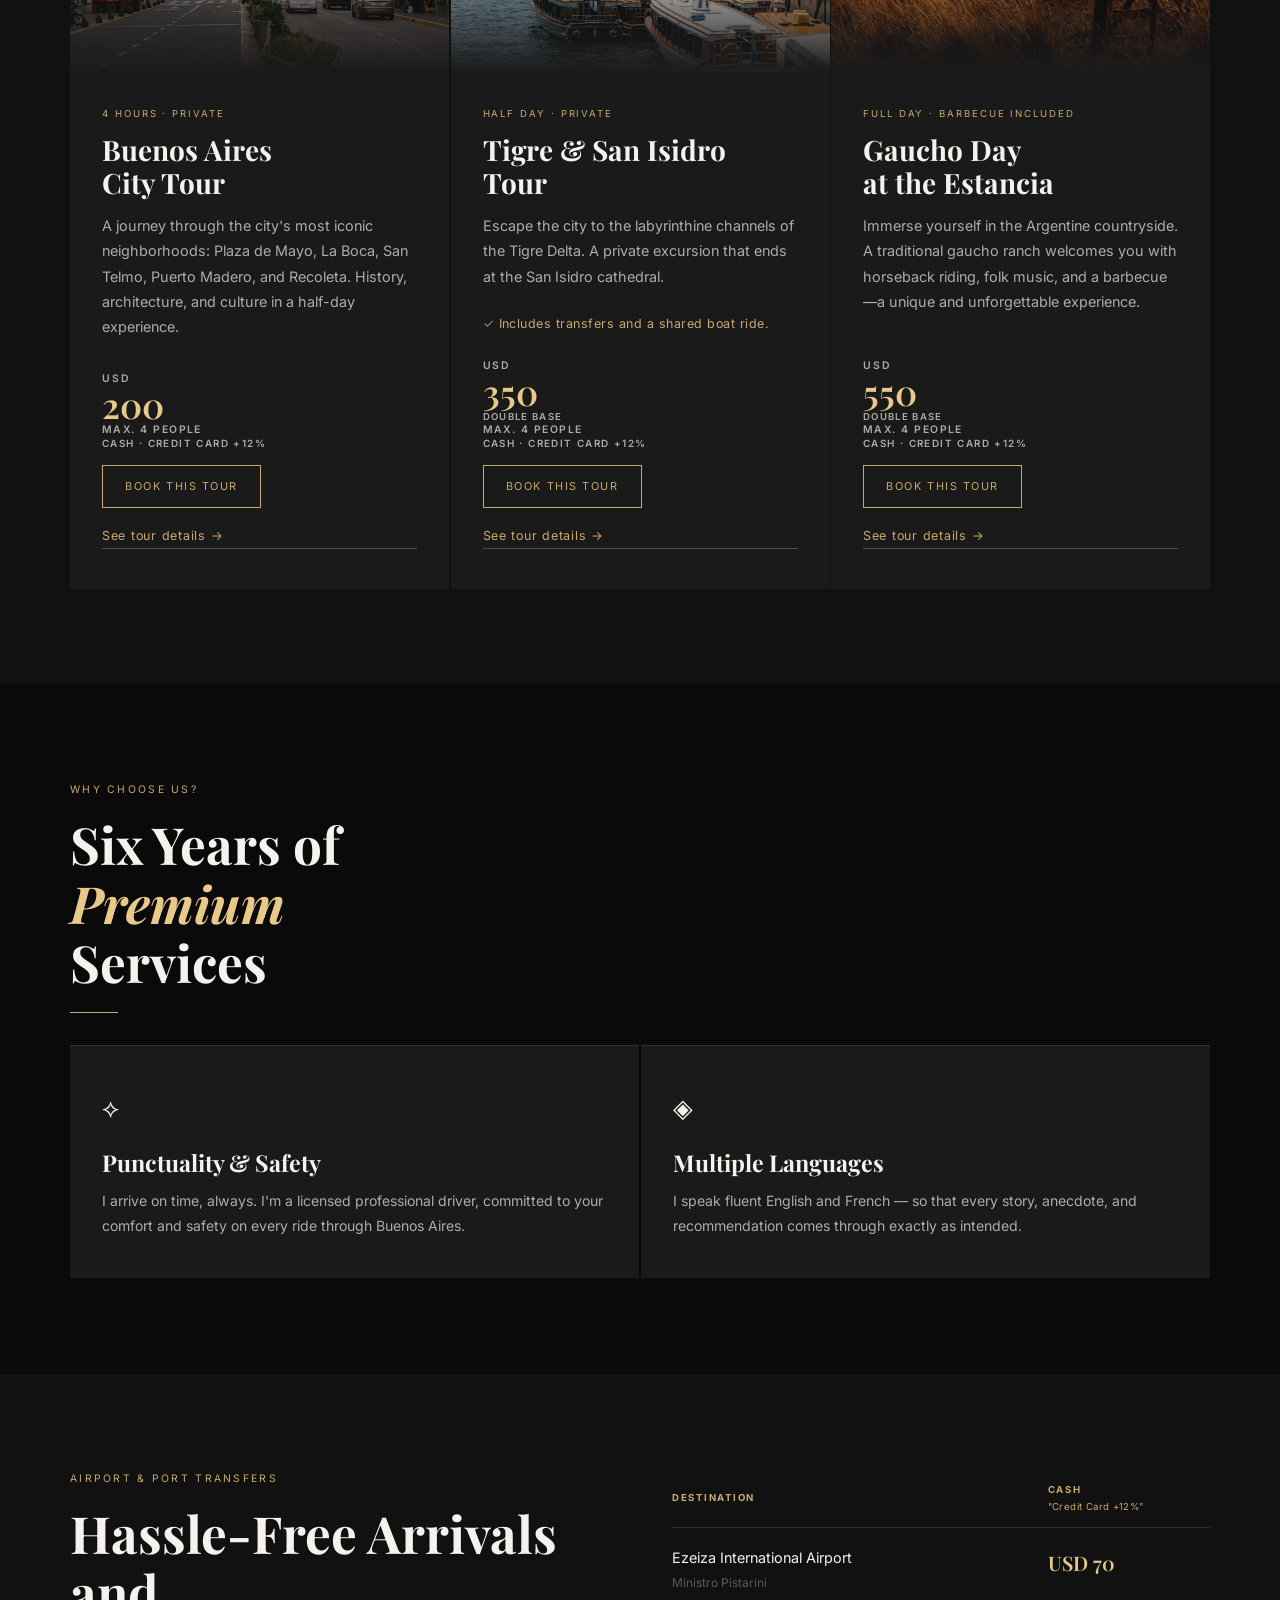
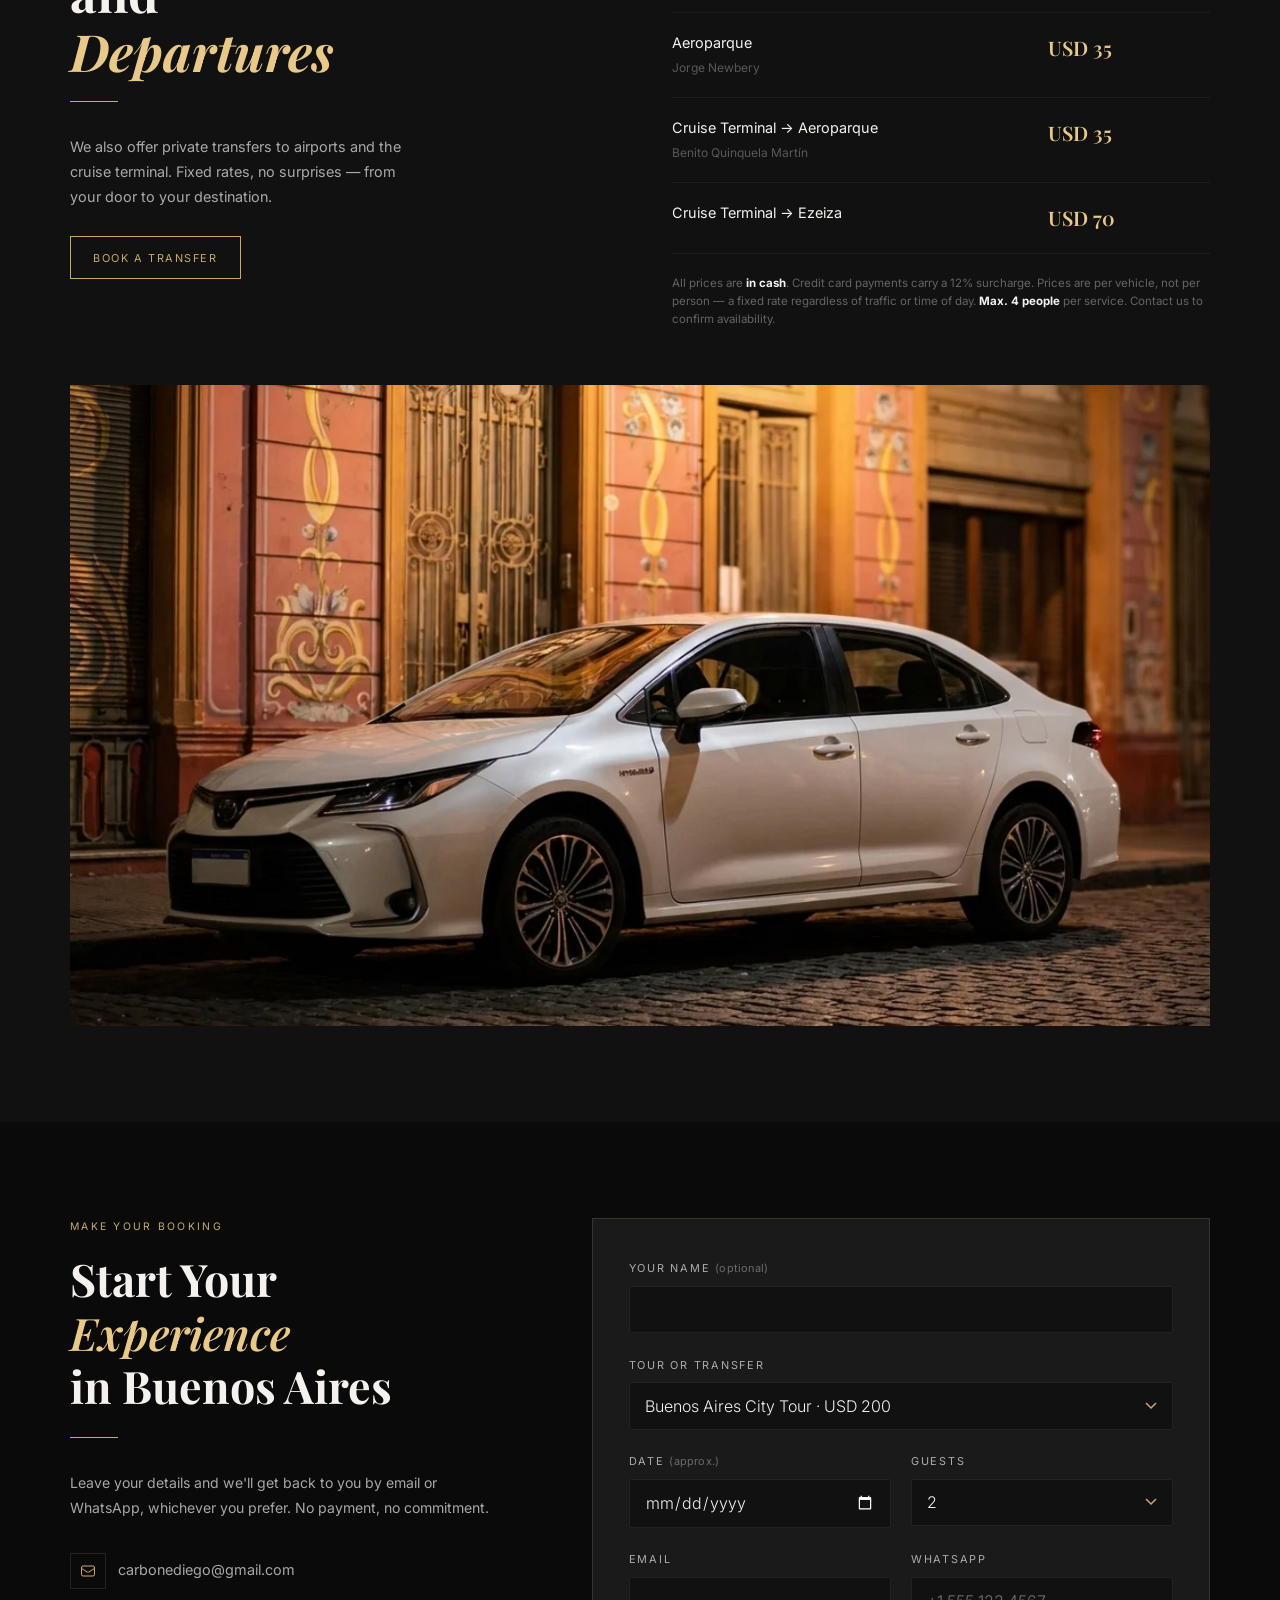
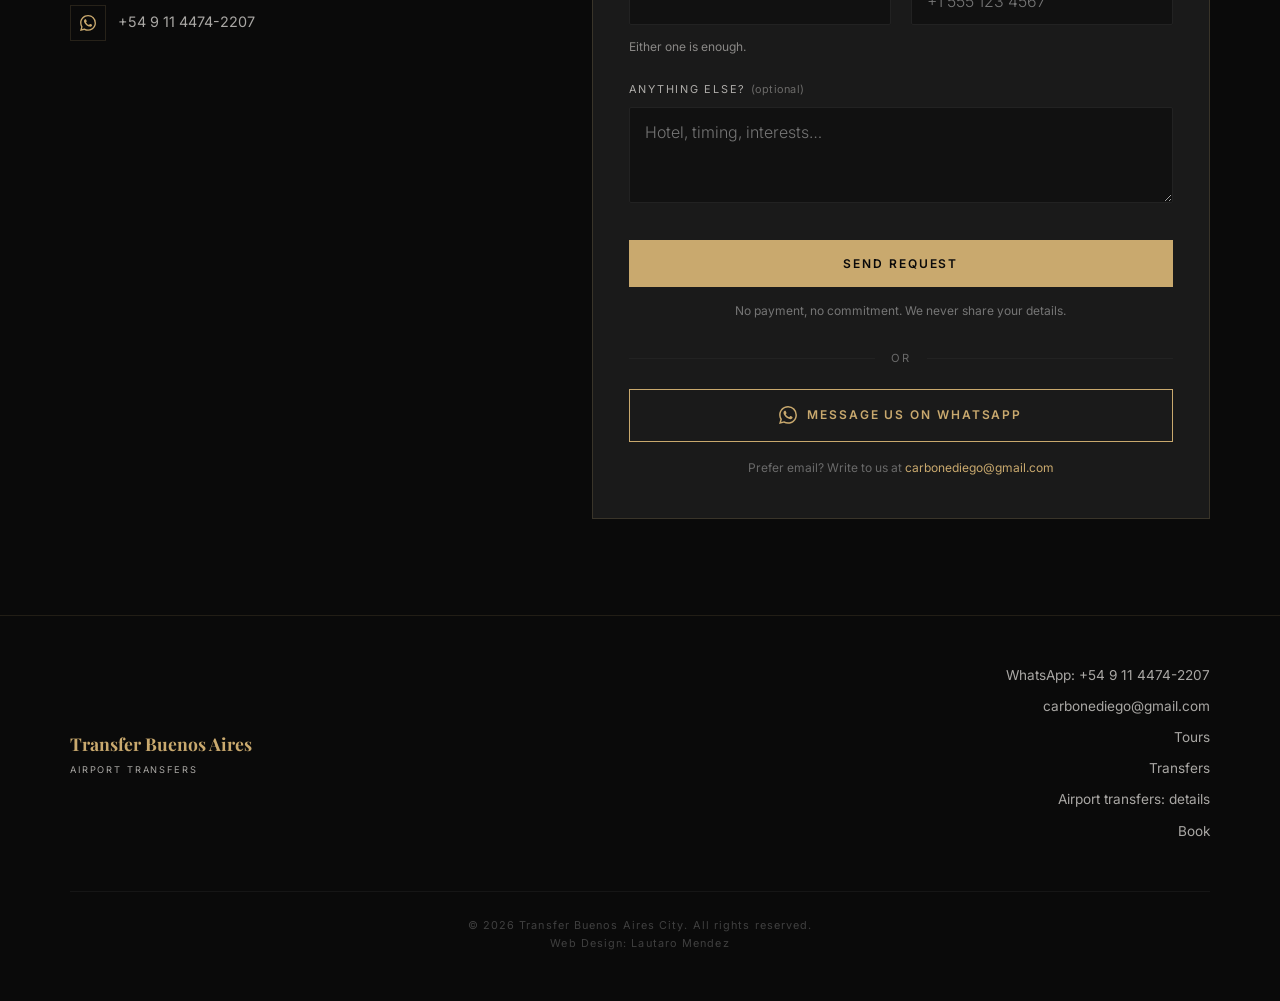
==== commit 18f0067f: "Páginas por servicio en inglés, francés y español, y formulario más corto Google Ads calificaba «por" ====
--- a/index.html
+++ b/index.html
@@ -557,6 +557,19 @@
       color: var(--black);
     }
 
+    .tour-more {
+      display: inline-block;
+      margin-top: 1.1rem;
+      font-size: 0.78rem;
+      letter-spacing: 0.06em;
+      color: var(--gold);
+      text-decoration: none;
+      border-bottom: 1px solid rgba(201,169,110,0.35);
+      padding-bottom: 2px;
+      transition: color 0.2s, border-color 0.2s;
+    }
+    .tour-more:hover { color: var(--gold-light); border-color: var(--gold-light); }
+
     /* ─── WHY US ─── */
     #why {
       background: var(--black);
@@ -1119,6 +1132,7 @@
             </div>
             <a href="https://wa.me/5491144742207" data-wa="city" target="_blank" rel="noopener" class="btn-tour" data-es="Reservar este Tour" data-en="Book This Tour" data-fr="Réservez cette visite">Reservar este Tour</a>
           </div>
+          <a href="/en/city-tour" data-page="city-tour" class="tour-more" data-es="Ver el detalle del tour →" data-en="See tour details →" data-fr="Voir le détail de la visite →">Ver el detalle del tour →</a>
         </div>
       </article>
 
@@ -1140,6 +1154,7 @@
             </div>
             <a href="https://wa.me/5491144742207" data-wa="tigre" target="_blank" rel="noopener" class="btn-tour" data-es="Reservar este Tour" data-en="Book This Tour" data-fr="Réservez cette visite">Reservar este Tour</a>
           </div>
+          <a href="/en/tigre" data-page="tigre" class="tour-more" data-es="Ver el detalle del tour →" data-en="See tour details →" data-fr="Voir le détail de la visite →">Ver el detalle del tour →</a>
         </div>
       </article>
 
@@ -1160,6 +1175,7 @@
             </div>
             <a href="https://wa.me/5491144742207" data-wa="gaucho" target="_blank" rel="noopener" class="btn-tour" data-es="Reservar este Tour" data-en="Book This Tour" data-fr="Réservez cette visite">Reservar este Tour</a>
           </div>
+          <a href="/en/gaucho-day" data-page="gaucho-day" class="tour-more" data-es="Ver el detalle del tour →" data-en="See tour details →" data-fr="Voir le détail de la visite →">Ver el detalle del tour →</a>
         </div>
       </article>
 
@@ -1264,7 +1280,7 @@
       <div class="booking-form fade-up delay-1">
         <form id="bookingForm" novalidate>
           <div class="bf-field" id="bf-f-name">
-            <label for="bf-name" data-es="Tu nombre" data-en="Your name" data-fr="Votre nom">Tu nombre</label>
+            <label for="bf-name"><span data-es="Tu nombre" data-en="Your name" data-fr="Votre nom">Tu nombre</span> <span class="opt" data-es="(opcional)" data-en="(optional)" data-fr="(facultatif)">(opcional)</span></label>
             <input type="text" id="bf-name" name="name" autocomplete="name" maxlength="60" />
             <p class="bf-error" id="bf-e-name" data-es="Escribí tu nombre." data-en="Please enter your name." data-fr="Veuillez indiquer votre nom.">Escribí tu nombre.</p>
           </div>
@@ -1362,6 +1378,7 @@
       <a href="mailto:carbonediego@gmail.com">carbonediego@gmail.com</a>
       <a href="#tours">Tours</a>
       <a href="#transfers" data-es="Traslados" data-en="Transfers" data-fr="Transferts">Traslados</a>
+      <a href="/en/airport-transfer" data-page="airport-transfer" data-es="Traslados al aeropuerto: detalle" data-en="Airport transfers: details" data-fr="Transferts aéroport : détail">Traslados al aeropuerto: detalle</a>
       <a href="#booking" data-es="Reservar" data-en="Book" data-fr="Réserver">Reservar</a>
     </div>
     <p class="footer-copy"><span data-es="© 2026 Transfer Buenos Aires City. Todos los derechos reservados." data-en="© 2026 Transfer Buenos Aires City. All rights reserved." data-fr="© 2026 Transfer Buenos Aires City. Tous droits réservés.">© 2026 Transfer Buenos Aires City. Todos los derechos reservados.</span><br><span data-es="Diseño Web:" data-en="Web Design:" data-fr="Conception Web :">Diseño Web:</span> <a href="https://lautaromendez.com.ar" target="_blank" rel="noopener" style="color:inherit;text-decoration:none;transition:color 0.2s;" onmouseover="this.style.color='var(--gold)'" onmouseout="this.style.color='inherit'">Lautaro Mendez</a></p>
@@ -1450,6 +1467,8 @@
       el.placeholder = el.dataset['ph' + lang[0].toUpperCase() + lang[1]] || el.dataset.phEs;
     });
     applyWhatsAppMessages(lang);
+    // Links a las páginas de cada servicio, en el idioma que se está viendo
+    document.querySelectorAll('a[data-page]').forEach(a => { a.href = '/' + lang + '/' + a.dataset.page; });
     document.documentElement.lang = lang;
   }
 
@@ -1572,8 +1591,8 @@
   // Formulario de reserva: manda la consulta por mail a Diego (api/send-booking.mjs).
   // Un envío es una consulta real con datos de contacto, a diferencia del clic a WhatsApp.
   // ADS_FORM_SEND_TO: etiqueta de la conversión "Formulario de reserva" de Google Ads
-  // ('AW-18299581753/xxxx'). Vacía = no se reporta a Ads.
-  const ADS_FORM_SEND_TO = '';
+  // (principal desde el 24-oct; "Click WhatsApp" pasa a secundaria). Vacía = no se reporta a Ads.
+  const ADS_FORM_SEND_TO = 'AW-18299581753/a1hQCNuT3qcdELnq9ZVE';
   (function () {
     const form = document.getElementById('bookingForm');
     if (!form) return;
@@ -1590,6 +1609,16 @@
       $(errorId).classList.toggle('show', on);
     }
 
+    // «Formulario iniciado» (Ads, secundaria): la primera vez que alguien toca un campo.
+    // Separa «nadie lo empieza» de «lo empiezan y lo abandonan».
+    let iniciado = false;
+    form.addEventListener('focusin', () => {
+      if (iniciado) return;
+      iniciado = true;
+      if (typeof gtag === 'function') gtag('event', 'conversion', { send_to: 'AW-18299581753/5R_yCPbl1bQdELnq9ZVE' });
+      if (typeof clarity === 'function') { clarity('set', 'pagina', location.pathname); clarity('event', 'form_iniciado'); }
+    });
+
     // El aviso se va apenas se corrige el campo, sin esperar al próximo envío
     $('bf-name').addEventListener('input', () => mark('bf-f-name', 'bf-e-name', false));
     ['bf-email', 'bf-phone'].forEach(id =>
@@ -1606,9 +1635,7 @@
       const emailOk = /^[^@\s]+@[^@\s]+\.[^@\s]+$/.test(email);
       const phoneOk = phone.replace(/\D/g, '').length >= 7;
 
-      mark('bf-f-name', 'bf-e-name', name.length < 2);
       mark('bf-f-contact', 'bf-e-contact', !(emailOk || phoneOk));
-      if (name.length < 2) { $('bf-name').focus(); return; }
       if (!(emailOk || phoneOk)) { (email ? $('bf-email') : $('bf-phone')).focus(); return; }
 
       sendError.classList.remove('show');
@@ -1624,6 +1651,7 @@
           people: $('bf-people').value,
           message: $('bf-message').value.trim(),
           lang,
+          page: location.pathname,
           website: $('bf-website').value
         })
       })
